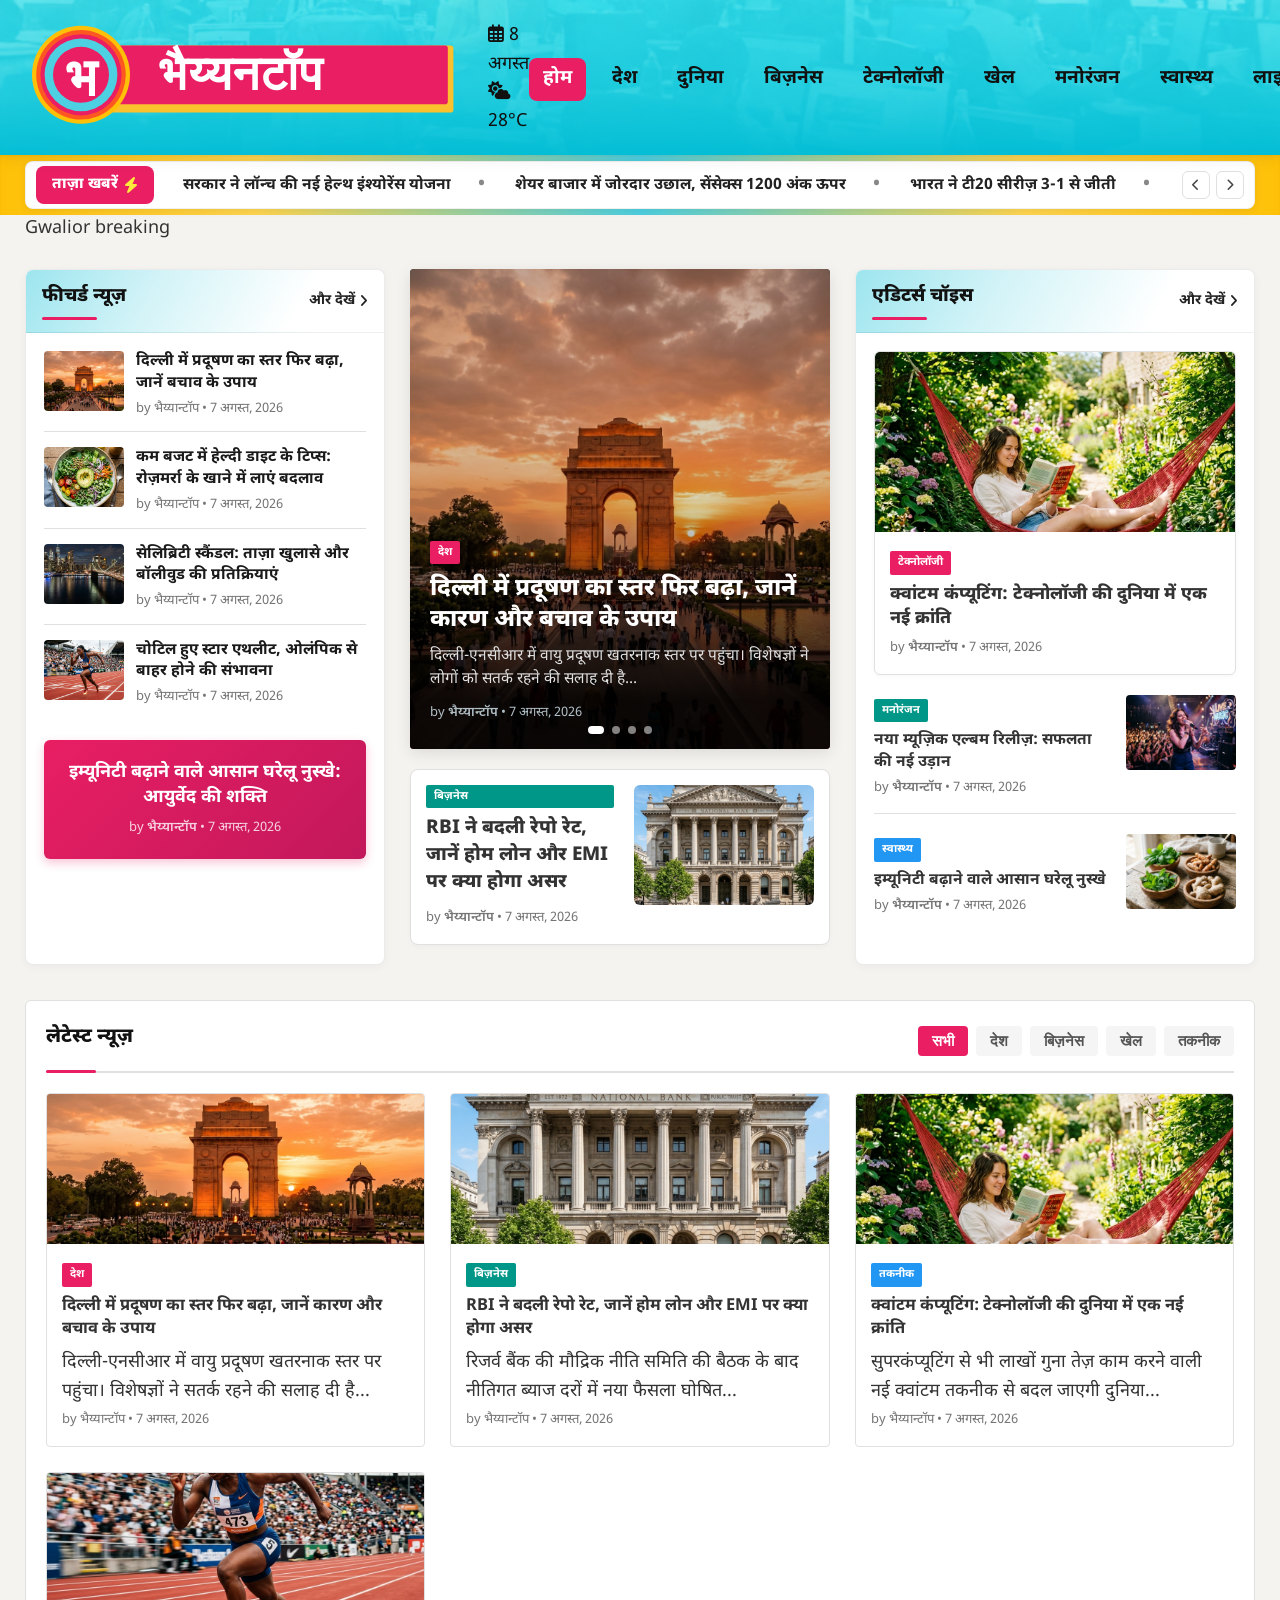
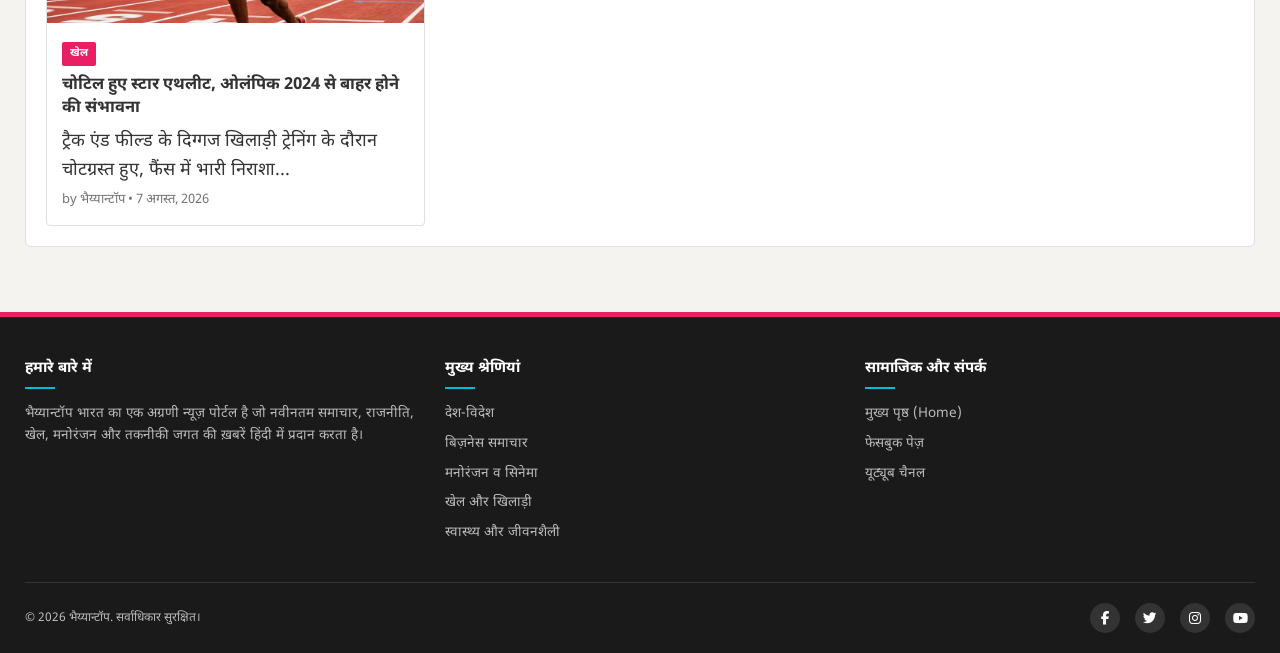
==== index.html @ aa859698 "feat: add index.html for default local serving" ====
<!DOCTYPE html>
<html lang="hi">
<head>
    <meta charset="UTF-8">
    <meta name="viewport" content="width=device-width, initial-scale=1.0">
    <title>भैय्यान्टॉप (Bhaiyyantop) - लाइव वेबसाइट पूर्वावलोकन (Preview)</title>
    <link rel="profile" href="https://gmpg.org/xfn/11">
    <!-- Google Fonts & FontAwesome Icons -->
    <link rel="stylesheet" href="https://fonts.googleapis.com/css2?family=Noto+Sans+Devanagari:wght@400;500;600;700;800;900&display=swap">
    <link rel="stylesheet" href="https://cdnjs.cloudflare.com/ajax/libs/font-awesome/6.4.0/css/all.min.css">
    <!-- Theme CSS -->
    <link rel="stylesheet" href="bhaiyyantop/style.css">
</head>
<body class="home blog">

<header id="masthead" class="site-header">
    <div class="container header-inner">
        <!-- Site Branding Logo -->
        <div class="logo-container">
            <a href="preview.html" rel="home" class="logo-link">
                <img src="bhaiyyantop/assets/images/logo.svg" alt="भैय्यान्टॉप" class="custom-logo">
            </a>
        </div>

        <!-- Categories Navigation Menu (In same line as logo) -->
        <nav id="site-navigation" class="header-nav main-navigation" aria-label="Primary Menu">
            <button class="menu-toggle" aria-controls="primary-menu" aria-expanded="false" aria-label="Toggle Navigation">
                <span class="hamburger-bar"></span>
                <span class="hamburger-bar"></span>
                <span class="hamburger-bar"></span>
            </button>

            <div class="header-weather-date">
                <span class="header-date"><i class="fa-regular fa-calendar-alt"></i> 8 अगस्त</span>
                <span class="header-temp"><i class="fa-solid fa-cloud-sun"></i> 28°C</span>
            </div>

            <div class="nav-menu-wrapper" id="primary-menu">
                <ul class="header-menu">
                    <li class="current-menu-item"><a href="preview.html">होम</a></li>
                    <li><a href="#desh">देश</a></li>
                    <li><a href="#duniya">दुनिया</a></li>
                    <li><a href="#business">बिज़नेस</a></li>
                    <li><a href="#technology">टेक्नोलॉजी</a></li>
                    <li><a href="#khel">खेल</a></li>
                    <li><a href="#manoranjan">मनोरंजन</a></li>
                    <li><a href="#swasthya">स्वास्थ्य</a></li>
                    <li><a href="#lifestyle">लाइफस्टाइल</a></li>
                    <li><a href="#blog">ब्लॉग</a></li>
                    <li><a href="#video">वीडियो</a></li>
                </ul>
            </div>
        </nav>

        <!-- Right Side Actions: Social Buttons -->
        <div class="header-actions">
        </div>
    </div>
</header>

<!-- Premium Floating Sticky Navigation Bar -->
<div id="bhaiyyantop-sticky-nav" class="bhaiyyantop-sticky-navbar">
    <div class="container sticky-navbar-inner">
        <!-- Small Logo -->
        <div class="sticky-logo-wrap">
            <a href="preview.html" rel="home" class="sticky-logo-link">
                <img src="bhaiyyantop/assets/images/logo.svg" alt="भैय्यान्टॉप" class="sticky-logo-img">
            </a>
        </div>
        <!-- Main Navigation Menu -->
        <nav class="sticky-nav main-navigation" aria-label="Sticky Navigation Menu">
            <button class="menu-toggle sticky-menu-toggle" aria-controls="sticky-primary-menu" aria-expanded="false" aria-label="Toggle Sticky Navigation">
                <span class="hamburger-bar"></span>
                <span class="hamburger-bar"></span>
                <span class="hamburger-bar"></span>
            </button>
            
            <div class="header-weather-date">
                <span class="header-date"><i class="fa-regular fa-calendar-alt"></i> 8 अगस्त</span>
                <span class="header-temp"><i class="fa-solid fa-cloud-sun"></i> 28°C</span>
            </div>

            <div class="nav-menu-wrapper" id="sticky-primary-menu">
                <ul class="header-menu sticky-header-menu">
                    <li class="current-menu-item"><a href="preview.html">होम</a></li>
                    <li><a href="#desh">देश</a></li>
                    <li><a href="#duniya">दुनिया</a></li>
                    <li><a href="#business">बिज़नेस</a></li>
                    <li><a href="#technology">टेक्नोलॉजी</a></li>
                    <li><a href="#khel">खेल</a></li>
                    <li><a href="#manoranjan">मनोरंजन</a></li>
                    <li><a href="#swasthya">स्वास्थ्य</a></li>
                    <li><a href="#lifestyle">लाइफस्टाइल</a></li>
                    <li><a href="#blog">ब्लॉग</a></li>
                    <li><a href="#video">वीडियो</a></li>
                </ul>
            </div>
        </nav>

        <!-- Right Side Actions: Social Icons -->
        <div class="sticky-actions">
        </div>
    </div>
</div>

<!-- Breaking News Ticker in Yellow Bar with White Color Box -->
<section class="breaking-ticker">
    <div class="container ticker-container-wrap">
        <div class="ticker-white-box">
            <div class="ticker-label">
                <span>ताज़ा खबरें</span>
                <i class="fa fa-bolt"></i>
            </div>
            <div class="ticker-slider">
                <ul class="ticker-list">
                    <li class="ticker-item"><a href="#news1">सरकार ने लॉन्च की नई हेल्थ इंश्योरेंस योजना</a></li>
                    <li class="ticker-item"><a href="#news2">शेयर बाजार में जोरदार उछाल, सेंसेक्स 1200 अंक ऊपर</a></li>
                    <li class="ticker-item"><a href="#news3">भारत ने टी20 सीरीज़ 3-1 से जीती</a></li>
                    <li class="ticker-item"><a href="#news4">मौसम विभाग ने जारी की भारी बारिश की चेतावनी</a></li>
                </ul>
            </div>
            <div class="ticker-controls">
                <button class="ticker-control-btn ticker-prev" aria-label="Previous news"><i class="fa fa-chevron-left"></i></button>
                <button class="ticker-control-btn ticker-next" aria-label="Next news"><i class="fa fa-chevron-right"></i></button>
            </div>
        </div>
    </div>
</section>

<!-- Mobile Subheader with Menu Toggle and Gwalior Breaking -->
<div class="mobile-subheader">
    <div class="container mobile-subheader-inner">
        <button class="menu-toggle subheader-menu-toggle" aria-controls="primary-menu" aria-expanded="false" aria-label="Toggle Navigation">
            <span class="hamburger-bar"></span>
            <span class="hamburger-bar"></span>
            <span class="hamburger-bar"></span>
        </button>
        <span class="gwalior-breaking-text">Gwalior breaking</span>
    </div>
</div>

<!-- Main Content Area -->
<div class="main-wrapper">
    <div class="container theme-grid">
        
        <!-- COLUMN 1: LEFT SIDEBAR (फीचर्ड न्यूज़) -->
        <aside class="col-left">
            <div class="section-title-wrap">
                <h2 class="section-title">फीचर्ड न्यूज़</h2>
                <a href="#desh" class="section-more-link">और देखें <i class="fa fa-angle-right"></i></a>
            </div>

            <div class="featured-news-list">
                <article class="mini-news-card whole-card-link">
                    <div class="mini-news-thumb">
                        <img src="bhaiyyantop/assets/images/hero_india_gate.png" alt="दिल्ली में प्रदूषण" loading="lazy">
                    </div>
                    <div class="mini-news-content">
                        <h3 class="mini-news-title">
                            <a href="#news-101" class="stretched-link">दिल्ली में प्रदूषण का स्तर फिर बढ़ा, जानें बचाव के उपाय</a>
                        </h3>
                        <div class="post-meta">by <a href="#author" class="author-link">भैय्यान्टॉप</a> &bull; 7 अगस्त, 2026</div>
                    </div>
                </article>

                <article class="mini-news-card whole-card-link">
                    <div class="mini-news-thumb">
                        <img src="bhaiyyantop/assets/images/healthy_diet.png" alt="हेल्दी डाइट" loading="lazy">
                    </div>
                    <div class="mini-news-content">
                        <h3 class="mini-news-title">
                            <a href="#news-102" class="stretched-link">कम बजट में हेल्दी डाइट के टिप्स: रोज़मर्रा के खाने में लाएं बदलाव</a>
                        </h3>
                        <div class="post-meta">by <a href="#author" class="author-link">भैय्यान्टॉप</a> &bull; 7 अगस्त, 2026</div>
                    </div>
                </article>

                <article class="mini-news-card whole-card-link">
                    <div class="mini-news-thumb">
                        <img src="bhaiyyantop/assets/images/city_skyline.png" alt="सेलिब्रिटी स्कैंडल" loading="lazy">
                    </div>
                    <div class="mini-news-content">
                        <h3 class="mini-news-title">
                            <a href="#news-103" class="stretched-link">सेलिब्रिटी स्कैंडल: ताज़ा खुलासे और बॉलीवुड की प्रतिक्रियाएं</a>
                        </h3>
                        <div class="post-meta">by <a href="#author" class="author-link">भैय्यान्टॉप</a> &bull; 7 अगस्त, 2026</div>
                    </div>
                </article>

                <article class="mini-news-card whole-card-link">
                    <div class="mini-news-thumb">
                        <img src="bhaiyyantop/assets/images/athlete_running.png" alt="ओलंपिक 2024" loading="lazy">
                    </div>
                    <div class="mini-news-content">
                        <h3 class="mini-news-title">
                            <a href="#news-104" class="stretched-link">चोटिल हुए स्टार एथलीट, ओलंपिक से बाहर होने की संभावना</a>
                        </h3>
                        <div class="post-meta">by <a href="#author" class="author-link">भैय्यान्टॉप</a> &bull; 7 अगस्त, 2026</div>
                    </div>
                </article>
            </div>

            <div class="color-card-promo whole-card-link">
                <h3><a href="#promo" class="stretched-link">इम्यूनिटी बढ़ाने वाले आसान घरेलू नुस्खे: आयुर्वेद की शक्ति</a></h3>
                <div class="post-meta">by <span>भैय्यान्टॉप</span> &bull; 7 अगस्त, 2026</div>
            </div>
        </aside>

        <!-- COLUMN 2: MIDDLE MAIN CONTENT (Hero & Featured) -->
        <main class="col-middle">
            <div class="hero-slider-wrap" id="heroSlider">
                <div class="hero-slide active whole-card-link">
                    <img src="bhaiyyantop/assets/images/hero_india_gate.png" alt="दिल्ली में वायु प्रदूषण">
                    <div class="hero-overlay">
                        <a href="#desh" class="cat-badge pink">देश</a>
                        <h2 class="hero-title">
                            <a href="#hero-main" class="stretched-link">दिल्ली में प्रदूषण का स्तर फिर बढ़ा, जानें कारण और बचाव के उपाय</a>
                        </h2>
                        <p class="hero-excerpt">दिल्ली-एनसीआर में वायु प्रदूषण खतरनाक स्तर पर पहुंचा। विशेषज्ञों ने लोगों को सतर्क रहने की सलाह दी है...</p>
                        <div class="post-meta">by <span>भैय्यान्टॉप</span> &bull; 7 अगस्त, 2026</div>
                    </div>
                </div>

                <div class="slider-pagination">
                    <span class="slider-dot active"></span>
                    <span class="slider-dot"></span>
                    <span class="slider-dot"></span>
                    <span class="slider-dot"></span>
                </div>
            </div>

            <div class="mid-featured-story whole-card-link">
                <div class="mid-card-inner">
                    <div class="mid-card-content">
                        <a href="#business" class="cat-badge teal">बिज़नेस</a>
                        <h3 class="mid-card-title">
                            <a href="#rbi-story" class="stretched-link">RBI ने बदली रेपो रेट, जानें होम लोन और EMI पर क्या होगा असर</a>
                        </h3>
                        <div class="post-meta">by <span>भैय्यान्टॉप</span> &bull; 7 अगस्त, 2026</div>
                    </div>
                    <div class="mid-card-image">
                        <img src="bhaiyyantop/assets/images/rbi_building.png" alt="RBI रेपो रेट">
                    </div>
                </div>
            </div>
        </main>

        <!-- COLUMN 3: RIGHT SIDEBAR (एडिटर्स चॉइस) -->
        <aside class="col-right">
            <div class="section-title-wrap">
                <h2 class="section-title">एडिटर्स चॉइस</h2>
                <a href="#blog" class="section-more-link">और देखें <i class="fa fa-angle-right"></i></a>
            </div>

            <div class="editors-choice-list">
                <article class="editors-hero-card whole-card-link">
                    <div class="editors-hero-image">
                        <img src="bhaiyyantop/assets/images/editor_girl_reading.png" alt="क्वांटम कंप्यूटिंग">
                    </div>
                    <div class="editors-hero-content">
                        <a href="#technology" class="cat-badge pink">टेक्नोलॉजी</a>
                        <h3 class="editors-hero-title">
                            <a href="#quantum-story" class="stretched-link">क्वांटम कंप्यूटिंग: टेक्नोलॉजी की दुनिया में एक नई क्रांति</a>
                        </h3>
                        <div class="post-meta">by <span>भैय्यान्टॉप</span> &bull; 7 अगस्त, 2026</div>
                    </div>
                </article>

                <article class="editors-wide-card whole-card-link">
                    <div class="editors-wide-content">
                        <a href="#manoranjan" class="cat-badge teal">मनोरंजन</a>
                        <h3 class="editors-wide-title">
                            <a href="#music-story" class="stretched-link">नया म्यूज़िक एल्बम रिलीज़: सफलता की नई उड़ान</a>
                        </h3>
                        <div class="post-meta">by <span>भैय्यान्टॉप</span> &bull; 7 अगस्त, 2026</div>
                    </div>
                    <div class="editors-wide-thumb">
                        <img src="bhaiyyantop/assets/images/music_concert.png" alt="म्यूज़िक एल्बम">
                    </div>
                </article>

                <article class="editors-wide-card whole-card-link">
                    <div class="editors-wide-content">
                        <a href="#swasthya" class="cat-badge blue">स्वास्थ्य</a>
                        <h3 class="editors-wide-title">
                            <a href="#herbs-story" class="stretched-link">इम्यूनिटी बढ़ाने वाले आसान घरेलू नुस्खे</a>
                        </h3>
                        <div class="post-meta">by <span>भैय्यान्टॉप</span> &bull; 7 अगस्त, 2026</div>
                    </div>
                    <div class="editors-wide-thumb">
                        <img src="bhaiyyantop/assets/images/herbs_immunity.png" alt="घरेलू नुस्खे">
                    </div>
                </article>
            </div>
        </aside>

        <!-- BOTTOM SECTION: LATEST NEWS (लेटेस्ट न्यूज़) -->
        <section class="bottom-news-section">
            <div class="bottom-section-header">
                <h2 class="section-title">लेटेस्ट न्यूज़</h2>
                <ul class="category-tabs">
                    <li><button class="cat-tab-btn active" data-category="all">सभी</button></li>
                    <li><button class="cat-tab-btn" data-category="desh">देश</button></li>
                    <li><button class="cat-tab-btn" data-category="business">बिज़नेस</button></li>
                    <li><button class="cat-tab-btn" data-category="khel">खेल</button></li>
                    <li><button class="cat-tab-btn" data-category="technology">तकनीक</button></li>
                </ul>
            </div>

            <div class="latest-news-grid" id="latestNewsGrid">
                <article class="grid-news-card whole-card-link" data-cats="desh">
                    <div class="grid-news-thumb">
                        <img src="bhaiyyantop/assets/images/hero_india_gate.png" alt="दिल्ली में प्रदूषण" loading="lazy">
                    </div>
                    <div class="grid-news-content">
                        <div class="post-card-top-meta">
                            <a href="#desh" class="cat-badge pink">देश</a>
                        </div>
                        <h3 class="grid-news-title">
                            <a href="#grid-1" class="stretched-link">दिल्ली में प्रदूषण का स्तर फिर बढ़ा, जानें कारण और बचाव के उपाय</a>
                        </h3>
                        <div class="grid-news-excerpt">दिल्ली-एनसीआर में वायु प्रदूषण खतरनाक स्तर पर पहुंचा। विशेषज्ञों ने सतर्क रहने की सलाह दी है...</div>
                        <div class="post-meta">by <a href="#author" class="author-link">भैय्यान्टॉप</a> &bull; 7 अगस्त, 2026</div>
                    </div>
                </article>

                <article class="grid-news-card whole-card-link" data-cats="business">
                    <div class="grid-news-thumb">
                        <img src="bhaiyyantop/assets/images/rbi_building.png" alt="RBI रेपो रेट" loading="lazy">
                    </div>
                    <div class="grid-news-content">
                        <div class="post-card-top-meta">
                            <a href="#business" class="cat-badge teal">बिज़नेस</a>
                        </div>
                        <h3 class="grid-news-title">
                            <a href="#grid-2" class="stretched-link">RBI ने बदली रेपो रेट, जानें होम लोन और EMI पर क्या होगा असर</a>
                        </h3>
                        <div class="grid-news-excerpt">रिजर्व बैंक की मौद्रिक नीति समिति की बैठक के बाद नीतिगत ब्याज दरों में नया फैसला घोषित...</div>
                        <div class="post-meta">by <a href="#author" class="author-link">भैय्यान्टॉप</a> &bull; 7 अगस्त, 2026</div>
                    </div>
                </article>

                <article class="grid-news-card whole-card-link" data-cats="technology">
                    <div class="grid-news-thumb">
                        <img src="bhaiyyantop/assets/images/editor_girl_reading.png" alt="क्वांटम कंप्यूटिंग" loading="lazy">
                    </div>
                    <div class="grid-news-content">
                        <div class="post-card-top-meta">
                            <a href="#technology" class="cat-badge blue">तकनीक</a>
                        </div>
                        <h3 class="grid-news-title">
                            <a href="#grid-3" class="stretched-link">क्वांटम कंप्यूटिंग: टेक्नोलॉजी की दुनिया में एक नई क्रांति</a>
                        </h3>
                        <div class="grid-news-excerpt">सुपरकंप्यूटिंग से भी लाखों गुना तेज़ काम करने वाली नई क्वांटम तकनीक से बदल जाएगी दुनिया...</div>
                        <div class="post-meta">by <a href="#author" class="author-link">भैय्यान्टॉप</a> &bull; 7 अगस्त, 2026</div>
                    </div>
                </article>

                <article class="grid-news-card whole-card-link" data-cats="khel">
                    <div class="grid-news-thumb">
                        <img src="bhaiyyantop/assets/images/athlete_running.png" alt="एथलीट" loading="lazy">
                    </div>
                    <div class="grid-news-content">
                        <div class="post-card-top-meta">
                            <a href="#khel" class="cat-badge pink">खेल</a>
                        </div>
                        <h3 class="grid-news-title">
                            <a href="#grid-4" class="stretched-link">चोटिल हुए स्टार एथलीट, ओलंपिक 2024 से बाहर होने की संभावना</a>
                        </h3>
                        <div class="grid-news-excerpt">ट्रैक एंड फील्ड के दिग्गज खिलाड़ी ट्रेनिंग के दौरान चोटग्रस्त हुए, फैंस में भारी निराशा...</div>
                        <div class="post-meta">by <a href="#author" class="author-link">भैय्यान्टॉप</a> &bull; 7 अगस्त, 2026</div>
                    </div>
                </article>
            </div>
        </section>

    </div>
</div>

<!-- Footer Section -->
<footer id="colophon" class="site-footer">
    <div class="container">
        <div class="footer-widgets">
            <div class="footer-widget">
                <h4>हमारे बारे में</h4>
                <p>भैय्यान्टॉप भारत का एक अग्रणी न्यूज़ पोर्टल है जो नवीनतम समाचार, राजनीति, खेल, मनोरंजन और तकनीकी जगत की ख़बरें हिंदी में प्रदान करता है।</p>
            </div>
            <div class="footer-widget">
                <h4>मुख्य श्रेणियां</h4>
                <ul>
                    <li><a href="#desh">देश-विदेश</a></li>
                    <li><a href="#business">बिज़नेस समाचार</a></li>
                    <li><a href="#manoranjan">मनोरंजन व सिनेमा</a></li>
                    <li><a href="#khel">खेल और खिलाड़ी</a></li>
                    <li><a href="#swasthya">स्वास्थ्य और जीवनशैली</a></li>
                </ul>
            </div>
            <div class="footer-widget">
                <h4>सामाजिक और संपर्क</h4>
                <ul>
                    <li><a href="preview.html">मुख्य पृष्ठ (Home)</a></li>
                    <li><a href="#facebook">फेसबुक पेज़</a></li>
                    <li><a href="#youtube">यूट्यूब चैनल</a></li>
                </ul>
            </div>
        </div>
        
        <div class="footer-bottom">
            <p>© 2026 भैय्यान्टॉप. सर्वाधिकार सुरक्षित।</p>
            <div class="footer-socials">
                <a href="#" aria-label="Facebook"><i class="fab fa-facebook-f"></i></a>
                <a href="#" aria-label="Twitter"><i class="fab fa-twitter"></i></a>
                <a href="#" aria-label="Instagram"><i class="fab fa-instagram"></i></a>
                <a href="#" aria-label="YouTube"><i class="fab fa-youtube"></i></a>
            </div>
        </div>
    </div>
</footer>

<!-- Interactive Preview Script -->
<script>
document.addEventListener('DOMContentLoaded', function() {
    'use strict';

    // Ticker Auto Scroll
    const tickerList = document.querySelector('.ticker-list');
    const tickerItems = document.querySelectorAll('.ticker-item');
    if (tickerList && tickerItems.length > 0) {
        let idx = 0;
        setInterval(function() {
            idx = (idx + 1) % tickerItems.length;
            let w = 0;
            for (let i = 0; i < idx; i++) w += tickerItems[i].offsetWidth;
            tickerList.style.transform = `translateX(-${w}px)`;
        }, 4000);
    }

    // Category Tabs Filter
    const tabButtons = document.querySelectorAll('.cat-tab-btn');
    const gridCards = document.querySelectorAll('.grid-news-card');
    tabButtons.forEach(btn => {
        btn.addEventListener('click', function() {
            tabButtons.forEach(b => b.classList.remove('active'));
            this.classList.add('active');
            const cat = this.getAttribute('data-category');
            gridCards.forEach(card => {
                const cardCats = card.getAttribute('data-cats') ? card.getAttribute('data-cats').split(',') : [];
                if (cat === 'all' || cardCats.includes(cat)) {
                    card.style.display = 'flex';
                } else {
                    card.style.display = 'none';
                }
            });
        });
    });

    // Dark Mode Toggle
    const darkModeToggle = document.getElementById('darkModeToggle');
    if (darkModeToggle) {
        darkModeToggle.addEventListener('click', function() {
            const isDark = document.body.classList.toggle('dark-mode');
            const icon = this.querySelector('i');
            if (icon) icon.className = isDark ? 'fa fa-sun' : 'fa fa-moon';
        });
    }

    // Mobile Menu Toggle
    const menuToggles = document.querySelectorAll('.menu-toggle:not(.sticky-menu-toggle)');
    const primaryMenu = document.getElementById('primary-menu');
    if (menuToggles.length > 0 && primaryMenu) {
        menuToggles.forEach(toggle => {
            toggle.addEventListener('click', function(e) {
                e.preventDefault();
                primaryMenu.classList.toggle('active');
            });
        });
    }

    // Search Trigger Modal
    const searchBtn = document.getElementById('searchTriggerBtn');
    const searchModal = document.getElementById('searchOverlayModal');
    const closeSearchBtn = document.getElementById('closeSearchBtn');
    if (searchBtn && searchModal) {
        searchBtn.addEventListener('click', function() { searchModal.style.display = 'flex'; });
    }
    if (closeSearchBtn && searchModal) {
        closeSearchBtn.addEventListener('click', function() { searchModal.style.display = 'none'; });
    }
});
</script>
<script src="bhaiyyantop/assets/js/theme.js"></script>
</body>
</html>
---- bhaiyyantop/style.css ----
/*
Theme Name: Bhaiyyantop
Theme URI: https://github.com/suraj/bhaiyyantop
Author: Antigravity
Author URI: https://antigravity.ai
Description: A production-ready custom WordPress news theme matching the Bhaiyyantop design.
Version: 1.0.0
Requires PHP: 7.4
Requires at least: 5.6
Tested up to: 6.7
License: GNU General Public License v2 or later
License URI: http://www.gnu.org/licenses/gpl-2.0.html
Text Domain: bhaiyyantop
Tags: news, magazine, responsive-layout, grid, custom-colors, translation-ready

This theme is designed from a custom visual layout with high fidelity Devanagari web typography.
*/

/* Reset & Base Styles */
*,
*::before,
*::after {
    box-sizing: border-box;
    margin: 0;
    padding: 0;
}

:root {
    --primary-color: #e91e63;
    --secondary-color: #00bcd4;
    --accent-color: #ffeb3b;
    --accent-yellow: #ffeb3b;
    --header-bg: #00bcd4;
    --card-bg: #ffffff;
    --dark-color: #1a1a1a;
    --text-color: #333333;
    --text-muted: #757575;
    --light-bg: #f4f3ef;
    --border-color: #e0e0e0;

    /* Shadows */
    --shadow-sm: 0 2px 8px rgba(0, 0, 0, 0.06);
    --shadow-md: 0 4px 15px rgba(0, 0, 0, 0.08);
    --shadow-lg: 0 12px 28px rgba(0, 0, 0, 0.12);

    /* Border Radii */
    --radius-sm: 4px;
    --radius-md: 8px;
    --radius-lg: 12px;
    --container-radius: 8px;
    --container-width: 1800px;

    /* Transitions */
    --transition: all 0.25s ease;

    /* Fonts */
    --font-body: 'Noto Sans Devanagari', sans-serif;
    --font-heading: 'Noto Sans Devanagari', sans-serif;
    --font-primary: 'Noto Sans Devanagari', sans-serif;

    /* Navigation & Theme Customizer Aliases */
    --nav-text: #111111;
    --nav-hover: #ffffff;
    --nav-hover-bg: #e91e63;
    --nav-font-size: 19px;
    --button-bg: #e91e63;
    --button-hover: #c2185b;
    --footer-bg: #121216;
    --footer-text: #a0a0a0;
}

body {
    font-family: var(--font-primary);
    background-color: var(--light-bg);
    color: var(--text-color);
    font-size: 18px;
    line-height: 1.6;
    -webkit-font-smoothing: antialiased;
}

a {
    color: inherit;
    text-decoration: none;
    transition: color 0.2s ease;
}

a:hover {
    color: var(--primary-color);
}

img {
    max-width: 100%;
    height: auto;
    display: block;
}

/* Layout Utilities */
.container {
    max-width: var(--container-width);
    margin: 0 auto;
    padding: 0 25px;
    border-radius: var(--container-radius);
}

/* Header Styles */
.site-header {
    position: relative;
    background-color: #00bcd4;
    background-image: url('assets/images/header_banner.png');
    background-size: cover;
    background-position: center;
    background-repeat: no-repeat;
    color: #111111;
    min-height: 155px;
    display: flex;
    align-items: flex-end;
    /* Align logo, nav, search/social near bottom of header cover */
    padding-bottom: 18px;
    /* Positioned a little above the bottom-end of the container! */
    box-shadow: 0 4px 15px rgba(0, 0, 0, 0.08);
    z-index: 100;
    overflow: hidden;
}


/* Cyan gradient overlay: photo visible at top, solid cyan by the nav row */
.site-header::before {
    content: '';
    position: absolute;
    inset: 0;
    background: linear-gradient(to bottom,
            rgba(0, 188, 212, 0) 0%,
            rgba(0, 188, 212, 0.2) 30%,
            rgba(0, 188, 212, 0.4) 60%,
            rgba(0, 188, 212, 0.65) 80%,
            rgba(0, 188, 212, 0.92) 100%);
    z-index: 1;
    pointer-events: none;
    /* so it never blocks clicks on the logo/nav/search above it */
}

.site-header>* {
    position: relative;
    z-index: 2;
}

.header-inner {
    position: relative;
    z-index: 2;
    display: flex;
    align-items: center;
    /* Same horizontal line! */
    justify-content: space-between;
    width: 100%;
    gap: 15px;
}

/* Logo */
.logo-container {
    display: flex;
    align-items: center;
    flex-shrink: 0;
}

.logo-link {
    display: flex;
    align-items: center;
    text-decoration: none;
    transition: transform 0.3s ease;
}

.logo-link:hover {
    transform: scale(1.03);
}

.custom-logo {
    height: 112px;
    width: auto;
    display: block;
}

/* Header Navigation Categories (Arranged in the same line next to logo) */
.header-nav {
    display: flex;
    align-items: center;
    justify-content: center;
    flex-grow: 1;
}

.nav-menu-wrapper {
    display: flex;
    align-items: center;
}

.nav-menu-wrapper .header-menu {
    display: flex;
    list-style: none;
    align-items: center;
    gap: 12px;
    margin: 0;
    padding: 0;
}

.nav-menu-wrapper .header-menu li {
    display: flex;
    align-items: center;
}

.nav-menu-wrapper .header-menu li a {
    color: var(--nav-text);
    font-weight: 700;
    padding: 6px 14px;
    font-size: var(--nav-font-size);
    border-radius: var(--container-radius);
    transition: all 0.2s ease;
    text-decoration: none;
    font-family: var(--font-primary);
    white-space: nowrap;
}

.nav-menu-wrapper .header-menu li a:hover,
.nav-menu-wrapper .header-menu li.current-menu-item a {
    background-color: var(--nav-hover-bg);
    color: var(--nav-hover);
}

/* Header Actions & Inline Expanding Search Bar */
.header-actions {
    display: flex;
    align-items: center;
    gap: 10px;
    flex-shrink: 0;
}

/* ==========================================
   PREMIUM FLOATING STICKY NAVIGATION BAR
   ========================================== */
.bhaiyyantop-sticky-navbar {
    position: fixed;
    top: 0;
    left: 0;
    width: 100%;
    z-index: 10000;
    background-color: var(--header-bg, #00bcd4);
    background-image: linear-gradient(to bottom, rgba(0, 188, 212, 0.45) 0%, rgba(0, 188, 212, 0.8) 60%, rgba(0, 188, 212, 0.96) 100%), url('assets/images/header_banner.png');
    background-size: cover;
    background-position: center;
    background-repeat: no-repeat;
    backdrop-filter: blur(14px);
    -webkit-backdrop-filter: blur(14px);
    box-shadow: 0 12px 30px rgba(0, 0, 0, 0.16);
    border-bottom: 1px solid rgba(255, 255, 255, 0.2);
    transform: translateY(-100%);
    opacity: 0;
    visibility: hidden;
    transition: transform 0.35s cubic-bezier(0.16, 1, 0.3, 1), opacity 0.35s ease, visibility 0.35s;
    padding: 6px 0;
}

.bhaiyyantop-sticky-navbar.sticky-active {
    transform: translateY(0);
    opacity: 1;
    visibility: visible;
}

.sticky-navbar-inner {
    display: flex;
    align-items: center;
    justify-content: space-between;
    width: 100%;
    gap: 15px;
}

.sticky-logo-wrap {
    display: flex;
    align-items: center;
    flex-shrink: 0;
}

.sticky-logo-img {
    height: 44px;
    width: auto;
    display: block;
    transition: transform 0.2s ease;
}

.sticky-logo-img:hover {
    transform: scale(1.04);
}

.sticky-nav {
    display: flex;
    align-items: center;
    justify-content: center;
    flex-grow: 1;
}

.sticky-header-menu {
    gap: 10px;
}

.sticky-actions {
    display: flex;
    align-items: center;
    gap: 10px;
    flex-shrink: 0;
}

@media (max-width: 992px) {
    .sticky-logo-img {
        height: 38px;
    }
    .sticky-header-menu li a {
        font-size: 16px;
        padding: 5px 10px;
    }
}

.header-social-buttons {
    display: flex;
    align-items: center;
    gap: 10px;
}

.social-btn {
    width: 38px;
    height: 38px;
    border-radius: 50%;
    display: flex;
    align-items: center;
    justify-content: center;
    color: #ffffff;
    font-size: 16px;
    text-decoration: none;
    transition: transform 0.25s ease, box-shadow 0.25s ease;
    box-shadow: 0 3px 8px rgba(0, 0, 0, 0.15);
}

.social-btn.instagram {
    background: linear-gradient(45deg, #f09433 0%, #e6683c 25%, #dc2743 50%, #cc2366 75%, #bc1888 100%);
}

.social-btn.youtube {
    background-color: #ff0000;
}

.social-btn.facebook {
    background-color: #1877f2;
}

.social-btn:hover {
    transform: translateY(-3px) scale(1.08);
    box-shadow: 0 5px 12px rgba(0, 0, 0, 0.25);
    color: #ffffff;
}

/* Hamburger toggle styling & smooth X transition */
.menu-toggle {
    display: none;
    flex-direction: column;
    justify-content: space-between;
    width: 28px;
    height: 20px;
    background: transparent;
    border: none;
    cursor: pointer;
    padding: 0;
    z-index: 10001;
    position: relative;
}

.menu-toggle .hamburger-bar {
    width: 100%;
    height: 3px;
    background-color: #ffffff;
    border-radius: 2px;
    transition: transform 0.3s cubic-bezier(0.16, 1, 0.3, 1), opacity 0.25s ease;
    transform-origin: center;
}

/* Animated 'X' Close icon state when hamburger is active */
.menu-toggle.is-active .hamburger-bar:nth-child(1) {
    transform: translateY(8.5px) rotate(45deg);
    background-color: #ffffff;
}

.menu-toggle.is-active .hamburger-bar:nth-child(2) {
    opacity: 0;
    transform: scaleX(0);
}

.menu-toggle.is-active .hamburger-bar:nth-child(3) {
    transform: translateY(-8.5px) rotate(-45deg);
    background-color: #ffffff;
}

.menu-toggle:focus-visible {
    outline: 2px solid var(--primary-color);
    outline-offset: 4px;
    border-radius: 4px;
}

/* Breaking News Ticker (Yellow & Cyan Gradient Bar with White Color Box) */
.breaking-ticker {
    background: linear-gradient(to right, #ffc107 0%, #ffd54f 20%, #4dd0e1 50%, #ffd54f 80%, #ffc107 100%);
    padding: 6px 0;
    box-shadow: inset 0 1px 3px rgba(0, 0, 0, 0.05);
}

.ticker-container-wrap {
    width: 100%;
}

.ticker-white-box {
    background: #ffffff;
    border-radius: 8px;
    padding: 4px 10px;
    display: flex;
    align-items: center;
    gap: 14px;
    box-shadow: 0 2px 8px rgba(0, 0, 0, 0.08);
    border: 1px solid rgba(0, 0, 0, 0.06);
}

.ticker-label {
    background-color: var(--primary-color);
    color: #ffffff;
    font-weight: 800;
    padding: 7px 16px;
    border-radius: var(--container-radius);
    font-size: 15px;
    display: flex;
    align-items: center;
    gap: 6px;
    white-space: nowrap;
    flex-shrink: 0;
}

.ticker-label i {
    animation: flash 1s infinite alternate;
    font-size: 16px;
    color: var(--accent-yellow);
}

@keyframes flash {
    0% {
        opacity: 0.4;
    }

    100% {
        opacity: 1;
    }
}

.ticker-slider {
    flex-grow: 1;
    overflow: hidden;
    position: relative;
    height: 36px;
    display: flex;
    align-items: center;
}

.ticker-list {
    display: flex;
    align-items: center;
    list-style: none;
    height: 100%;
    margin: 0;
    padding: 0;
    transition: transform 0.5s ease-in-out;
}

.ticker-item {
    padding: 0 15px;
    font-size: 15.5px;
    font-weight: 700;
    color: #222222;
    white-space: nowrap;
    display: flex;
    align-items: center;
    gap: 12px;
}

.ticker-item a {
    color: #222222;
    text-decoration: none;
    transition: color 0.2s ease;
}

.ticker-item a:hover {
    color: var(--primary-color);
}

.ticker-item::after {
    content: "•";
    color: #888888;
    font-size: 18px;
    margin-left: 15px;
}

.ticker-controls {
    display: flex;
    gap: 6px;
    flex-shrink: 0;
}

.ticker-control-btn {
    background: #ffffff;
    border: 1px solid #e0e0e0;
    width: 28px;
    height: 28px;
    border-radius: 6px;
    display: flex;
    align-items: center;
    justify-content: center;
    color: #444444;
    cursor: pointer;
    font-size: 12px;
    transition: all 0.2s ease;
}

.ticker-control-btn:hover {
    background-color: var(--primary-color);
    color: #ffffff;
    border-color: var(--primary-color);
    transform: scale(1.1);
    box-shadow: 0 4px 10px rgba(233, 30, 99, 0.3);
}

.ticker-control-btn:active {
    transform: scale(0.95);
    box-shadow: 0 2px 5px rgba(233, 30, 99, 0.2);
}

/* Animations */
@keyframes flash {
    0% {
        opacity: 0.3;
    }

    100% {
        opacity: 1;
    }
}

/* Main Grid Layout */
.main-wrapper {
    padding: 25px 0;
}

.theme-grid {
    display: grid;
    grid-template-columns: 360px 1fr 400px;
    gap: 25px;
}

/* Sidebar Columns (.col-left & .col-right) Card Containers */
.col-left,
.col-right {
    background: #ffffff;
    border-radius: 8px;
    border: 1px solid rgba(0, 0, 0, 0.08);
    box-shadow: 0 2px 10px rgba(0, 0, 0, 0.04);
    padding: 18px;
    overflow: hidden;
    position: relative;
}

/* Section Title Wrap with Soft Cyan Top-Left Gradient Fade Effect & Pink Underline Accent */
.section-title-wrap {
    position: relative;
    display: flex;
    justify-content: space-between;
    align-items: center;
    padding: 12px 16px;
    margin: -18px -18px 18px -18px; /* Fit seamlessly at top of column container */
    background: linear-gradient(120deg, rgba(77, 208, 225, 0.55) 0%, rgba(77, 208, 225, 0.25) 35%, rgba(255, 255, 255, 0) 75%), #ffffff;
    border-bottom: 1px solid rgba(0, 0, 0, 0.06);
}

.section-title {
    font-size: 19px;
    font-weight: 800;
    color: #111111;
    position: relative;
    font-family: 'Noto Sans Devanagari', sans-serif;
    margin: 0;
    padding-bottom: 8px;
}

.section-title::after {
    content: '';
    position: absolute;
    bottom: 0;
    left: 0;
    width: 55px;
    height: 3.5px;
    background-color: var(--primary-color);
    border-radius: 2px;
}

.section-more-link {
    font-size: 14px;
    font-weight: 700;
    color: #222222;
    text-decoration: none;
    display: flex;
    align-items: center;
    gap: 4px;
    transition: color 0.2s ease;
}

.section-more-link:hover {
    color: var(--primary-color);
}

/* Category Badge Tags */
.cat-badge {
    color: #ffffff;
    font-size: 11px;
    font-weight: 700;
    padding: 3px 8px;
    border-radius: 2px;
    display: inline-block;
    margin-bottom: 8px;
    text-transform: uppercase;
}

.cat-badge.pink {
    background-color: var(--primary-color);
}

.cat-badge.blue {
    background-color: #2196f3;
}

.cat-badge.teal {
    background-color: #009688;
}

.cat-badge.orange {
    background-color: #ff9800;
}

.cat-badge.purple {
    background-color: #9c27b0;
}

/* Left Sidebar News List (Featured News) */
.featured-news-list {
    display: flex;
    flex-direction: column;
    gap: 15px;
    margin-bottom: 20px;
}

.mini-news-card {
    display: flex;
    gap: 12px;
    padding-bottom: 12px;
    border-bottom: 1px solid var(--border-color);
}

.mini-news-card:last-child {
    border-bottom: none;
}

.mini-news-thumb {
    width: 80px;
    height: 60px;
    flex-shrink: 0;
    border-radius: 4px;
    overflow: hidden;
}

.mini-news-thumb img {
    width: 100%;
    height: 100%;
    object-fit: cover;
    transition: transform 0.3s;
}

.mini-news-card:hover .mini-news-thumb img {
    transform: scale(1.05);
}

.mini-news-content {
    display: flex;
    flex-direction: column;
    justify-content: space-between;
}

.mini-news-title {
    font-size: 15.5px;
    font-weight: 700;
    line-height: 1.4;
    color: var(--dark-color);
}

.post-meta {
    font-size: 13px;
    color: var(--text-muted);
    margin-top: 4px;
}

.post-meta span {
    font-weight: 600;
}

/* Colored Card Alert Block */
.color-card-promo {
    background-color: var(--primary-color);
    color: #ffffff;
    padding: 20px;
    border-radius: 6px;
    margin-bottom: 20px;
    text-align: center;
    background-image: linear-gradient(135deg, rgba(233, 30, 99, 1) 0%, rgba(194, 24, 91, 1) 100%);
    box-shadow: 0 4px 10px rgba(233, 30, 99, 0.25);
    transition: transform 0.2s;
}

.color-card-promo:hover {
    transform: translateY(-2px);
}

.color-card-promo h3 {
    font-size: 18px;
    font-weight: 700;
    line-height: 1.4;
    margin-bottom: 8px;
}

.color-card-promo .post-meta {
    color: rgba(255, 255, 255, 0.8);
}

/* Advertisement Box */
.advertisement-box {
    display: none !important;
}

.advertisement-box .ad-title {
    font-size: 12px;
    margin-bottom: 5px;
    letter-spacing: 0.5px;
}

.advertisement-box .ad-size {
    font-size: 15px;
    font-weight: 800;
}

/* Center Content Column (Hero Slider & Bottom Content) */
.hero-slider-wrap {
    position: relative;
    border-radius: 4px;
    overflow: hidden;
    margin-bottom: 20px;
    box-shadow: 0 4px 15px rgba(0, 0, 0, 0.1);
    background-color: #000;
}

.hero-slide {
    position: relative;
    height: 480px;
}

.hero-slide img {
    width: 100%;
    height: 100%;
    object-fit: cover;
    opacity: 0.85;
}

.hero-overlay {
    position: absolute;
    bottom: 0;
    left: 0;
    right: 0;
    background: linear-gradient(transparent, rgba(0, 0, 0, 0.9) 80%);
    padding: 30px 20px 25px 20px;
    color: #ffffff;
}

.hero-overlay .cat-badge {
    margin-bottom: 10px;
}

.hero-title {
    font-size: 24px;
    font-weight: 800;
    line-height: 1.3;
    margin-bottom: 8px;
}

.hero-excerpt {
    font-size: 15.5px;
    color: #e0e0e0;
    margin-bottom: 12px;
    line-height: 1.5;
}

.hero-overlay .post-meta {
    color: #b0bec5;
}

.slider-pagination {
    position: absolute;
    bottom: 15px;
    left: 50%;
    transform: translateX(-50%);
    display: flex;
    gap: 8px;
}

.slider-dot {
    width: 8px;
    height: 8px;
    border-radius: 50%;
    background-color: rgba(255, 255, 255, 0.5);
    cursor: pointer;
    transition: background-color 0.2s;
}

.slider-dot.active {
    background-color: #ffffff;
    width: 16px;
    border-radius: 4px;
}

/* Mid Featured Story (Category Wide Block) */
.mid-featured-story {
    background: #ffffff;
    border-radius: 8px;
    padding: 15px;
    border: 1px solid var(--border-color);
    box-shadow: 0 2px 5px rgba(0, 0, 0, 0.03);
    margin-bottom: 20px;
}

.mid-card-inner {
    display: flex;
    gap: 20px;
}

.mid-card-content {
    flex: 1;
    display: flex;
    flex-direction: column;
    justify-content: center;
}

.mid-card-title {
    font-size: 19px;
    font-weight: 800;
    line-height: 1.4;
    margin-bottom: 8px;
}

.mid-card-image {
    width: 180px;
    height: 120px;
    border-radius: 6px;
    overflow: hidden;
    flex-shrink: 0;
}

.mid-card-image img {
    width: 100%;
    height: 100%;
    object-fit: cover;
}

/* Right Column (Editors Choice) */
.editors-choice-list {
    display: flex;
    flex-direction: column;
    gap: 20px;
}

.editors-hero-card {
    background-color: #ffffff;
    border-radius: 6px;
    overflow: hidden;
    border: 1px solid var(--border-color);
    padding-bottom: 15px;
    box-shadow: 0 2px 5px rgba(0, 0, 0, 0.03);
}

.editors-hero-image {
    height: 180px;
    overflow: hidden;
    position: relative;
}

.editors-hero-image img {
    width: 100%;
    height: 100%;
    object-fit: cover;
}

.editors-hero-content {
    padding: 15px 15px 0 15px;
}

.editors-hero-title {
    font-size: 17.5px;
    font-weight: 800;
    line-height: 1.4;
    margin-bottom: 6px;
}

/* Editors Choice Wide Card */
.editors-wide-card {
    display: flex;
    gap: 15px;
    padding-bottom: 15px;
    border-bottom: 1px solid var(--border-color);
}

.editors-wide-card:last-child {
    border-bottom: none;
    padding-bottom: 0;
}

.editors-wide-content {
    flex-grow: 1;
}

.editors-wide-title {
    font-size: 15.5px;
    font-weight: 700;
    line-height: 1.4;
}

.editors-wide-thumb {
    width: 110px;
    height: 75px;
    border-radius: 4px;
    overflow: hidden;
    flex-shrink: 0;
}

.editors-wide-thumb img {
    width: 100%;
    height: 100%;
    object-fit: cover;
}

/* Bottom Category Tabs & Latest News Grid */
.bottom-news-section {
    grid-column: 1 / span 3;
    background: #ffffff;
    border-radius: 6px;
    padding: 20px;
    border: 1px solid var(--border-color);
    margin-top: 10px;
}

.bottom-section-header {
    display: flex;
    justify-content: space-between;
    align-items: center;
    border-bottom: 2px solid var(--border-color);
    padding-bottom: 10px;
    margin-bottom: 20px;
    flex-wrap: wrap;
    gap: 15px;
}

.bottom-section-header .section-title {
    font-size: 20px;
    font-weight: 800;
    position: relative;
}

.bottom-section-header .section-title::after {
    content: "";
    position: absolute;
    bottom: -12px;
    left: 0;
    width: 50px;
    height: 3px;
    background-color: var(--primary-color);
}

.category-tabs {
    display: flex;
    list-style: none;
    gap: 8px;
    flex-wrap: wrap;
}

.cat-tab-btn {
    background-color: #f5f5f5;
    color: #555555;
    padding: 6px 14px;
    border-radius: 4px;
    font-size: 15px;
    font-weight: 700;
    border: none;
    cursor: pointer;
    transition: all 0.2s;
}

.cat-tab-btn:hover {
    background-color: #e0e0e0;
}

.cat-tab-btn.active {
    background-color: var(--primary-color);
    color: #ffffff;
}

.latest-news-grid {
    display: grid;
    grid-template-columns: repeat(auto-fill, minmax(300px, 1fr));
    gap: 25px;
}

.grid-news-card {
    display: flex;
    flex-direction: column;
    border: 1px solid var(--border-color);
    border-radius: 4px;
    overflow: hidden;
    background-color: #ffffff;
    transition: transform 0.2s, box-shadow 0.2s;
}

.grid-news-card:hover {
    transform: translateY(-2px);
    box-shadow: 0 4px 10px rgba(0, 0, 0, 0.05);
}

.grid-news-thumb {
    height: 150px;
    overflow: hidden;
}

.grid-news-thumb img {
    width: 100%;
    height: 100%;
    object-fit: cover;
}

.grid-news-content {
    padding: 15px;
    display: flex;
    flex-direction: column;
    flex-grow: 1;
}

.grid-news-title {
    font-size: 16.5px;
    font-weight: 700;
    line-height: 1.4;
    margin-bottom: 8px;
    flex-grow: 1;
}

/* Footer Section */
.site-footer {
    background-color: #1a1a1a;
    color: #bbbbbb;
    padding: 40px 0 20px 0;
    margin-top: 40px;
    font-size: 13.5px;
    border-top: 5px solid var(--primary-color);
}

.footer-widgets {
    display: grid;
    grid-template-columns: repeat(auto-fit, minmax(220px, 1fr));
    gap: 30px;
    margin-bottom: 30px;
}

.footer-widget h4 {
    color: #ffffff;
    font-size: 15px;
    font-weight: 700;
    margin-bottom: 15px;
    position: relative;
    padding-bottom: 8px;
}

.footer-widget h4::after {
    content: "";
    position: absolute;
    bottom: 0;
    left: 0;
    width: 30px;
    height: 2px;
    background-color: var(--secondary-color);
}

.footer-widget ul {
    list-style: none;
}

.footer-widget ul li {
    margin-bottom: 8px;
}

.footer-widget ul li a:hover {
    color: #ffffff;
}

.footer-bottom {
    border-top: 1px solid #333333;
    padding-top: 20px;
    display: flex;
    justify-content: space-between;
    align-items: center;
    flex-wrap: wrap;
    gap: 15px;
}

.footer-bottom p {
    font-size: 12px;
}

.footer-socials {
    display: flex;
    gap: 15px;
}

.footer-socials a {
    width: 30px;
    height: 30px;
    background-color: #333333;
    border-radius: 50%;
    display: flex;
    align-items: center;
    justify-content: center;
    color: #ffffff;
    transition: background-color 0.2s;
}

.footer-socials a:hover {
    background-color: var(--primary-color);
}

/* Single Post View & Standard Layouts */
.main-content-area {
    background: #ffffff;
    border-radius: 6px;
    padding: 25px;
    border: 1px solid var(--border-color);
}

.post-header {
    margin-bottom: 20px;
}

.post-header h1 {
    font-size: 26px;
    font-weight: 800;
    line-height: 1.3;
    margin: 10px 0;
}

.post-thumbnail-single {
    margin-bottom: 25px;
    border-radius: 6px;
    overflow: hidden;
}

.post-content {
    font-size: 16px;
    line-height: 1.8;
}

.post-content p {
    margin-bottom: 20px;
}

.standard-sidebar {
    display: flex;
    flex-direction: column;
    gap: 25px;
}

.widget {
    background: #ffffff;
    border-radius: 6px;
    padding: 20px;
    border: 1px solid var(--border-color);
}

.widget-title {
    font-size: 15px;
    font-weight: 700;
    margin-bottom: 15px;
    border-bottom: 2px solid var(--border-color);
    padding-bottom: 8px;
}

/* Responsive Styling */
@media (max-width: 1024px) {
    .header-widgets-container {
        display: none;
    }

    .theme-grid {
        grid-template-columns: 1fr;
    }

    .bottom-news-section {
        grid-column: 1;
    }

    .logo-container {
        justify-content: center;
        width: 100%;
        margin-left: 0;
        margin-top: 0;
        margin-bottom: 12px;
    }

    .custom-logo {
        height: 75px;
    }

    .menu-toggle {
        display: flex;
    }

    .nav-menu-wrapper {
        position: absolute;
        top: 100%;
        left: 0;
        right: 0;
        background-color: #1a1a1a;
        display: none;
        flex-direction: column;
        width: 100%;
        padding: 15px 25px;
        box-shadow: 0 10px 15px rgba(0, 0, 0, 0.3);
        border-top: 1px solid #2d2d2d;
        height: auto;
    }

    .nav-menu-wrapper.active {
        display: flex;
        animation: navSlideDown 0.3s ease forwards;
    }

    .nav-menu-wrapper .header-menu {
        flex-direction: column;
        align-items: stretch;
        width: 100%;
        gap: 8px;
        height: auto;
    }

    .nav-menu-wrapper .header-menu li {
        width: 100%;
    }

    .nav-menu-wrapper .header-menu li a {
        display: block;
        padding: 10px 15px;
        width: 100%;
        font-size: 17px;
    }

    .menu-toggle.active .hamburger-bar:nth-child(1) {
        transform: translateY(7.5px) rotate(45deg);
    }

    .menu-toggle.active .hamburger-bar:nth-child(2) {
        opacity: 0;
    }

    .menu-toggle.active .hamburger-bar:nth-child(3) {
        transform: translateY(-7.5px) rotate(-45deg);
    }
}

@keyframes navSlideDown {
    from {
        opacity: 0;
        transform: translateY(-10px);
    }

    to {
        opacity: 1;
        transform: translateY(0);
    }
}

@media (max-width: 768px) {
    .header-inner {
        flex-direction: column;
        text-align: center;
    }

    .header-menu {
        justify-content: center;
    }

    .sticky-nav .nav-menu-wrapper {
        display: none;
        position: absolute;
        top: 100%;
        left: 0;
        right: 0;
        background: var(--secondary-color);
        padding: 15px;
        box-shadow: var(--shadow-lg);
    }

    .sticky-nav .nav-menu-wrapper.active {
        display: block;
    }

    .sticky-nav .menu-toggle {
        display: flex;
    }

    .ticker-inner {
        flex-wrap: nowrap;
    }

    .hero-slide {
        height: 320px;
    }

    .hero-title {
        font-size: 18px;
    }

    .mid-card-inner {
        flex-direction: column;
    }

    .mid-card-image {
        width: 100%;
        height: 200px;
    }

    .bottom-section-header {
        flex-direction: column;
        align-items: flex-start;
    }

    .footer-bottom {
        flex-direction: column;
        text-align: center;
    }
}

/* ==========================================================================
   CATEGORY SPECIFIC THEME STRUCTURES
   ========================================================================== */

/* Category Header Banner */
.category-banner {
    background: linear-gradient(135deg, #0097a7 0%, var(--secondary-color) 60%, var(--primary-color) 100%);
    color: #ffffff;
    padding: 35px 0 30px;
    margin-bottom: 30px;
    border-bottom: 4px solid var(--accent-yellow);
    box-shadow: 0 4px 15px rgba(0, 0, 0, 0.1);
}

.category-banner-inner {
    display: flex;
    justify-content: space-between;
    align-items: center;
    flex-wrap: wrap;
    gap: 20px;
}

.category-title-area h1 {
    font-size: 32px;
    font-weight: 900;
    margin-bottom: 8px;
    display: flex;
    align-items: center;
    gap: 12px;
}

.category-icon-badge {
    background: var(--primary-color);
    color: #ffffff;
    width: 46px;
    height: 46px;
    border-radius: 50%;
    display: inline-flex;
    justify-content: center;
    align-items: center;
    border: 2px solid var(--accent-yellow);
    font-size: 20px;
}

.category-desc {
    font-size: 15px;
    opacity: 0.92;
}

.category-breadcrumbs {
    font-size: 14px;
    font-weight: 600;
    display: flex;
    gap: 8px;
    align-items: center;
}

.category-breadcrumbs a {
    color: #ffeb3b;
    text-decoration: none;
}

/* 1. BUSINESS: Live Stock Ticker & Market Grid */
.market-ticker-strip {
    background: #111b24;
    color: #ffffff;
    padding: 12px 0;
    margin-bottom: 25px;
    border-radius: 8px;
    box-shadow: 0 4px 12px rgba(0, 0, 0, 0.15);
}

.market-ticker-inner {
    display: flex;
    justify-content: space-around;
    align-items: center;
    flex-wrap: wrap;
    gap: 15px;
}

.market-item {
    display: flex;
    align-items: center;
    gap: 10px;
    font-size: 14px;
    font-weight: 700;
}

.market-name {
    color: #00bcd4;
}

.market-val {
    color: #ffffff;
}

.market-change.up {
    color: #4caf50;
}

.market-change.down {
    color: #ff5252;
}

.business-table-card {
    background: #fff;
    border-radius: 4px;
    border-left: 4px solid #00bcd4;
    padding: 15px 20px;
    margin-bottom: 15px;
    box-shadow: 0 2px 8px rgba(0, 0, 0, 0.06);
    display: flex;
    justify-content: space-between;
    align-items: center;
    transition: transform 0.2s ease;
}

.business-table-card:hover {
    transform: translateX(4px);
}

/* 2. KHEL: Live Scoreboard Widget */
.khel-scoreboard {
    background: linear-gradient(135deg, #0d47a1 0%, #1976d2 100%);
    color: #ffffff;
    border-radius: 4px;
    padding: 20px 25px;
    margin-bottom: 30px;
    border: 2px solid #ffeb3b;
    box-shadow: 0 6px 18px rgba(0, 0, 0, 0.18);
}

.scoreboard-header {
    display: flex;
    justify-content: space-between;
    align-items: center;
    border-bottom: 1px solid rgba(255, 255, 255, 0.2);
    padding-bottom: 10px;
    margin-bottom: 15px;
    font-size: 13px;
    font-weight: 700;
    text-transform: uppercase;
}

.live-tag {
    background: var(--primary-color);
    color: #fff;
    padding: 3px 10px;
    border-radius: 12px;
    animation: blinker 1.5s infinite;
}

@keyframes blinker {
    50% {
        opacity: 0.5;
    }
}

.scoreboard-body {
    display: flex;
    justify-content: space-around;
    align-items: center;
    text-align: center;
}

.team-box {
    display: flex;
    flex-direction: column;
    align-items: center;
    gap: 6px;
}

.team-flag {
    font-size: 28px;
}

.team-name {
    font-weight: 800;
    font-size: 16px;
}

.team-score {
    font-size: 22px;
    font-weight: 900;
    color: var(--accent-yellow);
}

.vs-badge {
    background: rgba(255, 255, 255, 0.2);
    padding: 8px 14px;
    border-radius: 50%;
    font-weight: 900;
}

/* 3. VIDEO: Dark Player Hero & Play Badges */
.video-hero-stage {
    background: #ffffff;
    border-radius: var(--container-radius);
    overflow: hidden;
    margin-bottom: 35px;
    box-shadow: 0 4px 15px rgba(0, 0, 0, 0.06);
    border: 1px solid #e2e8f0;
}

.video-player-mock {
    position: relative;
    width: 100%;
    height: 380px;
    background-size: cover;
    background-position: center;
    display: flex;
    justify-content: center;
    align-items: center;
}

.big-play-btn {
    width: 80px;
    height: 80px;
    background: var(--primary-color);
    color: #ffffff;
    border-radius: 50%;
    display: flex;
    justify-content: center;
    align-items: center;
    font-size: 32px;
    box-shadow: 0 0 25px rgba(233, 30, 99, 0.5);
    cursor: pointer;
    transition: transform 0.3s ease, background-color 0.3s ease;
    border: 3px solid var(--accent-yellow);
}

.big-play-btn:hover {
    transform: scale(1.15);
    background: var(--button-hover);
}

.video-meta-bar {
    background: #ffffff;
    color: #0f172a;
    padding: 18px 25px;
    border-top: 1px solid #e2e8f0;
}

.video-meta-bar h2 {
    font-size: 20px;
    font-weight: 800;
    margin-bottom: 6px;

}

.video-duration-badge {
    position: absolute;
    bottom: 12px;
    right: 12px;
    background: rgba(0, 0, 0, 0.85);
    color: var(--accent-yellow);
    padding: 3px 8px;
    border-radius: 4px;
    font-size: 12px;
    font-weight: 700;
}

.play-icon-overlay {
    position: absolute;
    top: 50%;
    left: 50%;
    transform: translate(-50%, -50%);
    width: 44px;
    height: 44px;
    background: rgba(233, 30, 99, 0.9);
    border-radius: 50%;
    color: #fff;
    display: flex;
    justify-content: center;
    align-items: center;
    font-size: 18px;
    transition: all 0.25s ease;
}

.grid-news-card:hover .play-icon-overlay {
    transform: translate(-50%, -50%) scale(1.2);
    background: var(--primary-color);
}

/* 4. MANORANJAN: Movie Poster Grid & Ratings */
.poster-card {
    position: relative;
    border-radius: var(--container-radius);
    overflow: hidden;
    box-shadow: 0 4px 15px rgba(0, 0, 0, 0.12);
    background: #fff;
    transition: transform 0.3s ease;
}

.poster-card:hover {
    transform: translateY(-5px);
}

.star-rating-badge {
    background: var(--accent-yellow);
    color: #111;
    font-weight: 900;
    padding: 4px 10px;
    border-radius: 20px;
    display: inline-flex;
    align-items: center;
    gap: 4px;
    font-size: 13px;
    margin-bottom: 8px;
}

/* 5. SWASTHYA: Health Tip Banner & Doctor Quote */
.health-tip-banner {
    background: #e0f7fa;
    border-left: 6px solid var(--secondary-color);
    padding: 22px 28px;
    border-radius: var(--container-radius);
    margin-bottom: 30px;
    display: flex;
    align-items: center;
    gap: 20px;
}

.health-tip-icon {
    font-size: 42px;
    color: var(--primary-color);
}

.health-tip-content h3 {
    color: #00838f;
    font-weight: 800;
    margin-bottom: 6px;
    font-size: 18px;
}

/* 6. TECHNOLOGY: Tech Spec Badges & Comparison */
.tech-tag-pill {
    background: #00bcd4;
    color: #fff;
    font-family: monospace;
    padding: 3px 8px;
    border-radius: 4px;
    font-size: 12px;
    font-weight: 700;
    margin-right: 6px;
}

.tech-hero-box {
    background: #1e293b;
    color: #fff;
    border-radius: 4px;
    padding: 25px;
    margin-bottom: 30px;
    display: grid;
    grid-template-columns: 1fr 1fr;
    gap: 20px;
    align-items: center;
}

/* 7. LIFESTYLE: Asymmetric Magazine Grid */
.lifestyle-magazine-grid {
    display: grid;
    grid-template-columns: 2fr 1fr;
    gap: 20px;
    margin-bottom: 35px;
}

.magazine-hero-card {
    position: relative;
    height: 420px;
    border-radius: 4px;
    overflow: hidden;
}

.magazine-hero-card img {
    width: 100%;
    height: 100%;
    object-fit: cover;
}

.magazine-hero-overlay {
    position: absolute;
    bottom: 0;
    left: 0;
    right: 0;
    background: linear-gradient(to top, rgba(0, 0, 0, 0.9), transparent);
    padding: 25px;
    color: #fff;
}

/* 8. BLOG: Editorial Reading Format */
.editorial-post-card {
    background: #ffffff;
    border-radius: var(--container-radius);
    padding: 30px;
    margin-bottom: 25px;
    box-shadow: 0 4px 15px rgba(0, 0, 0, 0.06);
    border-top: 4px solid var(--primary-color);
}

.author-meta-box {
    display: flex;
    align-items: center;
    gap: 12px;
    margin-bottom: 15px;
}

.author-avatar {
    width: 48px;
    height: 48px;
    border-radius: 50%;
    background: var(--secondary-color);
    color: #fff;
    display: flex;
    justify-content: center;
    align-items: center;
    font-weight: 800;
    font-size: 20px;
    border: 2px solid var(--accent-yellow);
}

.read-time-pill {
    background: #f1f5f9;
    color: #64748b;
    padding: 4px 10px;
    border-radius: 12px;
    font-size: 13px;
    font-weight: 700;
}

/* 9. DUNIYA: World Continent Filter Bar */
.continent-filter-bar {
    display: flex;
    gap: 10px;
    margin-bottom: 25px;
    flex-wrap: wrap;
}

.continent-btn {
    background: #ffffff;
    border: 2px solid var(--secondary-color);
    color: var(--secondary-color);
    padding: 8px 18px;
    border-radius: 20px;
    font-weight: 700;
    cursor: pointer;
    transition: all 0.25s ease;
}

.continent-btn.active,
.continent-btn:hover {
    background: var(--secondary-color);
    color: #ffffff;
}

/* 10. DESH: Timeline Focus */
.desh-timeline-badge {
    background: var(--accent-yellow);
    color: #111;
    font-weight: 800;
    padding: 4px 12px;
    border-radius: 4px;
    display: inline-block;
    margin-bottom: 10px;
}

/* ==========================================================================
   STRETCHED LINK PATTERN (Whole-Card Click Target)
   ========================================================================== */
.grid-news-card,
.mini-news-card,
.editors-hero-card,
.editors-wide-card,
.mid-featured-story,
.hero-slide,
.color-card-promo,
.poster-card,
.editorial-post-card {
    position: relative;
    transition: transform 0.25s ease, box-shadow 0.25s ease;
}

.stretched-link::after {
    position: absolute;
    top: 0;
    right: 0;
    bottom: 0;
    left: 0;
    z-index: 1;
    content: "";
}

/* Nested Interactive Elements (Higher z-index so category & author links remain independently clickable) */
.grid-news-card a:not(.stretched-link),
.mini-news-card a:not(.stretched-link),
.editors-hero-card a:not(.stretched-link),
.editors-wide-card a:not(.stretched-link),
.mid-featured-story a:not(.stretched-link),
.hero-slide a:not(.stretched-link),
.color-card-promo a:not(.stretched-link),
.poster-card a:not(.stretched-link),
.editorial-post-card a:not(.stretched-link),
.cat-badge,
.author-link,
.section-more-link,
.read-more-btn,
.subscribe-btn,
.cat-tab-btn,
button,
input {
    position: relative;
    z-index: 2;
}

/* Card Hover Elevation State Triggered when hovering over card */
.grid-news-card:hover,
.mini-news-card:hover,
.editors-hero-card:hover,
.editors-wide-card:hover,
.mid-featured-story:hover,
.poster-card:hover,
.editorial-post-card:hover,
.color-card-promo:hover {
    transform: translateY(-4px);
    box-shadow: 0 8px 20px rgba(0, 0, 0, 0.12);
}

/* Keyboard & Accessibility Focus State */
.stretched-link:focus-visible {
    outline: none;
}

.grid-news-card:focus-within,
.mini-news-card:focus-within,
.editors-hero-card:focus-within,
.editors-wide-card:focus-within,
.mid-featured-story:focus-within,
.poster-card:focus-within,
.editorial-post-card:focus-within {
    outline: 2px solid var(--primary-color);
    outline-offset: 2px;
}

/* Search Overlay Modal */
.search-overlay-modal {
    position: fixed;
    inset: 0;
    background: rgba(0, 0, 0, 0.75);
    backdrop-filter: blur(6px);
    z-index: 99999;
    display: flex;
    align-items: center;
    justify-content: center;
    padding: 20px;
}

.search-overlay-content {
    background: #ffffff;
    padding: 35px 30px;
    border-radius: 12px;
    max-width: 520px;
    width: 100%;
    position: relative;
    box-shadow: 0 20px 40px rgba(0, 0, 0, 0.3);
}

.search-overlay-content h3 {
    margin-bottom: 18px;
    color: var(--primary-color);
    font-size: 22px;
    font-weight: 700;
}

.close-search-btn {
    position: absolute;
    top: 14px;
    right: 18px;
    background: transparent;
    border: none;
    font-size: 28px;
    cursor: pointer;
    color: #666;
    line-height: 1;
}

.search-form-inner {
    display: flex;
    gap: 8px;
}

.search-form-inner .search-field {
    flex-grow: 1;
    padding: 12px 16px;
    border: 2px solid var(--secondary-color);
    border-radius: 6px;
    font-size: 15px;
    outline: none;
}

.search-form-inner .search-submit {
    background: var(--primary-color);
    color: #ffffff;
    border: none;
    padding: 12px 20px;
    border-radius: 6px;
    cursor: pointer;
    font-weight: 700;
}
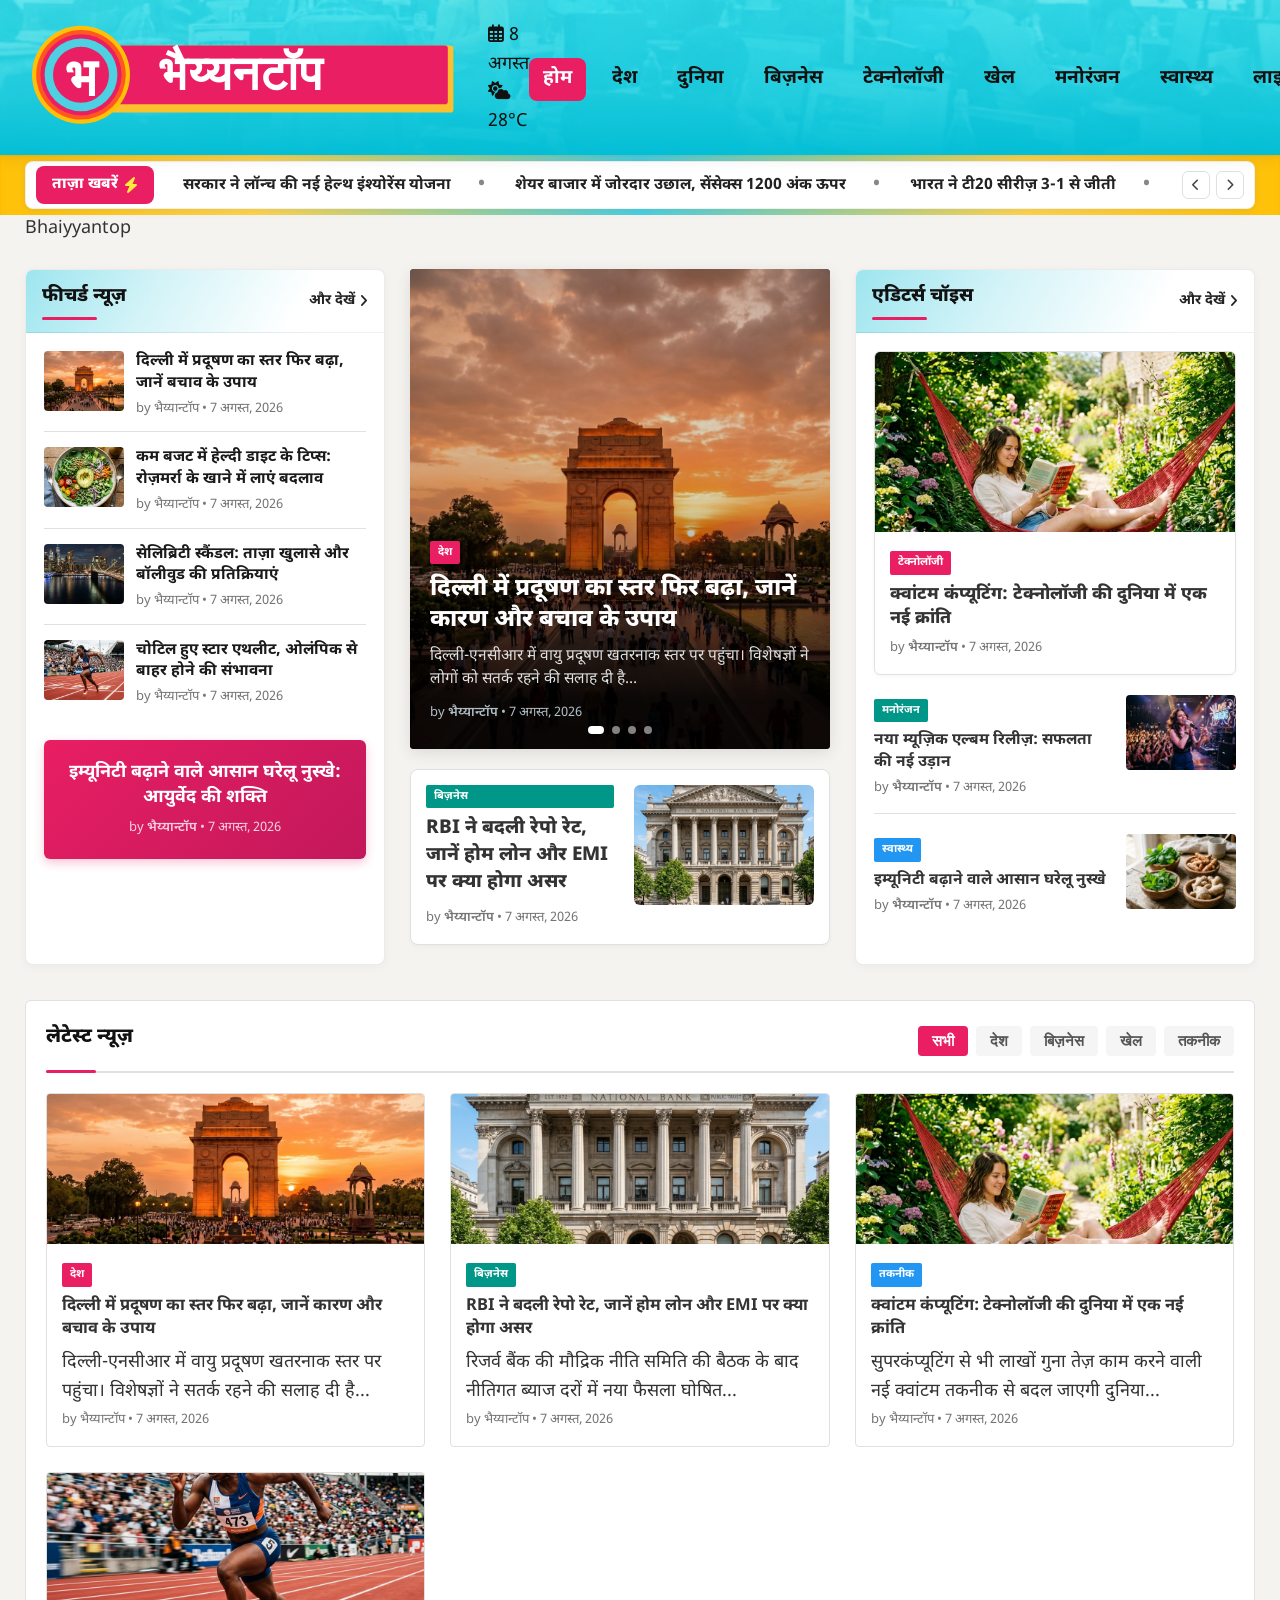
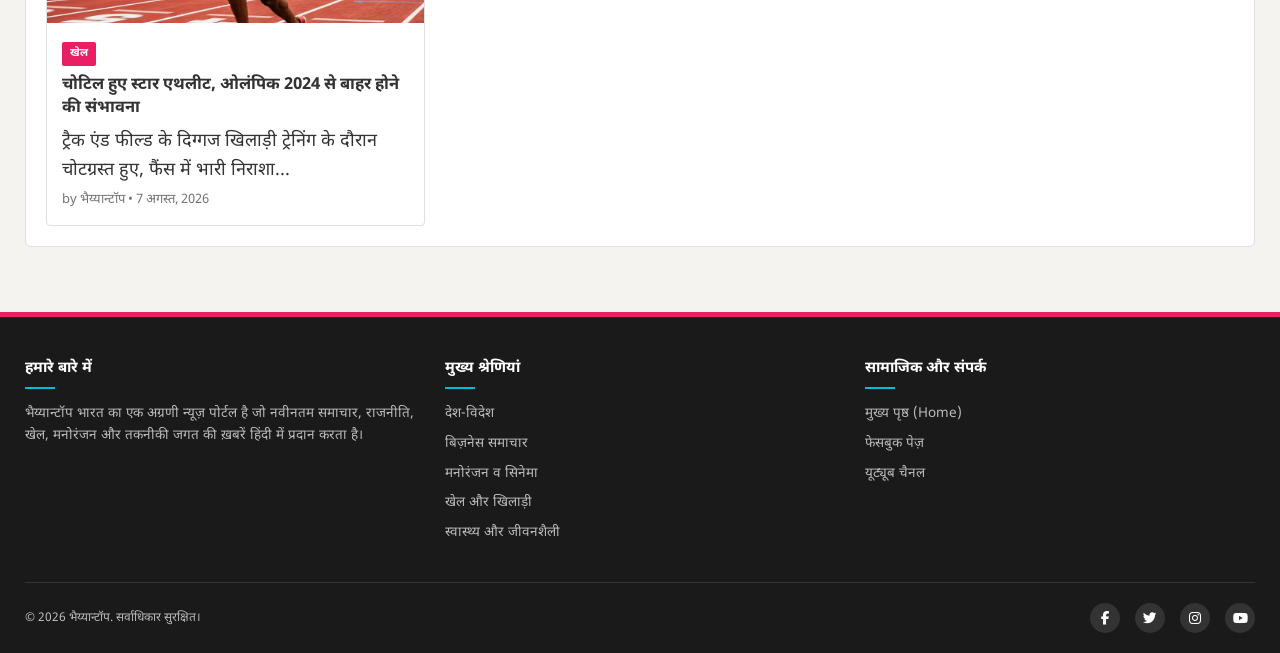
==== commit f9f77944: "name change instead of gwalior breaking" ====
--- a/index.html
+++ b/index.html
@@ -135,7 +135,7 @@
             <span class="hamburger-bar"></span>
             <span class="hamburger-bar"></span>
         </button>
-        <span class="gwalior-breaking-text">Gwalior breaking</span>
+        <span class="gwalior-breaking-text">Bhaiyyantop</span>
     </div>
 </div>
 
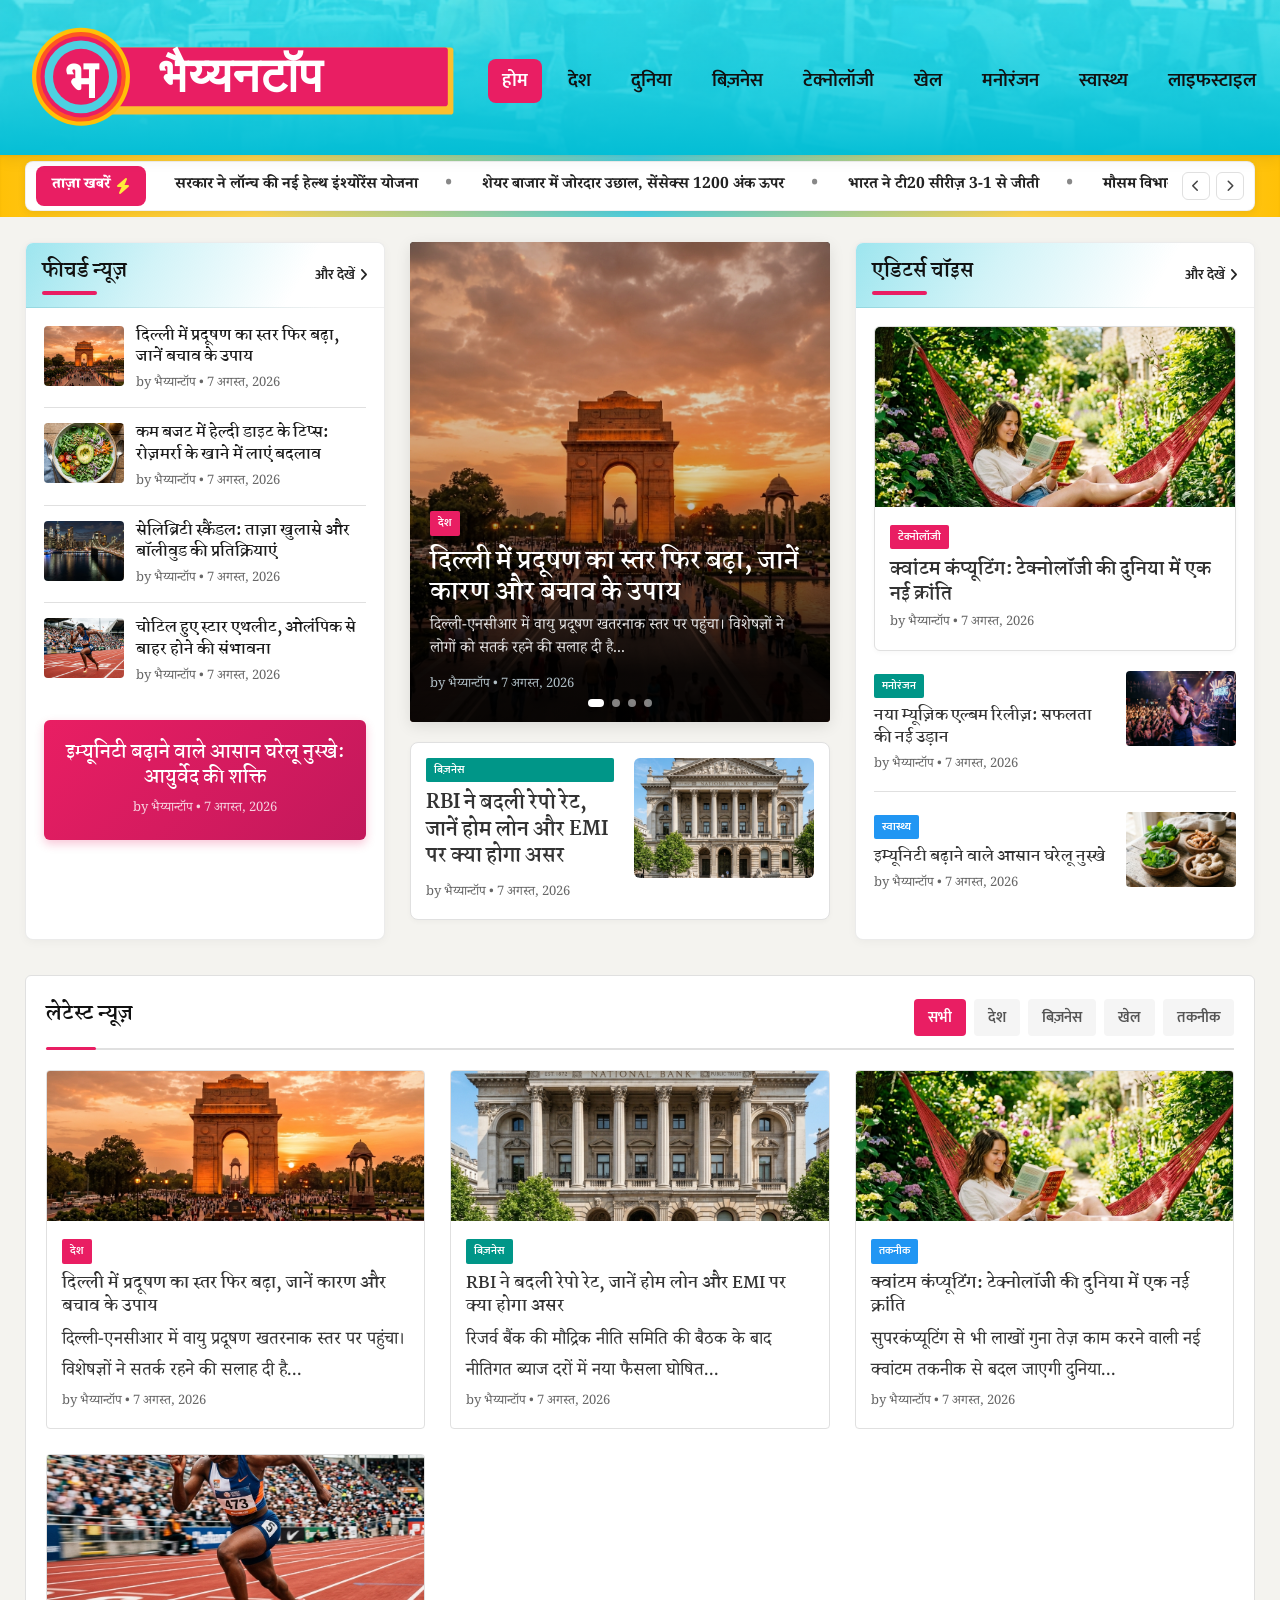
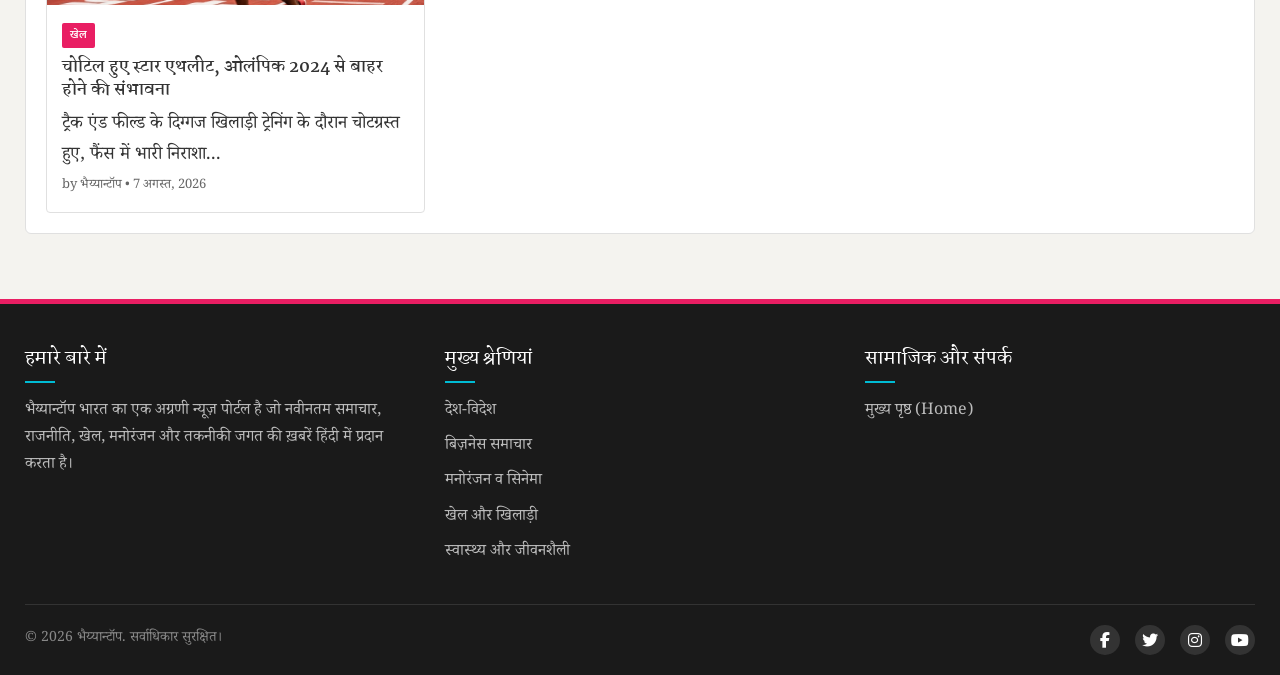
==== commit af7d5ea0: "fonts acnahes and footer" ====
--- a/index.html
+++ b/index.html
@@ -399,8 +399,6 @@
                 <h4>सामाजिक और संपर्क</h4>
                 <ul>
                     <li><a href="preview.html">मुख्य पृष्ठ (Home)</a></li>
-                    <li><a href="#facebook">फेसबुक पेज़</a></li>
-                    <li><a href="#youtube">यूट्यूब चैनल</a></li>
                 </ul>
             </div>
         </div>
--- a/bhaiyyantop/style.css
+++ b/bhaiyyantop/style.css
@@ -16,6 +16,8 @@
 This theme is designed from a custom visual layout with high fidelity Devanagari web typography.
 */
 
+@import url('https://fonts.googleapis.com/css2?family=Martel:wght@400;600;700;800&family=Noto+Serif+Devanagari:wght@400;500;600;700&family=Mukta:wght@500;600&display=swap');
+
 /* Reset & Base Styles */
 *,
 *::before,
@@ -27,46 +29,22 @@
 
 :root {
     --primary-color: #e91e63;
+    /* Pink/Red */
     --secondary-color: #00bcd4;
-    --accent-color: #ffeb3b;
+    /* Teal */
     --accent-yellow: #ffeb3b;
-    --header-bg: #00bcd4;
-    --card-bg: #ffffff;
+    /* Yellow ticker */
+    --ticker-bg: #fffde7;
     --dark-color: #1a1a1a;
     --text-color: #333333;
     --text-muted: #757575;
     --light-bg: #f4f3ef;
     --border-color: #e0e0e0;
-
-    /* Shadows */
-    --shadow-sm: 0 2px 8px rgba(0, 0, 0, 0.06);
-    --shadow-md: 0 4px 15px rgba(0, 0, 0, 0.08);
-    --shadow-lg: 0 12px 28px rgba(0, 0, 0, 0.12);
-
-    /* Border Radii */
-    --radius-sm: 4px;
-    --radius-md: 8px;
-    --radius-lg: 12px;
+    --font-primary: 'Noto Serif Devanagari', 'Martel', Georgia, serif;
+    --font-heading: 'Martel', 'Noto Serif Devanagari', Georgia, serif;
+    --font-ui: 'Mukta', sans-serif;
+    --container-width: 1800px;
     --container-radius: 8px;
-    --container-width: 1800px;
-
-    /* Transitions */
-    --transition: all 0.25s ease;
-
-    /* Fonts */
-    --font-body: 'Noto Sans Devanagari', sans-serif;
-    --font-heading: 'Noto Sans Devanagari', sans-serif;
-    --font-primary: 'Noto Sans Devanagari', sans-serif;
-
-    /* Navigation & Theme Customizer Aliases */
-    --nav-text: #111111;
-    --nav-hover: #ffffff;
-    --nav-hover-bg: #e91e63;
-    --nav-font-size: 19px;
-    --button-bg: #e91e63;
-    --button-hover: #c2185b;
-    --footer-bg: #121216;
-    --footer-text: #a0a0a0;
 }
 
 body {
@@ -74,8 +52,14 @@
     background-color: var(--light-bg);
     color: var(--text-color);
     font-size: 18px;
-    line-height: 1.6;
+    line-height: 1.7;
+    font-weight: 400;
     -webkit-font-smoothing: antialiased;
+}
+
+h1, h2, h3, h4, h5, h6, .headline, .title {
+    font-family: var(--font-heading);
+    font-weight: 700;
 }
 
 a {
@@ -119,7 +103,6 @@
     /* Positioned a little above the bottom-end of the container! */
     box-shadow: 0 4px 15px rgba(0, 0, 0, 0.08);
     z-index: 100;
-    overflow: hidden;
 }
 
 
@@ -207,21 +190,21 @@
 }
 
 .nav-menu-wrapper .header-menu li a {
-    color: var(--nav-text);
-    font-weight: 700;
+    color: #111111;
+    font-weight: 600;
     padding: 6px 14px;
-    font-size: var(--nav-font-size);
-    border-radius: var(--container-radius);
+    font-size: 19px;
+    border-radius: 8px;
     transition: all 0.2s ease;
     text-decoration: none;
-    font-family: var(--font-primary);
+    font-family: var(--font-ui);
     white-space: nowrap;
 }
 
 .nav-menu-wrapper .header-menu li a:hover,
 .nav-menu-wrapper .header-menu li.current-menu-item a {
-    background-color: var(--nav-hover-bg);
-    color: var(--nav-hover);
+    background-color: #e91e63;
+    color: #ffffff;
 }
 
 /* Header Actions & Inline Expanding Search Bar */
@@ -241,19 +224,19 @@
     left: 0;
     width: 100%;
     z-index: 10000;
-    background-color: var(--header-bg, #00bcd4);
-    background-image: linear-gradient(to bottom, rgba(0, 188, 212, 0.45) 0%, rgba(0, 188, 212, 0.8) 60%, rgba(0, 188, 212, 0.96) 100%), url('assets/images/header_banner.png');
+    background-color: #00bcd4;
+    background-image: linear-gradient(to bottom, rgba(0, 188, 212, 0.4) 0%, rgba(0, 188, 212, 0.75) 60%, rgba(0, 188, 212, 0.95) 100%), url('assets/images/header_banner.png');
     background-size: cover;
     background-position: center;
     background-repeat: no-repeat;
-    backdrop-filter: blur(14px);
-    -webkit-backdrop-filter: blur(14px);
-    box-shadow: 0 12px 30px rgba(0, 0, 0, 0.16);
-    border-bottom: 1px solid rgba(255, 255, 255, 0.2);
+    backdrop-filter: blur(12px);
+    -webkit-backdrop-filter: blur(12px);
+    box-shadow: 0 12px 28px rgba(0, 0, 0, 0.12);
+    border-bottom: 1px solid rgba(255, 255, 255, 0.15);
     transform: translateY(-100%);
     opacity: 0;
     visibility: hidden;
-    transition: transform 0.35s cubic-bezier(0.16, 1, 0.3, 1), opacity 0.35s ease, visibility 0.35s;
+    transition: transform 0.35s cubic-bezier(.22, 1, .36, 1), opacity 0.35s ease, visibility 0.35s;
     padding: 6px 0;
 }
 
@@ -313,6 +296,27 @@
     .sticky-header-menu li a {
         font-size: 16px;
         padding: 5px 10px;
+    }
+}
+
+@media (max-width: 768px) {
+    .sticky-nav .nav-menu-wrapper {
+        display: none;
+        position: absolute;
+        top: 100%;
+        left: 0;
+        right: 0;
+        background: #ffffff;
+        padding: 15px 25px;
+        box-shadow: 0 10px 20px rgba(0,0,0,0.15);
+        border-top: 1px solid #eeeeee;
+    }
+    .sticky-nav .nav-menu-wrapper.active {
+        display: flex;
+        flex-direction: column;
+    }
+    .sticky-nav .menu-toggle {
+        display: flex;
     }
 }
 
@@ -354,50 +358,26 @@
     color: #ffffff;
 }
 
-/* Hamburger toggle styling & smooth X transition */
+/* Hamburger toggle styling */
 .menu-toggle {
     display: none;
     flex-direction: column;
     justify-content: space-between;
-    width: 28px;
-    height: 20px;
+    width: 24px;
+    height: 18px;
     background: transparent;
     border: none;
     cursor: pointer;
     padding: 0;
     z-index: 10001;
-    position: relative;
 }
 
 .menu-toggle .hamburger-bar {
     width: 100%;
-    height: 3px;
-    background-color: #ffffff;
+    height: 2px;
+    background-color: #111111;
     border-radius: 2px;
-    transition: transform 0.3s cubic-bezier(0.16, 1, 0.3, 1), opacity 0.25s ease;
-    transform-origin: center;
-}
-
-/* Animated 'X' Close icon state when hamburger is active */
-.menu-toggle.is-active .hamburger-bar:nth-child(1) {
-    transform: translateY(8.5px) rotate(45deg);
-    background-color: #ffffff;
-}
-
-.menu-toggle.is-active .hamburger-bar:nth-child(2) {
-    opacity: 0;
-    transform: scaleX(0);
-}
-
-.menu-toggle.is-active .hamburger-bar:nth-child(3) {
-    transform: translateY(-8.5px) rotate(-45deg);
-    background-color: #ffffff;
-}
-
-.menu-toggle:focus-visible {
-    outline: 2px solid var(--primary-color);
-    outline-offset: 4px;
-    border-radius: 4px;
+    transition: all 0.3s cubic-bezier(0.645, 0.045, 0.355, 1);
 }
 
 /* Breaking News Ticker (Yellow & Cyan Gradient Bar with White Color Box) */
@@ -423,11 +403,11 @@
 }
 
 .ticker-label {
-    background-color: var(--primary-color);
+    background-color: #e91e63;
     color: #ffffff;
     font-weight: 800;
     padding: 7px 16px;
-    border-radius: var(--container-radius);
+    border-radius: 8px;
     font-size: 15px;
     display: flex;
     align-items: center;
@@ -439,7 +419,7 @@
 .ticker-label i {
     animation: flash 1s infinite alternate;
     font-size: 16px;
-    color: var(--accent-yellow);
+    color: #ffeb3b;
 }
 
 @keyframes flash {
@@ -489,7 +469,7 @@
 }
 
 .ticker-item a:hover {
-    color: var(--primary-color);
+    color: #e91e63;
 }
 
 .ticker-item::after {
@@ -519,6 +499,13 @@
     font-size: 12px;
     transition: all 0.2s ease;
 }
+
+.ticker-control-btn:hover {
+    background: #e91e63;
+    color: #ffffff;
+    border-color: #e91e63;
+}
+
 
 .ticker-control-btn:hover {
     background-color: var(--primary-color);
@@ -584,7 +571,7 @@
     font-weight: 800;
     color: #111111;
     position: relative;
-    font-family: 'Noto Sans Devanagari', sans-serif;
+    font-family: var(--font-heading);
     margin: 0;
     padding-bottom: 8px;
 }
@@ -596,13 +583,14 @@
     left: 0;
     width: 55px;
     height: 3.5px;
-    background-color: var(--primary-color);
+    background-color: #e91e63;
     border-radius: 2px;
 }
 
 .section-more-link {
     font-size: 14px;
-    font-weight: 700;
+    font-weight: 600;
+    font-family: var(--font-ui);
     color: #222222;
     text-decoration: none;
     display: flex;
@@ -612,14 +600,15 @@
 }
 
 .section-more-link:hover {
-    color: var(--primary-color);
+    color: #e91e63;
 }
 
 /* Category Badge Tags */
 .cat-badge {
     color: #ffffff;
     font-size: 11px;
-    font-weight: 700;
+    font-weight: 600;
+    font-family: var(--font-ui);
     padding: 3px 8px;
     border-radius: 2px;
     display: inline-block;
@@ -699,13 +688,15 @@
 }
 
 .post-meta {
+    font-family: var(--font-primary);
     font-size: 13px;
-    color: var(--text-muted);
+    color: #666666;
     margin-top: 4px;
+    font-weight: 400;
 }
 
 .post-meta span {
-    font-weight: 600;
+    font-weight: 400;
 }
 
 /* Colored Card Alert Block */
@@ -999,7 +990,8 @@
     padding: 6px 14px;
     border-radius: 4px;
     font-size: 15px;
-    font-weight: 700;
+    font-weight: 600;
+    font-family: var(--font-ui);
     border: none;
     cursor: pointer;
     transition: all 0.2s;
@@ -1067,7 +1059,7 @@
     color: #bbbbbb;
     padding: 40px 0 20px 0;
     margin-top: 40px;
-    font-size: 13.5px;
+    font-size: 16px;
     border-top: 5px solid var(--primary-color);
 }
 
@@ -1080,11 +1072,12 @@
 
 .footer-widget h4 {
     color: #ffffff;
-    font-size: 15px;
-    font-weight: 700;
+    font-size: 18px;
+    font-weight: 600;
     margin-bottom: 15px;
     position: relative;
     padding-bottom: 8px;
+    font-family: var(--font-heading);
 }
 
 .footer-widget h4::after {
@@ -1120,7 +1113,8 @@
 }
 
 .footer-bottom p {
-    font-size: 12px;
+    font-size: 14px;
+    color: #888888;
 }
 
 .footer-socials {
@@ -1234,38 +1228,45 @@
         top: 100%;
         left: 0;
         right: 0;
-        background-color: #1a1a1a;
+        background-color: #ffffff;
         display: none;
         flex-direction: column;
         width: 100%;
         padding: 15px 25px;
-        box-shadow: 0 10px 15px rgba(0, 0, 0, 0.3);
-        border-top: 1px solid #2d2d2d;
+        box-shadow: 0 10px 15px rgba(0, 0, 0, 0.15);
+        border-top: 1px solid #eeeeee;
         height: auto;
     }
 
     .nav-menu-wrapper.active {
         display: flex;
         animation: navSlideDown 0.3s ease forwards;
+        z-index: 99999;
     }
 
     .nav-menu-wrapper .header-menu {
         flex-direction: column;
         align-items: stretch;
+    }
+
+    .header-menu li {
         width: 100%;
-        gap: 8px;
-        height: auto;
-    }
-
-    .nav-menu-wrapper .header-menu li {
-        width: 100%;
-    }
-
-    .nav-menu-wrapper .header-menu li a {
+        margin-left: 0;
+        border-bottom: 1px solid #eeeeee;
+    }
+
+    .header-menu a {
         display: block;
-        padding: 10px 15px;
+        padding: 15px 0;
         width: 100%;
         font-size: 17px;
+        color: #111111;
+    }
+
+    .header-menu a.btn.btn-primary {
+        background: transparent !important;
+        color: #e91e63 !important;
+        padding: 15px 0 !important;
     }
 
     .menu-toggle.active .hamburger-bar:nth-child(1) {
@@ -1295,31 +1296,14 @@
 
 @media (max-width: 768px) {
     .header-inner {
-        flex-direction: column;
-        text-align: center;
+        flex-direction: row;
+        align-items: center;
+        justify-content: space-between;
+        padding-bottom: 5px;
     }
 
     .header-menu {
         justify-content: center;
-    }
-
-    .sticky-nav .nav-menu-wrapper {
-        display: none;
-        position: absolute;
-        top: 100%;
-        left: 0;
-        right: 0;
-        background: var(--secondary-color);
-        padding: 15px;
-        box-shadow: var(--shadow-lg);
-    }
-
-    .sticky-nav .nav-menu-wrapper.active {
-        display: block;
-    }
-
-    .sticky-nav .menu-toggle {
-        display: flex;
     }
 
     .ticker-inner {
@@ -1360,11 +1344,11 @@
 
 /* Category Header Banner */
 .category-banner {
-    background: linear-gradient(135deg, #0097a7 0%, var(--secondary-color) 60%, var(--primary-color) 100%);
+    background: linear-gradient(135deg, #0097a7 0%, #00bcd4 60%, #e91e63 100%);
     color: #ffffff;
     padding: 35px 0 30px;
     margin-bottom: 30px;
-    border-bottom: 4px solid var(--accent-yellow);
+    border-bottom: 4px solid #ffeb3b;
     box-shadow: 0 4px 15px rgba(0, 0, 0, 0.1);
 }
 
@@ -1386,7 +1370,7 @@
 }
 
 .category-icon-badge {
-    background: var(--primary-color);
+    background: #e91e63;
     color: #ffffff;
     width: 46px;
     height: 46px;
@@ -1394,7 +1378,7 @@
     display: inline-flex;
     justify-content: center;
     align-items: center;
-    border: 2px solid var(--accent-yellow);
+    border: 2px solid #ffeb3b;
     font-size: 20px;
 }
 
@@ -1499,7 +1483,7 @@
 }
 
 .live-tag {
-    background: var(--primary-color);
+    background: #e91e63;
     color: #fff;
     padding: 3px 10px;
     border-radius: 12px;
@@ -1538,7 +1522,7 @@
 .team-score {
     font-size: 22px;
     font-weight: 900;
-    color: var(--accent-yellow);
+    color: #ffeb3b;
 }
 
 .vs-badge {
@@ -1551,7 +1535,7 @@
 /* 3. VIDEO: Dark Player Hero & Play Badges */
 .video-hero-stage {
     background: #ffffff;
-    border-radius: var(--container-radius);
+    border-radius: 4px;
     overflow: hidden;
     margin-bottom: 35px;
     box-shadow: 0 4px 15px rgba(0, 0, 0, 0.06);
@@ -1572,7 +1556,7 @@
 .big-play-btn {
     width: 80px;
     height: 80px;
-    background: var(--primary-color);
+    background: #e91e63;
     color: #ffffff;
     border-radius: 50%;
     display: flex;
@@ -1582,12 +1566,12 @@
     box-shadow: 0 0 25px rgba(233, 30, 99, 0.5);
     cursor: pointer;
     transition: transform 0.3s ease, background-color 0.3s ease;
-    border: 3px solid var(--accent-yellow);
+    border: 3px solid #ffeb3b;
 }
 
 .big-play-btn:hover {
     transform: scale(1.15);
-    background: var(--button-hover);
+    background: #c2185b;
 }
 
 .video-meta-bar {
@@ -1609,7 +1593,7 @@
     bottom: 12px;
     right: 12px;
     background: rgba(0, 0, 0, 0.85);
-    color: var(--accent-yellow);
+    color: #ffeb3b;
     padding: 3px 8px;
     border-radius: 4px;
     font-size: 12px;
@@ -1635,13 +1619,13 @@
 
 .grid-news-card:hover .play-icon-overlay {
     transform: translate(-50%, -50%) scale(1.2);
-    background: var(--primary-color);
+    background: #e91e63;
 }
 
 /* 4. MANORANJAN: Movie Poster Grid & Ratings */
 .poster-card {
     position: relative;
-    border-radius: var(--container-radius);
+    border-radius: 4px;
     overflow: hidden;
     box-shadow: 0 4px 15px rgba(0, 0, 0, 0.12);
     background: #fff;
@@ -1653,7 +1637,7 @@
 }
 
 .star-rating-badge {
-    background: var(--accent-yellow);
+    background: #ffeb3b;
     color: #111;
     font-weight: 900;
     padding: 4px 10px;
@@ -1668,9 +1652,9 @@
 /* 5. SWASTHYA: Health Tip Banner & Doctor Quote */
 .health-tip-banner {
     background: #e0f7fa;
-    border-left: 6px solid var(--secondary-color);
+    border-left: 6px solid #00bcd4;
     padding: 22px 28px;
-    border-radius: var(--container-radius);
+    border-radius: 4px;
     margin-bottom: 30px;
     display: flex;
     align-items: center;
@@ -1679,7 +1663,7 @@
 
 .health-tip-icon {
     font-size: 42px;
-    color: var(--primary-color);
+    color: #e91e63;
 }
 
 .health-tip-content h3 {
@@ -1747,11 +1731,11 @@
 /* 8. BLOG: Editorial Reading Format */
 .editorial-post-card {
     background: #ffffff;
-    border-radius: var(--container-radius);
+    border-radius: 4px;
     padding: 30px;
     margin-bottom: 25px;
     box-shadow: 0 4px 15px rgba(0, 0, 0, 0.06);
-    border-top: 4px solid var(--primary-color);
+    border-top: 4px solid #e91e63;
 }
 
 .author-meta-box {
@@ -1765,14 +1749,14 @@
     width: 48px;
     height: 48px;
     border-radius: 50%;
-    background: var(--secondary-color);
+    background: #00bcd4;
     color: #fff;
     display: flex;
     justify-content: center;
     align-items: center;
     font-weight: 800;
     font-size: 20px;
-    border: 2px solid var(--accent-yellow);
+    border: 2px solid #ffeb3b;
 }
 
 .read-time-pill {
@@ -1794,8 +1778,8 @@
 
 .continent-btn {
     background: #ffffff;
-    border: 2px solid var(--secondary-color);
-    color: var(--secondary-color);
+    border: 2px solid #00bcd4;
+    color: #00bcd4;
     padding: 8px 18px;
     border-radius: 20px;
     font-weight: 700;
@@ -1805,13 +1789,13 @@
 
 .continent-btn.active,
 .continent-btn:hover {
-    background: var(--secondary-color);
+    background: #00bcd4;
     color: #ffffff;
 }
 
 /* 10. DESH: Timeline Focus */
 .desh-timeline-badge {
-    background: var(--accent-yellow);
+    background: #ffeb3b;
     color: #111;
     font-weight: 800;
     padding: 4px 12px;
@@ -1961,4 +1945,201 @@
     border-radius: 6px;
     cursor: pointer;
     font-weight: 700;
+}
+
+/* Weather & Date Widget */
+.header-weather-date {
+    display: none;
+    align-items: center;
+    gap: 12px;
+    font-size: 14px;
+    font-weight: 600;
+    color: #ffffff;
+    background: rgba(0, 0, 0, 0.25);
+    padding: 6px 14px;
+    border-radius: 20px;
+    backdrop-filter: blur(4px);
+    -webkit-backdrop-filter: blur(4px);
+    margin-left: 15px;
+}
+
+.header-weather-date i {
+    color: #ffeb3b;
+    margin-right: 4px;
+}
+
+/* Mobile Subheader */
+.mobile-subheader {
+    display: none;
+    background: #ffffff;
+    border-bottom: 1px solid #eeeeee;
+    padding: 10px 0;
+}
+
+.mobile-subheader-inner {
+    display: flex;
+    align-items: center;
+    justify-content: flex-start;
+    gap: 15px;
+}
+
+.gwalior-breaking-text {
+    font-size: 20px;
+    font-weight: 700;
+    color: #111111;
+}
+
+/* =====================================================================
+   GLOBAL RESPONSIVE MEDIA QUERIES
+   ===================================================================== */
+
+/* Tablet & Smaller Devices */
+@media (max-width: 992px) {
+    /* Grids & Layout */
+    .tech-hero-box {
+        grid-template-columns: 1fr;
+    }
+    
+    .lifestyle-magazine-grid {
+        grid-template-columns: 1fr;
+    }
+    
+    /* Footer */
+    .footer-widgets {
+        grid-template-columns: repeat(auto-fill, minmax(250px, 1fr));
+    }
+    
+    /* Icons & UI Elements */
+    .social-btn {
+        width: 34px !important;
+        height: 34px !important;
+        font-size: 14px;
+        line-height: 34px;
+        display: inline-flex;
+        align-items: center;
+        justify-content: center;
+    }
+    
+    .header-social-buttons {
+        gap: 6px;
+    }
+    
+    .search-toggle {
+        width: 44px;
+        height: 44px;
+        display: flex;
+        align-items: center;
+        justify-content: center;
+    }
+    
+    .menu-toggle {
+        width: 24px;
+        height: 18px;
+        display: flex;
+        flex-direction: column;
+        justify-content: space-between;
+        align-items: stretch;
+    }
+    
+    .menu-toggle .hamburger-bar {
+        background-color: #111111;
+        height: 2px;
+    }
+}
+
+/* Mobile Devices */
+@media (max-width: 768px) {
+    .site-header {
+        min-height: 80px;
+        padding: 5px 0 0 0;
+    }
+    
+    .header-inner, .sticky-navbar-inner {
+        display: flex !important;
+        flex-direction: row-reverse !important;
+        justify-content: space-between !important;
+        align-items: center;
+    }
+    
+    .logo-container, .sticky-logo-wrap {
+        justify-content: flex-end;
+        margin: 0;
+    }
+    
+    .header-nav, .sticky-nav {
+        display: flex;
+        justify-content: flex-start;
+        flex: 1;
+    }
+    
+    .custom-logo, .sticky-logo-img {
+        height: 50px;
+    }
+    
+    .header-weather-date {
+        display: inline-flex;
+        font-size: 10px;
+        padding: 4px 8px;
+        gap: 6px;
+        margin-left: 8px;
+        white-space: nowrap;
+    }
+    
+    .mobile-subheader {
+        display: block;
+    }
+    
+    .site-header .menu-toggle {
+        display: none !important;
+    }
+    
+    .site-header .nav-menu-wrapper {
+        top: 165px !important;
+    }
+    
+    .header-actions {
+        display: none !important;
+    }
+    
+
+    .footer-widgets {
+        grid-template-columns: 1fr;
+        text-align: center;
+    }
+    
+    .footer-col {
+        margin-bottom: 30px;
+    }
+    
+    /* Post grids */
+    .posts-grid {
+        grid-template-columns: 1fr !important;
+    }
+    
+    /* Typography adjustments */
+    h1, h2, h3, h4 {
+        line-height: 1.3;
+    }
+}
+
+/* Small Mobile Devices */
+@media (max-width: 576px) {
+    .container {
+        padding: 0 15px;
+    }
+    
+    .site-header {
+        padding: 10px 0 0 0;
+    }
+    
+    .social-btn {
+        width: 30px !important;
+        height: 30px !important;
+        font-size: 13px;
+        line-height: 30px;
+    }
+    
+    .search-input {
+        width: 100%;
+    }
 }
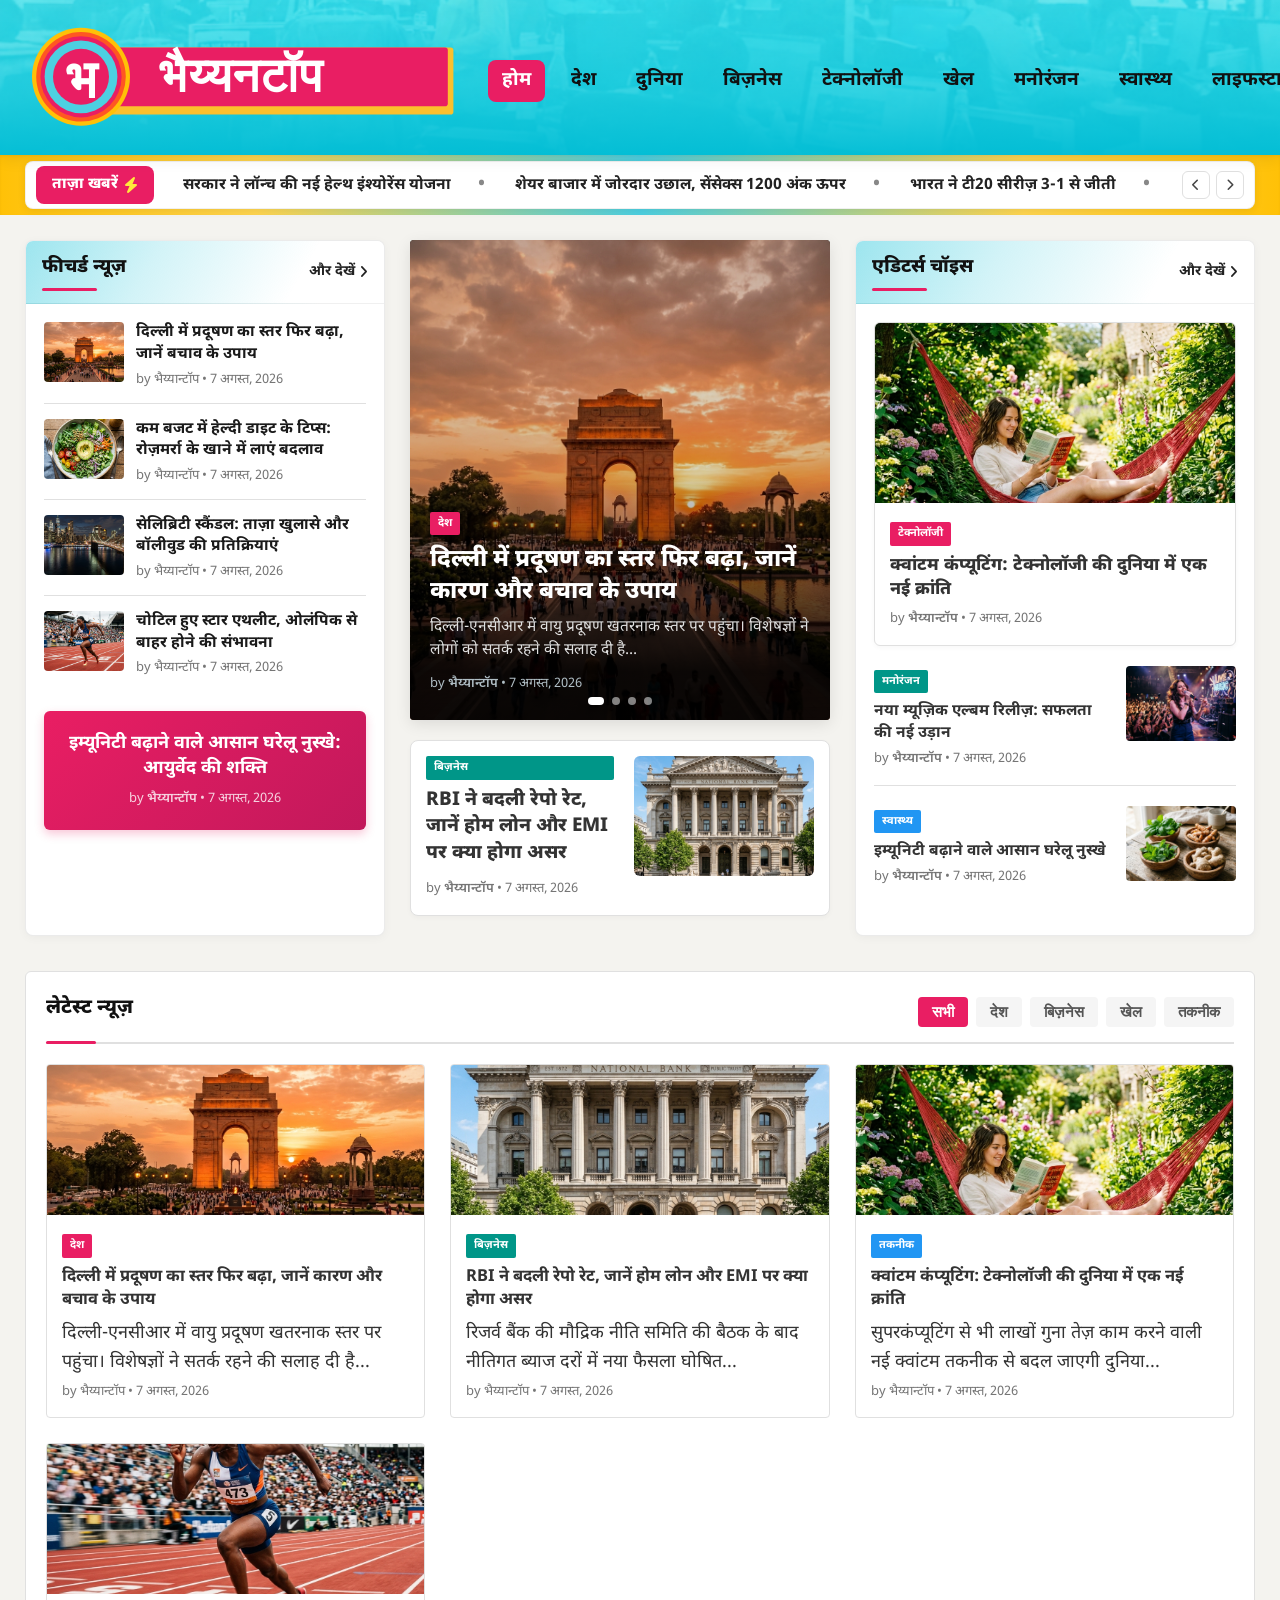
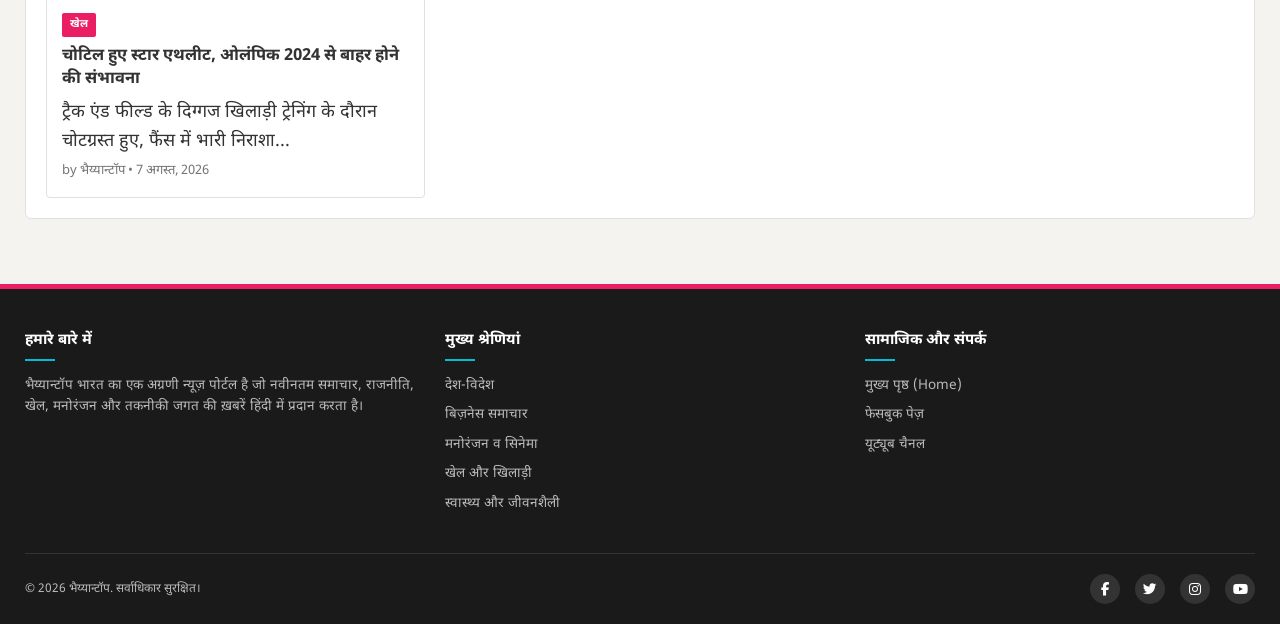
==== commit ce498e63: "feat: add Customizer live preview functionality to update theme styles and settings in real-time" ====
--- a/index.html
+++ b/index.html
@@ -30,10 +30,7 @@
                 <span class="hamburger-bar"></span>
             </button>
 
-            <div class="header-weather-date">
-                <span class="header-date"><i class="fa-regular fa-calendar-alt"></i> 8 अगस्त</span>
-                <span class="header-temp"><i class="fa-solid fa-cloud-sun"></i> 28°C</span>
-            </div>
+            
 
             <div class="nav-menu-wrapper" id="primary-menu">
                 <ul class="header-menu">
@@ -75,10 +72,7 @@
                 <span class="hamburger-bar"></span>
             </button>
             
-            <div class="header-weather-date">
-                <span class="header-date"><i class="fa-regular fa-calendar-alt"></i> 8 अगस्त</span>
-                <span class="header-temp"><i class="fa-solid fa-cloud-sun"></i> 28°C</span>
-            </div>
+            
 
             <div class="nav-menu-wrapper" id="sticky-primary-menu">
                 <ul class="header-menu sticky-header-menu">
@@ -135,7 +129,7 @@
             <span class="hamburger-bar"></span>
             <span class="hamburger-bar"></span>
         </button>
-        <span class="gwalior-breaking-text">Bhaiyyantop</span>
+        
     </div>
 </div>
 
@@ -399,6 +393,8 @@
                 <h4>सामाजिक और संपर्क</h4>
                 <ul>
                     <li><a href="preview.html">मुख्य पृष्ठ (Home)</a></li>
+                    <li><a href="#facebook">फेसबुक पेज़</a></li>
+                    <li><a href="#youtube">यूट्यूब चैनल</a></li>
                 </ul>
             </div>
         </div>
--- a/bhaiyyantop/style.css
+++ b/bhaiyyantop/style.css
@@ -16,8 +16,6 @@
 This theme is designed from a custom visual layout with high fidelity Devanagari web typography.
 */
 
-@import url('https://fonts.googleapis.com/css2?family=Martel:wght@400;600;700;800&family=Noto+Serif+Devanagari:wght@400;500;600;700&family=Mukta:wght@500;600&display=swap');
-
 /* Reset & Base Styles */
 *,
 *::before,
@@ -40,9 +38,7 @@
     --text-muted: #757575;
     --light-bg: #f4f3ef;
     --border-color: #e0e0e0;
-    --font-primary: 'Noto Serif Devanagari', 'Martel', Georgia, serif;
-    --font-heading: 'Martel', 'Noto Serif Devanagari', Georgia, serif;
-    --font-ui: 'Mukta', sans-serif;
+    --font-primary: 'Noto Sans Devanagari', sans-serif;
     --container-width: 1800px;
     --container-radius: 8px;
 }
@@ -52,14 +48,8 @@
     background-color: var(--light-bg);
     color: var(--text-color);
     font-size: 18px;
-    line-height: 1.7;
-    font-weight: 400;
+    line-height: 1.6;
     -webkit-font-smoothing: antialiased;
-}
-
-h1, h2, h3, h4, h5, h6, .headline, .title {
-    font-family: var(--font-heading);
-    font-weight: 700;
 }
 
 a {
@@ -191,13 +181,13 @@
 
 .nav-menu-wrapper .header-menu li a {
     color: #111111;
-    font-weight: 600;
+    font-weight: 700;
     padding: 6px 14px;
     font-size: 19px;
     border-radius: 8px;
     transition: all 0.2s ease;
     text-decoration: none;
-    font-family: var(--font-ui);
+    font-family: 'Noto Sans Devanagari', sans-serif;
     white-space: nowrap;
 }
 
@@ -571,7 +561,7 @@
     font-weight: 800;
     color: #111111;
     position: relative;
-    font-family: var(--font-heading);
+    font-family: 'Noto Sans Devanagari', sans-serif;
     margin: 0;
     padding-bottom: 8px;
 }
@@ -589,8 +579,7 @@
 
 .section-more-link {
     font-size: 14px;
-    font-weight: 600;
-    font-family: var(--font-ui);
+    font-weight: 700;
     color: #222222;
     text-decoration: none;
     display: flex;
@@ -607,8 +596,7 @@
 .cat-badge {
     color: #ffffff;
     font-size: 11px;
-    font-weight: 600;
-    font-family: var(--font-ui);
+    font-weight: 700;
     padding: 3px 8px;
     border-radius: 2px;
     display: inline-block;
@@ -688,15 +676,13 @@
 }
 
 .post-meta {
-    font-family: var(--font-primary);
     font-size: 13px;
-    color: #666666;
+    color: var(--text-muted);
     margin-top: 4px;
-    font-weight: 400;
 }
 
 .post-meta span {
-    font-weight: 400;
+    font-weight: 600;
 }
 
 /* Colored Card Alert Block */
@@ -990,8 +976,7 @@
     padding: 6px 14px;
     border-radius: 4px;
     font-size: 15px;
-    font-weight: 600;
-    font-family: var(--font-ui);
+    font-weight: 700;
     border: none;
     cursor: pointer;
     transition: all 0.2s;
@@ -1059,7 +1044,7 @@
     color: #bbbbbb;
     padding: 40px 0 20px 0;
     margin-top: 40px;
-    font-size: 16px;
+    font-size: 13.5px;
     border-top: 5px solid var(--primary-color);
 }
 
@@ -1072,12 +1057,11 @@
 
 .footer-widget h4 {
     color: #ffffff;
-    font-size: 18px;
-    font-weight: 600;
+    font-size: 15px;
+    font-weight: 700;
     margin-bottom: 15px;
     position: relative;
     padding-bottom: 8px;
-    font-family: var(--font-heading);
 }
 
 .footer-widget h4::after {
@@ -1113,8 +1097,7 @@
 }
 
 .footer-bottom p {
-    font-size: 14px;
-    color: #888888;
+    font-size: 12px;
 }
 
 .footer-socials {
@@ -1195,8 +1178,38 @@
 
 /* Responsive Styling */
 @media (max-width: 1024px) {
-    .header-widgets-container {
-        display: none;
+    html, body {
+        max-width: 100vw;
+        overflow-x: hidden;
+    }
+
+    .site-header, .bhaiyyantop-sticky-navbar {
+        position: relative;
+        max-width: 100vw;
+        box-sizing: border-box;
+    }
+
+    .bhaiyyantop-sticky-navbar {
+        position: fixed;
+        top: 0;
+        left: 0;
+        right: 0;
+        width: 100%;
+    }
+
+    .header-inner, .sticky-navbar-inner {
+        position: relative;
+        box-sizing: border-box;
+        max-width: 100%;
+    }
+
+    .header-nav, .sticky-nav {
+        position: static;
+    }
+
+    .header-widgets-container,
+    .header-weather-date {
+        display: none !important;
     }
 
     .theme-grid {
@@ -1228,31 +1241,41 @@
         top: 100%;
         left: 0;
         right: 0;
-        background-color: #ffffff;
-        display: none;
+        width: 100%;
+        max-width: 100%;
+        box-sizing: border-box;
+        background-color: var(--card-bg, #ffffff);
+        display: flex;
         flex-direction: column;
-        width: 100%;
         padding: 15px 25px;
-        box-shadow: 0 10px 15px rgba(0, 0, 0, 0.15);
-        border-top: 1px solid #eeeeee;
+        box-shadow: 0 10px 20px rgba(0, 0, 0, 0.15);
+        border-top: 1px solid var(--border-subtle, #eeeeee);
         height: auto;
+        z-index: 99999;
+        opacity: 0;
+        visibility: hidden;
+        pointer-events: none;
+        transform: translateY(-10px);
+        transition: opacity 0.25s ease, transform 0.25s ease, visibility 0.25s;
     }
 
     .nav-menu-wrapper.active {
-        display: flex;
-        animation: navSlideDown 0.3s ease forwards;
-        z-index: 99999;
+        opacity: 1;
+        visibility: visible;
+        pointer-events: auto;
+        transform: translateY(0);
     }
 
     .nav-menu-wrapper .header-menu {
         flex-direction: column;
         align-items: stretch;
+        width: 100%;
     }
 
     .header-menu li {
         width: 100%;
         margin-left: 0;
-        border-bottom: 1px solid #eeeeee;
+        border-bottom: 1px solid var(--border-subtle, #eeeeee);
     }
 
     .header-menu a {
@@ -1260,740 +1283,12 @@
         padding: 15px 0;
         width: 100%;
         font-size: 17px;
-        color: #111111;
-    }
-
-    .header-menu a.btn.btn-primary {
-        background: transparent !important;
-        color: #e91e63 !important;
-        padding: 15px 0 !important;
-    }
-
-    .menu-toggle.active .hamburger-bar:nth-child(1) {
-        transform: translateY(7.5px) rotate(45deg);
-    }
-
-    .menu-toggle.active .hamburger-bar:nth-child(2) {
-        opacity: 0;
-    }
-
-    .menu-toggle.active .hamburger-bar:nth-child(3) {
-        transform: translateY(-7.5px) rotate(-45deg);
-    }
-}
-
-@keyframes navSlideDown {
-    from {
-        opacity: 0;
-        transform: translateY(-10px);
-    }
-
-    to {
-        opacity: 1;
-        transform: translateY(0);
-    }
-}
-
-@media (max-width: 768px) {
-    .header-inner {
-        flex-direction: row;
-        align-items: center;
-        justify-content: space-between;
-        padding-bottom: 5px;
-    }
-
-    .header-menu {
-        justify-content: center;
-    }
-
-    .ticker-inner {
-        flex-wrap: nowrap;
-    }
-
-    .hero-slide {
-        height: 320px;
-    }
-
-    .hero-title {
-        font-size: 18px;
-    }
-
-    .mid-card-inner {
-        flex-direction: column;
-    }
-
-    .mid-card-image {
-        width: 100%;
-        height: 200px;
-    }
-
-    .bottom-section-header {
-        flex-direction: column;
-        align-items: flex-start;
-    }
-
-    .footer-bottom {
-        flex-direction: column;
-        text-align: center;
-    }
-}
-
-/* ==========================================================================
-   CATEGORY SPECIFIC THEME STRUCTURES
-   ========================================================================== */
-
-/* Category Header Banner */
-.category-banner {
-    background: linear-gradient(135deg, #0097a7 0%, #00bcd4 60%, #e91e63 100%);
-    color: #ffffff;
-    padding: 35px 0 30px;
-    margin-bottom: 30px;
-    border-bottom: 4px solid #ffeb3b;
-    box-shadow: 0 4px 15px rgba(0, 0, 0, 0.1);
-}
-
-.category-banner-inner {
-    display: flex;
-    justify-content: space-between;
-    align-items: center;
-    flex-wrap: wrap;
-    gap: 20px;
-}
-
-.category-title-area h1 {
-    font-size: 32px;
-    font-weight: 900;
-    margin-bottom: 8px;
-    display: flex;
-    align-items: center;
-    gap: 12px;
-}
-
-.category-icon-badge {
-    background: #e91e63;
-    color: #ffffff;
-    width: 46px;
-    height: 46px;
-    border-radius: 50%;
-    display: inline-flex;
-    justify-content: center;
-    align-items: center;
-    border: 2px solid #ffeb3b;
-    font-size: 20px;
-}
-
-.category-desc {
-    font-size: 15px;
-    opacity: 0.92;
-}
-
-.category-breadcrumbs {
-    font-size: 14px;
-    font-weight: 600;
-    display: flex;
-    gap: 8px;
-    align-items: center;
-}
-
-.category-breadcrumbs a {
-    color: #ffeb3b;
-    text-decoration: none;
-}
-
-/* 1. BUSINESS: Live Stock Ticker & Market Grid */
-.market-ticker-strip {
-    background: #111b24;
-    color: #ffffff;
-    padding: 12px 0;
-    margin-bottom: 25px;
-    border-radius: 8px;
-    box-shadow: 0 4px 12px rgba(0, 0, 0, 0.15);
-}
-
-.market-ticker-inner {
-    display: flex;
-    justify-content: space-around;
-    align-items: center;
-    flex-wrap: wrap;
-    gap: 15px;
-}
-
-.market-item {
-    display: flex;
-    align-items: center;
-    gap: 10px;
-    font-size: 14px;
-    font-weight: 700;
-}
-
-.market-name {
-    color: #00bcd4;
-}
-
-.market-val {
-    color: #ffffff;
-}
-
-.market-change.up {
-    color: #4caf50;
-}
-
-.market-change.down {
-    color: #ff5252;
-}
-
-.business-table-card {
-    background: #fff;
-    border-radius: 4px;
-    border-left: 4px solid #00bcd4;
-    padding: 15px 20px;
-    margin-bottom: 15px;
-    box-shadow: 0 2px 8px rgba(0, 0, 0, 0.06);
-    display: flex;
-    justify-content: space-between;
-    align-items: center;
-    transition: transform 0.2s ease;
-}
-
-.business-table-card:hover {
-    transform: translateX(4px);
-}
-
-/* 2. KHEL: Live Scoreboard Widget */
-.khel-scoreboard {
-    background: linear-gradient(135deg, #0d47a1 0%, #1976d2 100%);
-    color: #ffffff;
-    border-radius: 4px;
-    padding: 20px 25px;
-    margin-bottom: 30px;
-    border: 2px solid #ffeb3b;
-    box-shadow: 0 6px 18px rgba(0, 0, 0, 0.18);
-}
-
-.scoreboard-header {
-    display: flex;
-    justify-content: space-between;
-    align-items: center;
-    border-bottom: 1px solid rgba(255, 255, 255, 0.2);
-    padding-bottom: 10px;
-    margin-bottom: 15px;
-    font-size: 13px;
-    font-weight: 700;
-    text-transform: uppercase;
-}
-
-.live-tag {
-    background: #e91e63;
-    color: #fff;
-    padding: 3px 10px;
-    border-radius: 12px;
-    animation: blinker 1.5s infinite;
-}
-
-@keyframes blinker {
-    50% {
-        opacity: 0.5;
-    }
-}
-
-.scoreboard-body {
-    display: flex;
-    justify-content: space-around;
-    align-items: center;
-    text-align: center;
-}
-
-.team-box {
-    display: flex;
-    flex-direction: column;
-    align-items: center;
-    gap: 6px;
-}
-
-.team-flag {
-    font-size: 28px;
-}
-
-.team-name {
-    font-weight: 800;
-    font-size: 16px;
-}
-
-.team-score {
-    font-size: 22px;
-    font-weight: 900;
-    color: #ffeb3b;
-}
-
-.vs-badge {
-    background: rgba(255, 255, 255, 0.2);
-    padding: 8px 14px;
-    border-radius: 50%;
-    font-weight: 900;
-}
-
-/* 3. VIDEO: Dark Player Hero & Play Badges */
-.video-hero-stage {
-    background: #ffffff;
-    border-radius: 4px;
-    overflow: hidden;
-    margin-bottom: 35px;
-    box-shadow: 0 4px 15px rgba(0, 0, 0, 0.06);
-    border: 1px solid #e2e8f0;
-}
-
-.video-player-mock {
-    position: relative;
-    width: 100%;
-    height: 380px;
-    background-size: cover;
-    background-position: center;
-    display: flex;
-    justify-content: center;
-    align-items: center;
-}
-
-.big-play-btn {
-    width: 80px;
-    height: 80px;
-    background: #e91e63;
-    color: #ffffff;
-    border-radius: 50%;
-    display: flex;
-    justify-content: center;
-    align-items: center;
-    font-size: 32px;
-    box-shadow: 0 0 25px rgba(233, 30, 99, 0.5);
-    cursor: pointer;
-    transition: transform 0.3s ease, background-color 0.3s ease;
-    border: 3px solid #ffeb3b;
-}
-
-.big-play-btn:hover {
-    transform: scale(1.15);
-    background: #c2185b;
-}
-
-.video-meta-bar {
-    background: #ffffff;
-    color: #0f172a;
-    padding: 18px 25px;
-    border-top: 1px solid #e2e8f0;
-}
-
-.video-meta-bar h2 {
-    font-size: 20px;
-    font-weight: 800;
-    margin-bottom: 6px;
-
-}
-
-.video-duration-badge {
-    position: absolute;
-    bottom: 12px;
-    right: 12px;
-    background: rgba(0, 0, 0, 0.85);
-    color: #ffeb3b;
-    padding: 3px 8px;
-    border-radius: 4px;
-    font-size: 12px;
-    font-weight: 700;
-}
-
-.play-icon-overlay {
-    position: absolute;
-    top: 50%;
-    left: 50%;
-    transform: translate(-50%, -50%);
-    width: 44px;
-    height: 44px;
-    background: rgba(233, 30, 99, 0.9);
-    border-radius: 50%;
-    color: #fff;
-    display: flex;
-    justify-content: center;
-    align-items: center;
-    font-size: 18px;
-    transition: all 0.25s ease;
-}
-
-.grid-news-card:hover .play-icon-overlay {
-    transform: translate(-50%, -50%) scale(1.2);
-    background: #e91e63;
-}
-
-/* 4. MANORANJAN: Movie Poster Grid & Ratings */
-.poster-card {
-    position: relative;
-    border-radius: 4px;
-    overflow: hidden;
-    box-shadow: 0 4px 15px rgba(0, 0, 0, 0.12);
-    background: #fff;
-    transition: transform 0.3s ease;
-}
-
-.poster-card:hover {
-    transform: translateY(-5px);
-}
-
-.star-rating-badge {
-    background: #ffeb3b;
-    color: #111;
-    font-weight: 900;
-    padding: 4px 10px;
-    border-radius: 20px;
-    display: inline-flex;
-    align-items: center;
-    gap: 4px;
-    font-size: 13px;
-    margin-bottom: 8px;
-}
-
-/* 5. SWASTHYA: Health Tip Banner & Doctor Quote */
-.health-tip-banner {
-    background: #e0f7fa;
-    border-left: 6px solid #00bcd4;
-    padding: 22px 28px;
-    border-radius: 4px;
-    margin-bottom: 30px;
-    display: flex;
-    align-items: center;
-    gap: 20px;
-}
-
-.health-tip-icon {
-    font-size: 42px;
-    color: #e91e63;
-}
-
-.health-tip-content h3 {
-    color: #00838f;
-    font-weight: 800;
-    margin-bottom: 6px;
-    font-size: 18px;
-}
-
-/* 6. TECHNOLOGY: Tech Spec Badges & Comparison */
-.tech-tag-pill {
-    background: #00bcd4;
-    color: #fff;
-    font-family: monospace;
-    padding: 3px 8px;
-    border-radius: 4px;
-    font-size: 12px;
-    font-weight: 700;
-    margin-right: 6px;
-}
-
-.tech-hero-box {
-    background: #1e293b;
-    color: #fff;
-    border-radius: 4px;
-    padding: 25px;
-    margin-bottom: 30px;
-    display: grid;
-    grid-template-columns: 1fr 1fr;
-    gap: 20px;
-    align-items: center;
-}
-
-/* 7. LIFESTYLE: Asymmetric Magazine Grid */
-.lifestyle-magazine-grid {
-    display: grid;
-    grid-template-columns: 2fr 1fr;
-    gap: 20px;
-    margin-bottom: 35px;
-}
-
-.magazine-hero-card {
-    position: relative;
-    height: 420px;
-    border-radius: 4px;
-    overflow: hidden;
-}
-
-.magazine-hero-card img {
-    width: 100%;
-    height: 100%;
-    object-fit: cover;
-}
-
-.magazine-hero-overlay {
-    position: absolute;
-    bottom: 0;
-    left: 0;
-    right: 0;
-    background: linear-gradient(to top, rgba(0, 0, 0, 0.9), transparent);
-    padding: 25px;
-    color: #fff;
-}
-
-/* 8. BLOG: Editorial Reading Format */
-.editorial-post-card {
-    background: #ffffff;
-    border-radius: 4px;
-    padding: 30px;
-    margin-bottom: 25px;
-    box-shadow: 0 4px 15px rgba(0, 0, 0, 0.06);
-    border-top: 4px solid #e91e63;
-}
-
-.author-meta-box {
-    display: flex;
-    align-items: center;
-    gap: 12px;
-    margin-bottom: 15px;
-}
-
-.author-avatar {
-    width: 48px;
-    height: 48px;
-    border-radius: 50%;
-    background: #00bcd4;
-    color: #fff;
-    display: flex;
-    justify-content: center;
-    align-items: center;
-    font-weight: 800;
-    font-size: 20px;
-    border: 2px solid #ffeb3b;
-}
-
-.read-time-pill {
-    background: #f1f5f9;
-    color: #64748b;
-    padding: 4px 10px;
-    border-radius: 12px;
-    font-size: 13px;
-    font-weight: 700;
-}
-
-/* 9. DUNIYA: World Continent Filter Bar */
-.continent-filter-bar {
-    display: flex;
-    gap: 10px;
-    margin-bottom: 25px;
-    flex-wrap: wrap;
-}
-
-.continent-btn {
-    background: #ffffff;
-    border: 2px solid #00bcd4;
-    color: #00bcd4;
-    padding: 8px 18px;
-    border-radius: 20px;
-    font-weight: 700;
-    cursor: pointer;
-    transition: all 0.25s ease;
-}
-
-.continent-btn.active,
-.continent-btn:hover {
-    background: #00bcd4;
-    color: #ffffff;
-}
-
-/* 10. DESH: Timeline Focus */
-.desh-timeline-badge {
-    background: #ffeb3b;
-    color: #111;
-    font-weight: 800;
-    padding: 4px 12px;
-    border-radius: 4px;
-    display: inline-block;
-    margin-bottom: 10px;
-}
-
-/* ==========================================================================
-   STRETCHED LINK PATTERN (Whole-Card Click Target)
-   ========================================================================== */
-.grid-news-card,
-.mini-news-card,
-.editors-hero-card,
-.editors-wide-card,
-.mid-featured-story,
-.hero-slide,
-.color-card-promo,
-.poster-card,
-.editorial-post-card {
-    position: relative;
-    transition: transform 0.25s ease, box-shadow 0.25s ease;
-}
-
-.stretched-link::after {
-    position: absolute;
-    top: 0;
-    right: 0;
-    bottom: 0;
-    left: 0;
-    z-index: 1;
-    content: "";
-}
-
-/* Nested Interactive Elements (Higher z-index so category & author links remain independently clickable) */
-.grid-news-card a:not(.stretched-link),
-.mini-news-card a:not(.stretched-link),
-.editors-hero-card a:not(.stretched-link),
-.editors-wide-card a:not(.stretched-link),
-.mid-featured-story a:not(.stretched-link),
-.hero-slide a:not(.stretched-link),
-.color-card-promo a:not(.stretched-link),
-.poster-card a:not(.stretched-link),
-.editorial-post-card a:not(.stretched-link),
-.cat-badge,
-.author-link,
-.section-more-link,
-.read-more-btn,
-.subscribe-btn,
-.cat-tab-btn,
-button,
-input {
-    position: relative;
-    z-index: 2;
-}
-
-/* Card Hover Elevation State Triggered when hovering over card */
-.grid-news-card:hover,
-.mini-news-card:hover,
-.editors-hero-card:hover,
-.editors-wide-card:hover,
-.mid-featured-story:hover,
-.poster-card:hover,
-.editorial-post-card:hover,
-.color-card-promo:hover {
-    transform: translateY(-4px);
-    box-shadow: 0 8px 20px rgba(0, 0, 0, 0.12);
-}
-
-/* Keyboard & Accessibility Focus State */
-.stretched-link:focus-visible {
-    outline: none;
-}
-
-.grid-news-card:focus-within,
-.mini-news-card:focus-within,
-.editors-hero-card:focus-within,
-.editors-wide-card:focus-within,
-.mid-featured-story:focus-within,
-.poster-card:focus-within,
-.editorial-post-card:focus-within {
-    outline: 2px solid var(--primary-color);
-    outline-offset: 2px;
-}
-
-/* Search Overlay Modal */
-.search-overlay-modal {
-    position: fixed;
-    inset: 0;
-    background: rgba(0, 0, 0, 0.75);
-    backdrop-filter: blur(6px);
-    z-index: 99999;
-    display: flex;
-    align-items: center;
-    justify-content: center;
-    padding: 20px;
-}
-
-.search-overlay-content {
-    background: #ffffff;
-    padding: 35px 30px;
-    border-radius: 12px;
-    max-width: 520px;
-    width: 100%;
-    position: relative;
-    box-shadow: 0 20px 40px rgba(0, 0, 0, 0.3);
-}
-
-.search-overlay-content h3 {
-    margin-bottom: 18px;
-    color: var(--primary-color);
-    font-size: 22px;
-    font-weight: 700;
-}
-
-.close-search-btn {
-    position: absolute;
-    top: 14px;
-    right: 18px;
-    background: transparent;
-    border: none;
-    font-size: 28px;
-    cursor: pointer;
-    color: #666;
-    line-height: 1;
-}
-
-.search-form-inner {
-    display: flex;
-    gap: 8px;
-}
-
-.search-form-inner .search-field {
-    flex-grow: 1;
-    padding: 12px 16px;
-    border: 2px solid var(--secondary-color);
-    border-radius: 6px;
-    font-size: 15px;
-    outline: none;
-}
-
-.search-form-inner .search-submit {
-    background: var(--primary-color);
-    color: #ffffff;
-    border: none;
-    padding: 12px 20px;
-    border-radius: 6px;
-    cursor: pointer;
-    font-weight: 700;
-}
-
-/* Weather & Date Widget */
-.header-weather-date {
-    display: none;
-    align-items: center;
-    gap: 12px;
-    font-size: 14px;
-    font-weight: 600;
-    color: #ffffff;
-    background: rgba(0, 0, 0, 0.25);
-    padding: 6px 14px;
-    border-radius: 20px;
-    backdrop-filter: blur(4px);
-    -webkit-backdrop-filter: blur(4px);
-    margin-left: 15px;
-}
-
-.header-weather-date i {
-    color: #ffeb3b;
-    margin-right: 4px;
-}
-
-/* Mobile Subheader */
-.mobile-subheader {
-    display: none;
-    background: #ffffff;
-    border-bottom: 1px solid #eeeeee;
-    padding: 10px 0;
-}
-
-.mobile-subheader-inner {
-    display: flex;
-    align-items: center;
-    justify-content: flex-start;
-    gap: 15px;
-}
-
-.gwalior-breaking-text {
-    font-size: 20px;
-    font-weight: 700;
-    color: #111111;
-}
-
-/* =====================================================================
-   GLOBAL RESPONSIVE MEDIA QUERIES
-   ===================================================================== */
-
-/* Tablet & Smaller Devices */
+        color: var(--dark-color, #111111);
+        text-decoration: none;
+    }
+}
+
+
 @media (max-width: 992px) {
     /* Grids & Layout */
     .tech-hero-box {
@@ -2077,7 +1372,7 @@
     }
     
     .header-weather-date {
-        display: inline-flex;
+        display: none !important;
         font-size: 10px;
         padding: 4px 8px;
         gap: 6px;
@@ -2086,15 +1381,18 @@
     }
     
     .mobile-subheader {
-        display: block;
+        display: none !important;
     }
     
     .site-header .menu-toggle {
-        display: none !important;
+        display: flex !important;
+        align-items: center;
+        justify-content: center;
+        z-index: 10;
     }
     
     .site-header .nav-menu-wrapper {
-        top: 165px !important;
+        top: 100% !important;
     }
     
     .header-actions {
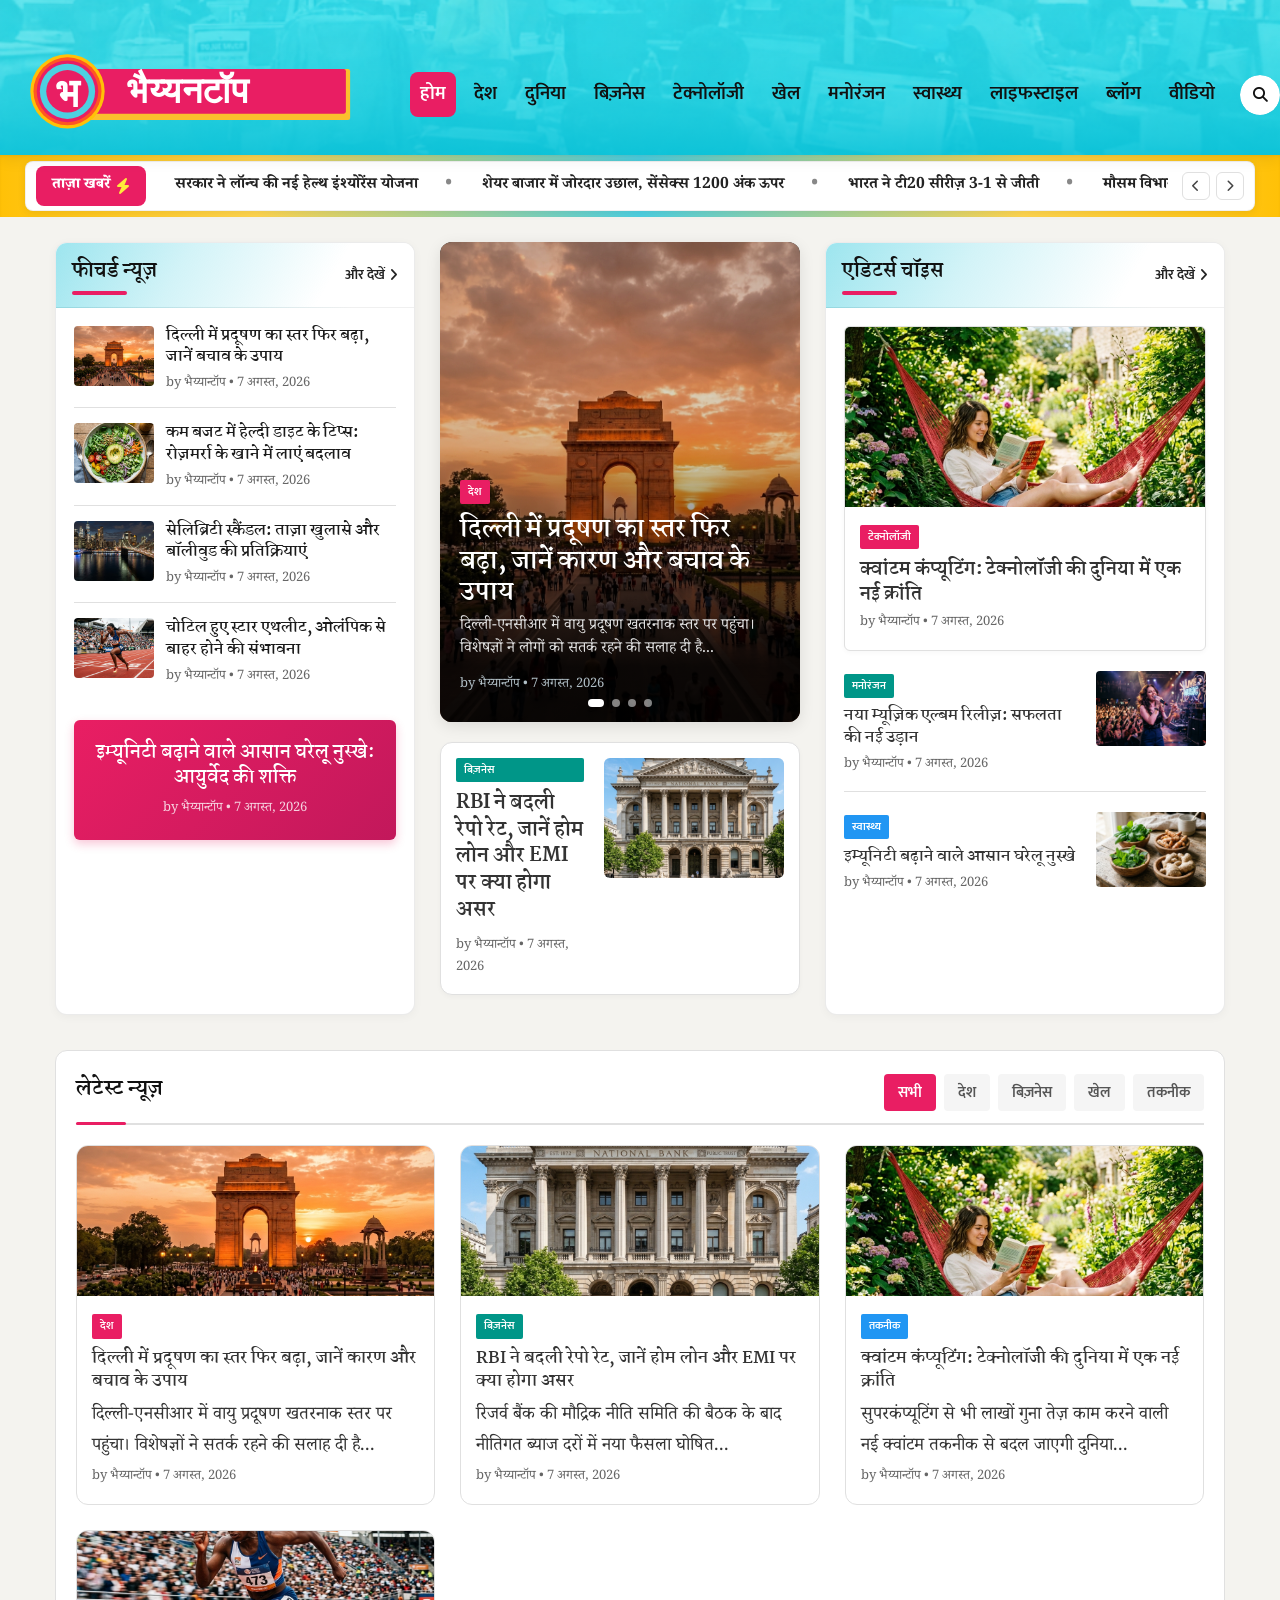
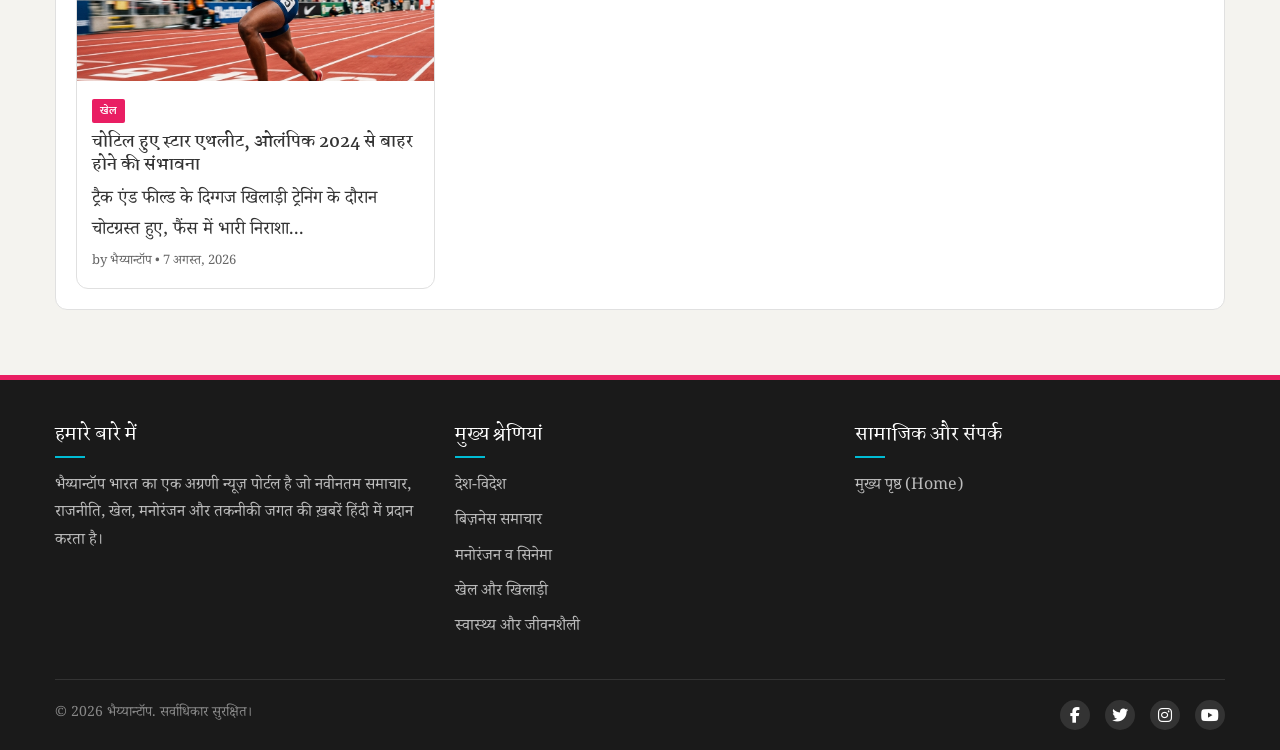
==== commit a8b06856: "feat: implement inline expanding search bar, subscribe buttons, card border-radius, and mobile respo" ====
--- a/index.html
+++ b/index.html
@@ -30,7 +30,10 @@
                 <span class="hamburger-bar"></span>
             </button>
 
-            
+            <div class="header-weather-date">
+                <span class="header-date"><i class="fa-regular fa-calendar-alt"></i> 8 अगस्त</span>
+                <span class="header-temp"><i class="fa-solid fa-cloud-sun"></i> 28°C</span>
+            </div>
 
             <div class="nav-menu-wrapper" id="primary-menu">
                 <ul class="header-menu">
@@ -51,6 +54,15 @@
 
         <!-- Right Side Actions: Social Buttons -->
         <div class="header-actions">
+            <div class="header-search-wrap">
+                <form class="header-search-form" onsubmit="return false;">
+                    <input type="search" class="header-search-input" placeholder="खोजें... / Search..." autocomplete="off">
+                    <button type="button" class="header-search-submit-btn" aria-label="Search">
+                        <i class="fa fa-search"></i>
+                    </button>
+                </form>
+            </div>
+            <a href="https://youtube.com/@bhaiyyantop?si=7OtlJ7ZhX0__RkR0" target="_blank" rel="noopener noreferrer" class="subscribe-btn">Subscribe</a>
         </div>
     </div>
 </header>
@@ -72,7 +84,10 @@
                 <span class="hamburger-bar"></span>
             </button>
             
-            
+            <div class="header-weather-date">
+                <span class="header-date"><i class="fa-regular fa-calendar-alt"></i> 8 अगस्त</span>
+                <span class="header-temp"><i class="fa-solid fa-cloud-sun"></i> 28°C</span>
+            </div>
 
             <div class="nav-menu-wrapper" id="sticky-primary-menu">
                 <ul class="header-menu sticky-header-menu">
@@ -93,6 +108,15 @@
 
         <!-- Right Side Actions: Social Icons -->
         <div class="sticky-actions">
+            <div class="header-search-wrap">
+                <form class="header-search-form" onsubmit="return false;">
+                    <input type="search" class="header-search-input" placeholder="खोजें... / Search..." autocomplete="off">
+                    <button type="button" class="header-search-submit-btn" aria-label="Search">
+                        <i class="fa fa-search"></i>
+                    </button>
+                </form>
+            </div>
+            <a href="https://youtube.com/@bhaiyyantop?si=7OtlJ7ZhX0__RkR0" target="_blank" rel="noopener noreferrer" class="subscribe-btn">Subscribe</a>
         </div>
     </div>
 </div>
@@ -124,12 +148,25 @@
 <!-- Mobile Subheader with Menu Toggle and Gwalior Breaking -->
 <div class="mobile-subheader">
     <div class="container mobile-subheader-inner">
-        <button class="menu-toggle subheader-menu-toggle" aria-controls="primary-menu" aria-expanded="false" aria-label="Toggle Navigation">
-            <span class="hamburger-bar"></span>
-            <span class="hamburger-bar"></span>
-            <span class="hamburger-bar"></span>
-        </button>
-        
+        <div class="mobile-left-header">
+            <button class="menu-toggle subheader-menu-toggle" aria-controls="primary-menu" aria-expanded="false" aria-label="Toggle Navigation">
+                <span class="hamburger-bar"></span>
+                <span class="hamburger-bar"></span>
+                <span class="hamburger-bar"></span>
+            </button>
+            <span class="gwalior-breaking-text">Bhaiyyantop</span>
+        </div>
+        <div class="mobile-header-actions">
+            <div class="header-search-wrap">
+                <form class="header-search-form" onsubmit="return false;">
+                    <input type="search" class="header-search-input" placeholder="खोजें... / Search..." autocomplete="off">
+                    <button type="button" class="header-search-submit-btn" aria-label="Search">
+                        <i class="fa fa-search"></i>
+                    </button>
+                </form>
+            </div>
+            <a href="https://youtube.com/@bhaiyyantop?si=7OtlJ7ZhX0__RkR0" target="_blank" rel="noopener noreferrer" class="subscribe-btn">Subscribe</a>
+        </div>
     </div>
 </div>
 
@@ -393,8 +430,6 @@
                 <h4>सामाजिक और संपर्क</h4>
                 <ul>
                     <li><a href="preview.html">मुख्य पृष्ठ (Home)</a></li>
-                    <li><a href="#facebook">फेसबुक पेज़</a></li>
-                    <li><a href="#youtube">यूट्यूब चैनल</a></li>
                 </ul>
             </div>
         </div>
@@ -468,19 +503,7 @@
                 primaryMenu.classList.toggle('active');
             });
         });
-    }
-
-    // Search Trigger Modal
-    const searchBtn = document.getElementById('searchTriggerBtn');
-    const searchModal = document.getElementById('searchOverlayModal');
-    const closeSearchBtn = document.getElementById('closeSearchBtn');
-    if (searchBtn && searchModal) {
-        searchBtn.addEventListener('click', function() { searchModal.style.display = 'flex'; });
-    }
-    if (closeSearchBtn && searchModal) {
-        closeSearchBtn.addEventListener('click', function() { searchModal.style.display = 'none'; });
-    }
-});
+    }});
 </script>
 <script src="bhaiyyantop/assets/js/theme.js"></script>
 </body>
--- a/bhaiyyantop/style.css
+++ b/bhaiyyantop/style.css
@@ -16,6 +16,8 @@
 This theme is designed from a custom visual layout with high fidelity Devanagari web typography.
 */
 
+@import url('https://fonts.googleapis.com/css2?family=Martel:wght@400;600;700;800&family=Noto+Serif+Devanagari:wght@400;500;600;700&family=Mukta:wght@500;600&display=swap');
+
 /* Reset & Base Styles */
 *,
 *::before,
@@ -38,8 +40,10 @@
     --text-muted: #757575;
     --light-bg: #f4f3ef;
     --border-color: #e0e0e0;
-    --font-primary: 'Noto Sans Devanagari', sans-serif;
-    --container-width: 1800px;
+    --font-primary: 'Noto Serif Devanagari', 'Martel', Georgia, serif;
+    --font-heading: 'Martel', 'Noto Serif Devanagari', Georgia, serif;
+    --font-ui: 'Mukta', sans-serif;
+    --container-width: 1440px;
     --container-radius: 8px;
 }
 
@@ -48,8 +52,14 @@
     background-color: var(--light-bg);
     color: var(--text-color);
     font-size: 18px;
-    line-height: 1.6;
+    line-height: 1.7;
+    font-weight: 400;
     -webkit-font-smoothing: antialiased;
+}
+
+h1, h2, h3, h4, h5, h6, .headline, .title {
+    font-family: var(--font-heading);
+    font-weight: 700;
 }
 
 a {
@@ -74,6 +84,30 @@
     margin: 0 auto;
     padding: 0 25px;
     border-radius: var(--container-radius);
+}
+
+@media (min-width: 1025px) {
+    .container {
+        max-width: 1470px;
+        width: calc(100% - 60px);
+        margin-left: auto;
+        margin-right: auto;
+    }
+    .site-header {
+        min-height: 128px;
+        align-items: center;
+        padding-bottom: 0;
+    }
+    
+    .custom-logo {
+        width: 220px;
+        height: auto;
+    }
+    
+    .header-nav {
+        justify-content: flex-start;
+        margin-left: 30px;
+    }
 }
 
 /* Header Styles */
@@ -101,12 +135,14 @@
     content: '';
     position: absolute;
     inset: 0;
-    background: linear-gradient(to bottom,
-            rgba(0, 188, 212, 0) 0%,
-            rgba(0, 188, 212, 0.2) 30%,
-            rgba(0, 188, 212, 0.4) 60%,
-            rgba(0, 188, 212, 0.65) 80%,
-            rgba(0, 188, 212, 0.92) 100%);
+    background: linear-gradient(
+        to bottom,
+        rgba(0, 188, 212, 0.00) 0%,
+        rgba(0, 188, 212, 0.05) 25%,
+        rgba(0, 188, 212, 0.15) 50%,
+        rgba(0, 188, 212, 0.35) 75%,
+        rgba(0, 188, 212, 0.70) 100%
+    );
     z-index: 1;
     pointer-events: none;
     /* so it never blocks clicks on the logo/nav/search above it */
@@ -147,7 +183,7 @@
 }
 
 .custom-logo {
-    height: 112px;
+    height: 85px;
     width: auto;
     display: block;
 }
@@ -169,7 +205,7 @@
     display: flex;
     list-style: none;
     align-items: center;
-    gap: 12px;
+    gap: 8px;
     margin: 0;
     padding: 0;
 }
@@ -181,13 +217,13 @@
 
 .nav-menu-wrapper .header-menu li a {
     color: #111111;
-    font-weight: 700;
-    padding: 6px 14px;
+    font-weight: 600;
+    padding: 6px 10px;
     font-size: 19px;
     border-radius: 8px;
     transition: all 0.2s ease;
     text-decoration: none;
-    font-family: 'Noto Sans Devanagari', sans-serif;
+    font-family: var(--font-ui);
     white-space: nowrap;
 }
 
@@ -201,8 +237,52 @@
 .header-actions {
     display: flex;
     align-items: center;
-    gap: 10px;
+    gap: 12px;
     flex-shrink: 0;
+    margin-right: 15px;
+}
+
+.search-btn {
+    width: 40px;
+    height: 40px;
+    border-radius: 50%;
+    background-color: #ffffff;
+    border: none;
+    display: flex;
+    align-items: center;
+    justify-content: center;
+    cursor: pointer;
+    box-shadow: 0 2px 5px rgba(0, 0, 0, 0.1);
+    color: #111111;
+    font-size: 16px;
+    transition: all 0.2s ease;
+}
+
+.search-btn:hover {
+    background-color: #f0f0f0;
+    transform: scale(1.05);
+}
+
+.subscribe-btn {
+    background-color: var(--primary-color);
+    color: #ffffff;
+    border: none;
+    padding: 8px 20px;
+    border-radius: 20px;
+    font-weight: 600;
+    font-size: 15px;
+    cursor: pointer;
+    transition: all 0.2s ease;
+    text-decoration: none;
+    display: inline-block;
+    font-family: var(--font-ui);
+    line-height: 1.4;
+}
+
+.subscribe-btn:hover {
+    background-color: #d81b60;
+    color: #ffffff;
+    transform: scale(1.03);
 }
 
 /* ==========================================
@@ -277,6 +357,7 @@
     align-items: center;
     gap: 10px;
     flex-shrink: 0;
+    margin-right: 15px;
 }
 
 @media (max-width: 992px) {
@@ -536,7 +617,7 @@
 .col-left,
 .col-right {
     background: #ffffff;
-    border-radius: 8px;
+    border-radius: 12px;
     border: 1px solid rgba(0, 0, 0, 0.08);
     box-shadow: 0 2px 10px rgba(0, 0, 0, 0.04);
     padding: 18px;
@@ -561,7 +642,7 @@
     font-weight: 800;
     color: #111111;
     position: relative;
-    font-family: 'Noto Sans Devanagari', sans-serif;
+    font-family: var(--font-heading);
     margin: 0;
     padding-bottom: 8px;
 }
@@ -579,7 +660,8 @@
 
 .section-more-link {
     font-size: 14px;
-    font-weight: 700;
+    font-weight: 600;
+    font-family: var(--font-ui);
     color: #222222;
     text-decoration: none;
     display: flex;
@@ -596,7 +678,8 @@
 .cat-badge {
     color: #ffffff;
     font-size: 11px;
-    font-weight: 700;
+    font-weight: 600;
+    font-family: var(--font-ui);
     padding: 3px 8px;
     border-radius: 2px;
     display: inline-block;
@@ -676,13 +759,15 @@
 }
 
 .post-meta {
+    font-family: var(--font-primary);
     font-size: 13px;
-    color: var(--text-muted);
+    color: #666666;
     margin-top: 4px;
+    font-weight: 400;
 }
 
 .post-meta span {
-    font-weight: 600;
+    font-weight: 400;
 }
 
 /* Colored Card Alert Block */
@@ -732,7 +817,7 @@
 /* Center Content Column (Hero Slider & Bottom Content) */
 .hero-slider-wrap {
     position: relative;
-    border-radius: 4px;
+    border-radius: 12px;
     overflow: hidden;
     margin-bottom: 20px;
     box-shadow: 0 4px 15px rgba(0, 0, 0, 0.1);
@@ -810,7 +895,7 @@
 /* Mid Featured Story (Category Wide Block) */
 .mid-featured-story {
     background: #ffffff;
-    border-radius: 8px;
+    border-radius: 12px;
     padding: 15px;
     border: 1px solid var(--border-color);
     box-shadow: 0 2px 5px rgba(0, 0, 0, 0.03);
@@ -930,7 +1015,7 @@
 .bottom-news-section {
     grid-column: 1 / span 3;
     background: #ffffff;
-    border-radius: 6px;
+    border-radius: 12px;
     padding: 20px;
     border: 1px solid var(--border-color);
     margin-top: 10px;
@@ -976,7 +1061,8 @@
     padding: 6px 14px;
     border-radius: 4px;
     font-size: 15px;
-    font-weight: 700;
+    font-weight: 600;
+    font-family: var(--font-ui);
     border: none;
     cursor: pointer;
     transition: all 0.2s;
@@ -1001,7 +1087,7 @@
     display: flex;
     flex-direction: column;
     border: 1px solid var(--border-color);
-    border-radius: 4px;
+    border-radius: 12px;
     overflow: hidden;
     background-color: #ffffff;
     transition: transform 0.2s, box-shadow 0.2s;
@@ -1044,7 +1130,7 @@
     color: #bbbbbb;
     padding: 40px 0 20px 0;
     margin-top: 40px;
-    font-size: 13.5px;
+    font-size: 16px;
     border-top: 5px solid var(--primary-color);
 }
 
@@ -1057,11 +1143,12 @@
 
 .footer-widget h4 {
     color: #ffffff;
-    font-size: 15px;
-    font-weight: 700;
+    font-size: 18px;
+    font-weight: 600;
     margin-bottom: 15px;
     position: relative;
     padding-bottom: 8px;
+    font-family: var(--font-heading);
 }
 
 .footer-widget h4::after {
@@ -1097,7 +1184,8 @@
 }
 
 .footer-bottom p {
-    font-size: 12px;
+    font-size: 14px;
+    color: #888888;
 }
 
 .footer-socials {
@@ -1178,38 +1266,8 @@
 
 /* Responsive Styling */
 @media (max-width: 1024px) {
-    html, body {
-        max-width: 100vw;
-        overflow-x: hidden;
-    }
-
-    .site-header, .bhaiyyantop-sticky-navbar {
-        position: relative;
-        max-width: 100vw;
-        box-sizing: border-box;
-    }
-
-    .bhaiyyantop-sticky-navbar {
-        position: fixed;
-        top: 0;
-        left: 0;
-        right: 0;
-        width: 100%;
-    }
-
-    .header-inner, .sticky-navbar-inner {
-        position: relative;
-        box-sizing: border-box;
-        max-width: 100%;
-    }
-
-    .header-nav, .sticky-nav {
-        position: static;
-    }
-
-    .header-widgets-container,
-    .header-weather-date {
-        display: none !important;
+    .header-widgets-container {
+        display: none;
     }
 
     .theme-grid {
@@ -1241,41 +1299,31 @@
         top: 100%;
         left: 0;
         right: 0;
+        background-color: #ffffff;
+        display: none;
+        flex-direction: column;
         width: 100%;
-        max-width: 100%;
-        box-sizing: border-box;
-        background-color: var(--card-bg, #ffffff);
+        padding: 15px 25px;
+        box-shadow: 0 10px 15px rgba(0, 0, 0, 0.15);
+        border-top: 1px solid #eeeeee;
+        height: auto;
+    }
+
+    .nav-menu-wrapper.active {
         display: flex;
-        flex-direction: column;
-        padding: 15px 25px;
-        box-shadow: 0 10px 20px rgba(0, 0, 0, 0.15);
-        border-top: 1px solid var(--border-subtle, #eeeeee);
-        height: auto;
+        animation: navSlideDown 0.3s ease forwards;
         z-index: 99999;
-        opacity: 0;
-        visibility: hidden;
-        pointer-events: none;
-        transform: translateY(-10px);
-        transition: opacity 0.25s ease, transform 0.25s ease, visibility 0.25s;
-    }
-
-    .nav-menu-wrapper.active {
-        opacity: 1;
-        visibility: visible;
-        pointer-events: auto;
-        transform: translateY(0);
     }
 
     .nav-menu-wrapper .header-menu {
         flex-direction: column;
         align-items: stretch;
-        width: 100%;
     }
 
     .header-menu li {
         width: 100%;
         margin-left: 0;
-        border-bottom: 1px solid var(--border-subtle, #eeeeee);
+        border-bottom: 1px solid #eeeeee;
     }
 
     .header-menu a {
@@ -1283,12 +1331,785 @@
         padding: 15px 0;
         width: 100%;
         font-size: 17px;
-        color: var(--dark-color, #111111);
-        text-decoration: none;
-    }
-}
-
-
+        color: #111111;
+    }
+
+    .header-menu a.btn.btn-primary {
+        background: transparent !important;
+        color: #e91e63 !important;
+        padding: 15px 0 !important;
+    }
+
+    .menu-toggle.active .hamburger-bar:nth-child(1) {
+        transform: translateY(7.5px) rotate(45deg);
+    }
+
+    .menu-toggle.active .hamburger-bar:nth-child(2) {
+        opacity: 0;
+    }
+
+    .menu-toggle.active .hamburger-bar:nth-child(3) {
+        transform: translateY(-7.5px) rotate(-45deg);
+    }
+}
+
+@keyframes navSlideDown {
+    from {
+        opacity: 0;
+        transform: translateY(-10px);
+    }
+
+    to {
+        opacity: 1;
+        transform: translateY(0);
+    }
+}
+
+@media (max-width: 768px) {
+    .header-inner {
+        flex-direction: row;
+        align-items: center;
+        justify-content: space-between;
+        padding-bottom: 5px;
+    }
+
+    .header-menu {
+        justify-content: center;
+    }
+
+    .ticker-inner {
+        flex-wrap: nowrap;
+    }
+
+    .hero-slide {
+        height: 320px;
+    }
+
+    .hero-title {
+        font-size: 18px;
+    }
+
+    .mid-card-inner {
+        flex-direction: column;
+    }
+
+    .mid-card-image {
+        width: 100%;
+        height: 200px;
+    }
+
+    .bottom-section-header {
+        flex-direction: column;
+        align-items: flex-start;
+    }
+
+    .footer-bottom {
+        flex-direction: column;
+        text-align: center;
+    }
+}
+
+/* ==========================================================================
+   CATEGORY SPECIFIC THEME STRUCTURES
+   ========================================================================== */
+
+/* Category Header Banner */
+.category-banner {
+    background: linear-gradient(135deg, #0097a7 0%, #00bcd4 60%, #e91e63 100%);
+    color: #ffffff;
+    padding: 35px 0 30px;
+    margin-bottom: 30px;
+    border-bottom: 4px solid #ffeb3b;
+    box-shadow: 0 4px 15px rgba(0, 0, 0, 0.1);
+}
+
+.category-banner-inner {
+    display: flex;
+    justify-content: space-between;
+    align-items: center;
+    flex-wrap: wrap;
+    gap: 20px;
+}
+
+.category-title-area h1 {
+    font-size: 32px;
+    font-weight: 900;
+    margin-bottom: 8px;
+    display: flex;
+    align-items: center;
+    gap: 12px;
+}
+
+.category-icon-badge {
+    background: #e91e63;
+    color: #ffffff;
+    width: 46px;
+    height: 46px;
+    border-radius: 50%;
+    display: inline-flex;
+    justify-content: center;
+    align-items: center;
+    border: 2px solid #ffeb3b;
+    font-size: 20px;
+}
+
+.category-desc {
+    font-size: 15px;
+    opacity: 0.92;
+}
+
+.category-breadcrumbs {
+    font-size: 14px;
+    font-weight: 600;
+    display: flex;
+    gap: 8px;
+    align-items: center;
+}
+
+.category-breadcrumbs a {
+    color: #ffeb3b;
+    text-decoration: none;
+}
+
+/* 1. BUSINESS: Live Stock Ticker & Market Grid */
+.market-ticker-strip {
+    background: #111b24;
+    color: #ffffff;
+    padding: 12px 0;
+    margin-bottom: 25px;
+    border-radius: 8px;
+    box-shadow: 0 4px 12px rgba(0, 0, 0, 0.15);
+}
+
+.market-ticker-inner {
+    display: flex;
+    justify-content: space-around;
+    align-items: center;
+    flex-wrap: wrap;
+    gap: 15px;
+}
+
+.market-item {
+    display: flex;
+    align-items: center;
+    gap: 10px;
+    font-size: 14px;
+    font-weight: 700;
+}
+
+.market-name {
+    color: #00bcd4;
+}
+
+.market-val {
+    color: #ffffff;
+}
+
+.market-change.up {
+    color: #4caf50;
+}
+
+.market-change.down {
+    color: #ff5252;
+}
+
+.business-table-card {
+    background: #fff;
+    border-radius: 4px;
+    border-left: 4px solid #00bcd4;
+    padding: 15px 20px;
+    margin-bottom: 15px;
+    box-shadow: 0 2px 8px rgba(0, 0, 0, 0.06);
+    display: flex;
+    justify-content: space-between;
+    align-items: center;
+    transition: transform 0.2s ease;
+}
+
+.business-table-card:hover {
+    transform: translateX(4px);
+}
+
+/* 2. KHEL: Live Scoreboard Widget */
+.khel-scoreboard {
+    background: linear-gradient(135deg, #0d47a1 0%, #1976d2 100%);
+    color: #ffffff;
+    border-radius: 4px;
+    padding: 20px 25px;
+    margin-bottom: 30px;
+    border: 2px solid #ffeb3b;
+    box-shadow: 0 6px 18px rgba(0, 0, 0, 0.18);
+}
+
+.scoreboard-header {
+    display: flex;
+    justify-content: space-between;
+    align-items: center;
+    border-bottom: 1px solid rgba(255, 255, 255, 0.2);
+    padding-bottom: 10px;
+    margin-bottom: 15px;
+    font-size: 13px;
+    font-weight: 700;
+    text-transform: uppercase;
+}
+
+.live-tag {
+    background: #e91e63;
+    color: #fff;
+    padding: 3px 10px;
+    border-radius: 12px;
+    animation: blinker 1.5s infinite;
+}
+
+@keyframes blinker {
+    50% {
+        opacity: 0.5;
+    }
+}
+
+.scoreboard-body {
+    display: flex;
+    justify-content: space-around;
+    align-items: center;
+    text-align: center;
+}
+
+.team-box {
+    display: flex;
+    flex-direction: column;
+    align-items: center;
+    gap: 6px;
+}
+
+.team-flag {
+    font-size: 28px;
+}
+
+.team-name {
+    font-weight: 800;
+    font-size: 16px;
+}
+
+.team-score {
+    font-size: 22px;
+    font-weight: 900;
+    color: #ffeb3b;
+}
+
+.vs-badge {
+    background: rgba(255, 255, 255, 0.2);
+    padding: 8px 14px;
+    border-radius: 50%;
+    font-weight: 900;
+}
+
+/* 3. VIDEO: Dark Player Hero & Play Badges */
+.video-hero-stage {
+    background: #ffffff;
+    border-radius: 4px;
+    overflow: hidden;
+    margin-bottom: 35px;
+    box-shadow: 0 4px 15px rgba(0, 0, 0, 0.06);
+    border: 1px solid #e2e8f0;
+}
+
+.video-player-mock {
+    position: relative;
+    width: 100%;
+    height: 380px;
+    background-size: cover;
+    background-position: center;
+    display: flex;
+    justify-content: center;
+    align-items: center;
+}
+
+.big-play-btn {
+    width: 80px;
+    height: 80px;
+    background: #e91e63;
+    color: #ffffff;
+    border-radius: 50%;
+    display: flex;
+    justify-content: center;
+    align-items: center;
+    font-size: 32px;
+    box-shadow: 0 0 25px rgba(233, 30, 99, 0.5);
+    cursor: pointer;
+    transition: transform 0.3s ease, background-color 0.3s ease;
+    border: 3px solid #ffeb3b;
+}
+
+.big-play-btn:hover {
+    transform: scale(1.15);
+    background: #c2185b;
+}
+
+.video-meta-bar {
+    background: #ffffff;
+    color: #0f172a;
+    padding: 18px 25px;
+    border-top: 1px solid #e2e8f0;
+}
+
+.video-meta-bar h2 {
+    font-size: 20px;
+    font-weight: 800;
+    margin-bottom: 6px;
+
+}
+
+.video-duration-badge {
+    position: absolute;
+    bottom: 12px;
+    right: 12px;
+    background: rgba(0, 0, 0, 0.85);
+    color: #ffeb3b;
+    padding: 3px 8px;
+    border-radius: 4px;
+    font-size: 12px;
+    font-weight: 700;
+}
+
+.play-icon-overlay {
+    position: absolute;
+    top: 50%;
+    left: 50%;
+    transform: translate(-50%, -50%);
+    width: 44px;
+    height: 44px;
+    background: rgba(233, 30, 99, 0.9);
+    border-radius: 50%;
+    color: #fff;
+    display: flex;
+    justify-content: center;
+    align-items: center;
+    font-size: 18px;
+    transition: all 0.25s ease;
+}
+
+.grid-news-card:hover .play-icon-overlay {
+    transform: translate(-50%, -50%) scale(1.2);
+    background: #e91e63;
+}
+
+/* 4. MANORANJAN: Movie Poster Grid & Ratings */
+.poster-card {
+    position: relative;
+    border-radius: 4px;
+    overflow: hidden;
+    box-shadow: 0 4px 15px rgba(0, 0, 0, 0.12);
+    background: #fff;
+    transition: transform 0.3s ease;
+}
+
+.poster-card:hover {
+    transform: translateY(-5px);
+}
+
+.star-rating-badge {
+    background: #ffeb3b;
+    color: #111;
+    font-weight: 900;
+    padding: 4px 10px;
+    border-radius: 20px;
+    display: inline-flex;
+    align-items: center;
+    gap: 4px;
+    font-size: 13px;
+    margin-bottom: 8px;
+}
+
+/* 5. SWASTHYA: Health Tip Banner & Doctor Quote */
+.health-tip-banner {
+    background: #e0f7fa;
+    border-left: 6px solid #00bcd4;
+    padding: 22px 28px;
+    border-radius: 4px;
+    margin-bottom: 30px;
+    display: flex;
+    align-items: center;
+    gap: 20px;
+}
+
+.health-tip-icon {
+    font-size: 42px;
+    color: #e91e63;
+}
+
+.health-tip-content h3 {
+    color: #00838f;
+    font-weight: 800;
+    margin-bottom: 6px;
+    font-size: 18px;
+}
+
+/* 6. TECHNOLOGY: Tech Spec Badges & Comparison */
+.tech-tag-pill {
+    background: #00bcd4;
+    color: #fff;
+    font-family: monospace;
+    padding: 3px 8px;
+    border-radius: 4px;
+    font-size: 12px;
+    font-weight: 700;
+    margin-right: 6px;
+}
+
+.tech-hero-box {
+    background: #1e293b;
+    color: #fff;
+    border-radius: 4px;
+    padding: 25px;
+    margin-bottom: 30px;
+    display: grid;
+    grid-template-columns: 1fr 1fr;
+    gap: 20px;
+    align-items: center;
+}
+
+/* 7. LIFESTYLE: Asymmetric Magazine Grid */
+.lifestyle-magazine-grid {
+    display: grid;
+    grid-template-columns: 2fr 1fr;
+    gap: 20px;
+    margin-bottom: 35px;
+}
+
+.magazine-hero-card {
+    position: relative;
+    height: 420px;
+    border-radius: 4px;
+    overflow: hidden;
+}
+
+.magazine-hero-card img {
+    width: 100%;
+    height: 100%;
+    object-fit: cover;
+}
+
+.magazine-hero-overlay {
+    position: absolute;
+    bottom: 0;
+    left: 0;
+    right: 0;
+    background: linear-gradient(to top, rgba(0, 0, 0, 0.9), transparent);
+    padding: 25px;
+    color: #fff;
+}
+
+/* 8. BLOG: Editorial Reading Format */
+.editorial-post-card {
+    background: #ffffff;
+    border-radius: 4px;
+    padding: 30px;
+    margin-bottom: 25px;
+    box-shadow: 0 4px 15px rgba(0, 0, 0, 0.06);
+    border-top: 4px solid #e91e63;
+}
+
+.author-meta-box {
+    display: flex;
+    align-items: center;
+    gap: 12px;
+    margin-bottom: 15px;
+}
+
+.author-avatar {
+    width: 48px;
+    height: 48px;
+    border-radius: 50%;
+    background: #00bcd4;
+    color: #fff;
+    display: flex;
+    justify-content: center;
+    align-items: center;
+    font-weight: 800;
+    font-size: 20px;
+    border: 2px solid #ffeb3b;
+}
+
+.read-time-pill {
+    background: #f1f5f9;
+    color: #64748b;
+    padding: 4px 10px;
+    border-radius: 12px;
+    font-size: 13px;
+    font-weight: 700;
+}
+
+/* 9. DUNIYA: World Continent Filter Bar */
+.continent-filter-bar {
+    display: flex;
+    gap: 10px;
+    margin-bottom: 25px;
+    flex-wrap: wrap;
+}
+
+.continent-btn {
+    background: #ffffff;
+    border: 2px solid #00bcd4;
+    color: #00bcd4;
+    padding: 8px 18px;
+    border-radius: 20px;
+    font-weight: 700;
+    cursor: pointer;
+    transition: all 0.25s ease;
+}
+
+.continent-btn.active,
+.continent-btn:hover {
+    background: #00bcd4;
+    color: #ffffff;
+}
+
+/* 10. DESH: Timeline Focus */
+.desh-timeline-badge {
+    background: #ffeb3b;
+    color: #111;
+    font-weight: 800;
+    padding: 4px 12px;
+    border-radius: 4px;
+    display: inline-block;
+    margin-bottom: 10px;
+}
+
+/* ==========================================================================
+   STRETCHED LINK PATTERN (Whole-Card Click Target)
+   ========================================================================== */
+.grid-news-card,
+.mini-news-card,
+.editors-hero-card,
+.editors-wide-card,
+.mid-featured-story,
+.hero-slide,
+.color-card-promo,
+.poster-card,
+.editorial-post-card {
+    position: relative;
+    transition: transform 0.25s ease, box-shadow 0.25s ease;
+}
+
+.stretched-link::after {
+    position: absolute;
+    top: 0;
+    right: 0;
+    bottom: 0;
+    left: 0;
+    z-index: 1;
+    content: "";
+}
+
+/* Nested Interactive Elements (Higher z-index so category & author links remain independently clickable) */
+.grid-news-card a:not(.stretched-link),
+.mini-news-card a:not(.stretched-link),
+.editors-hero-card a:not(.stretched-link),
+.editors-wide-card a:not(.stretched-link),
+.mid-featured-story a:not(.stretched-link),
+.hero-slide a:not(.stretched-link),
+.color-card-promo a:not(.stretched-link),
+.poster-card a:not(.stretched-link),
+.editorial-post-card a:not(.stretched-link),
+.cat-badge,
+.author-link,
+.section-more-link,
+.read-more-btn,
+.subscribe-btn,
+.cat-tab-btn,
+button,
+input {
+    position: relative;
+    z-index: 2;
+}
+
+/* Card Hover Elevation State Triggered when hovering over card */
+.grid-news-card:hover,
+.mini-news-card:hover,
+.editors-hero-card:hover,
+.editors-wide-card:hover,
+.mid-featured-story:hover,
+.poster-card:hover,
+.editorial-post-card:hover,
+.color-card-promo:hover {
+    transform: translateY(-4px);
+    box-shadow: 0 8px 20px rgba(0, 0, 0, 0.12);
+}
+
+/* Keyboard & Accessibility Focus State */
+.stretched-link:focus-visible {
+    outline: none;
+}
+
+.grid-news-card:focus-within,
+.mini-news-card:focus-within,
+.editors-hero-card:focus-within,
+.editors-wide-card:focus-within,
+.mid-featured-story:focus-within,
+.poster-card:focus-within,
+.editorial-post-card:focus-within {
+    outline: 2px solid var(--primary-color);
+    outline-offset: 2px;
+}
+
+/* Header Expanding Search Bar */
+.header-search-wrap {
+    position: relative;
+    width: 40px;
+    height: 40px;
+    flex-shrink: 0;
+}
+
+.header-search-form {
+    position: absolute;
+    right: 0;
+    top: 50%;
+    transform: translateY(-50%);
+    display: flex;
+    align-items: center;
+    background-color: transparent;
+    border-radius: 20px;
+    padding: 0;
+    transition: all 0.3s cubic-bezier(0.4, 0, 0.2, 1);
+    overflow: hidden;
+    border: none;
+    z-index: 100;
+    width: 40px;
+}
+
+.header-search-input {
+    width: 0;
+    opacity: 0;
+    border: none;
+    outline: none;
+    padding: 0;
+    font-size: 14px;
+    font-weight: 500;
+    background: transparent;
+    color: #111111;
+    transition: all 0.3s cubic-bezier(0.4, 0, 0.2, 1);
+    flex-grow: 1;
+}
+
+.header-search-submit-btn {
+    width: 40px;
+    height: 40px;
+    border-radius: 50%;
+    background-color: #ffffff;
+    border: none;
+    display: flex;
+    align-items: center;
+    justify-content: center;
+    cursor: pointer;
+    color: #111111;
+    font-size: 15px;
+    box-shadow: 0 2px 5px rgba(0, 0, 0, 0.1);
+    transition: all 0.2s ease;
+    flex-shrink: 0;
+}
+
+.header-search-submit-btn:hover {
+    background-color: #f5f5f5;
+    transform: scale(1.05);
+}
+
+/* Expanded State classes */
+.header-search-wrap.active .header-search-form {
+    background-color: #ffffff;
+    border: 1px solid var(--primary-color);
+    box-shadow: 0 4px 10px rgba(0, 0, 0, 0.1);
+    padding: 0 4px 0 14px;
+    width: 240px; /* absolute width when open */
+}
+
+.header-search-wrap.active .header-search-input {
+    width: 170px;
+    opacity: 1;
+    padding: 8px 4px;
+}
+
+.header-search-wrap.active .header-search-submit-btn {
+    background-color: var(--primary-color);
+    color: #ffffff;
+    box-shadow: none;
+}
+
+.header-search-wrap.active .header-search-submit-btn:hover {
+    background-color: #d81b60;
+    transform: none;
+}
+
+/* Weather & Date Widget */
+.header-weather-date {
+    display: none;
+    align-items: center;
+    gap: 12px;
+    font-size: 14px;
+    font-weight: 600;
+    color: #ffffff;
+    background: rgba(0, 0, 0, 0.25);
+    padding: 6px 14px;
+    border-radius: 20px;
+    backdrop-filter: blur(4px);
+    -webkit-backdrop-filter: blur(4px);
+    margin-left: 15px;
+}
+
+.header-weather-date i {
+    color: #ffeb3b;
+    margin-right: 4px;
+}
+
+/* Mobile Subheader */
+.mobile-subheader {
+    display: none;
+    background: #ffffff;
+    border-bottom: 1px solid #eeeeee;
+    padding: 10px 0;
+}
+
+.mobile-subheader-inner {
+    display: flex;
+    align-items: center;
+    justify-content: space-between;
+}
+
+.mobile-left-header {
+    display: flex;
+    align-items: center;
+    gap: 15px;
+}
+
+.mobile-header-actions {
+    display: flex;
+    align-items: center;
+    gap: 10px;
+}
+
+.gwalior-breaking-text {
+    font-size: 20px;
+    font-weight: 700;
+    color: #111111;
+}
+
+@media (max-width: 480px) {
+    .header-search-wrap.active .header-search-form {
+        width: 170px;
+    }
+    .header-search-wrap.active .header-search-input {
+        width: 110px;
+    }
+    .mobile-subheader .subscribe-btn {
+        padding: 6px 12px;
+        font-size: 13px;
+    }
+}
+
+/* =====================================================================
+   GLOBAL RESPONSIVE MEDIA QUERIES
+   ===================================================================== */
+
+/* Tablet & Smaller Devices */
 @media (max-width: 992px) {
     /* Grids & Layout */
     .tech-hero-box {
@@ -1372,7 +2193,7 @@
     }
     
     .header-weather-date {
-        display: none !important;
+        display: inline-flex;
         font-size: 10px;
         padding: 4px 8px;
         gap: 6px;
@@ -1381,18 +2202,15 @@
     }
     
     .mobile-subheader {
+        display: block;
+    }
+    
+    .site-header .menu-toggle {
         display: none !important;
     }
     
-    .site-header .menu-toggle {
-        display: flex !important;
-        align-items: center;
-        justify-content: center;
-        z-index: 10;
-    }
-    
     .site-header .nav-menu-wrapper {
-        top: 100% !important;
+        top: 165px !important;
     }
     
     .header-actions {
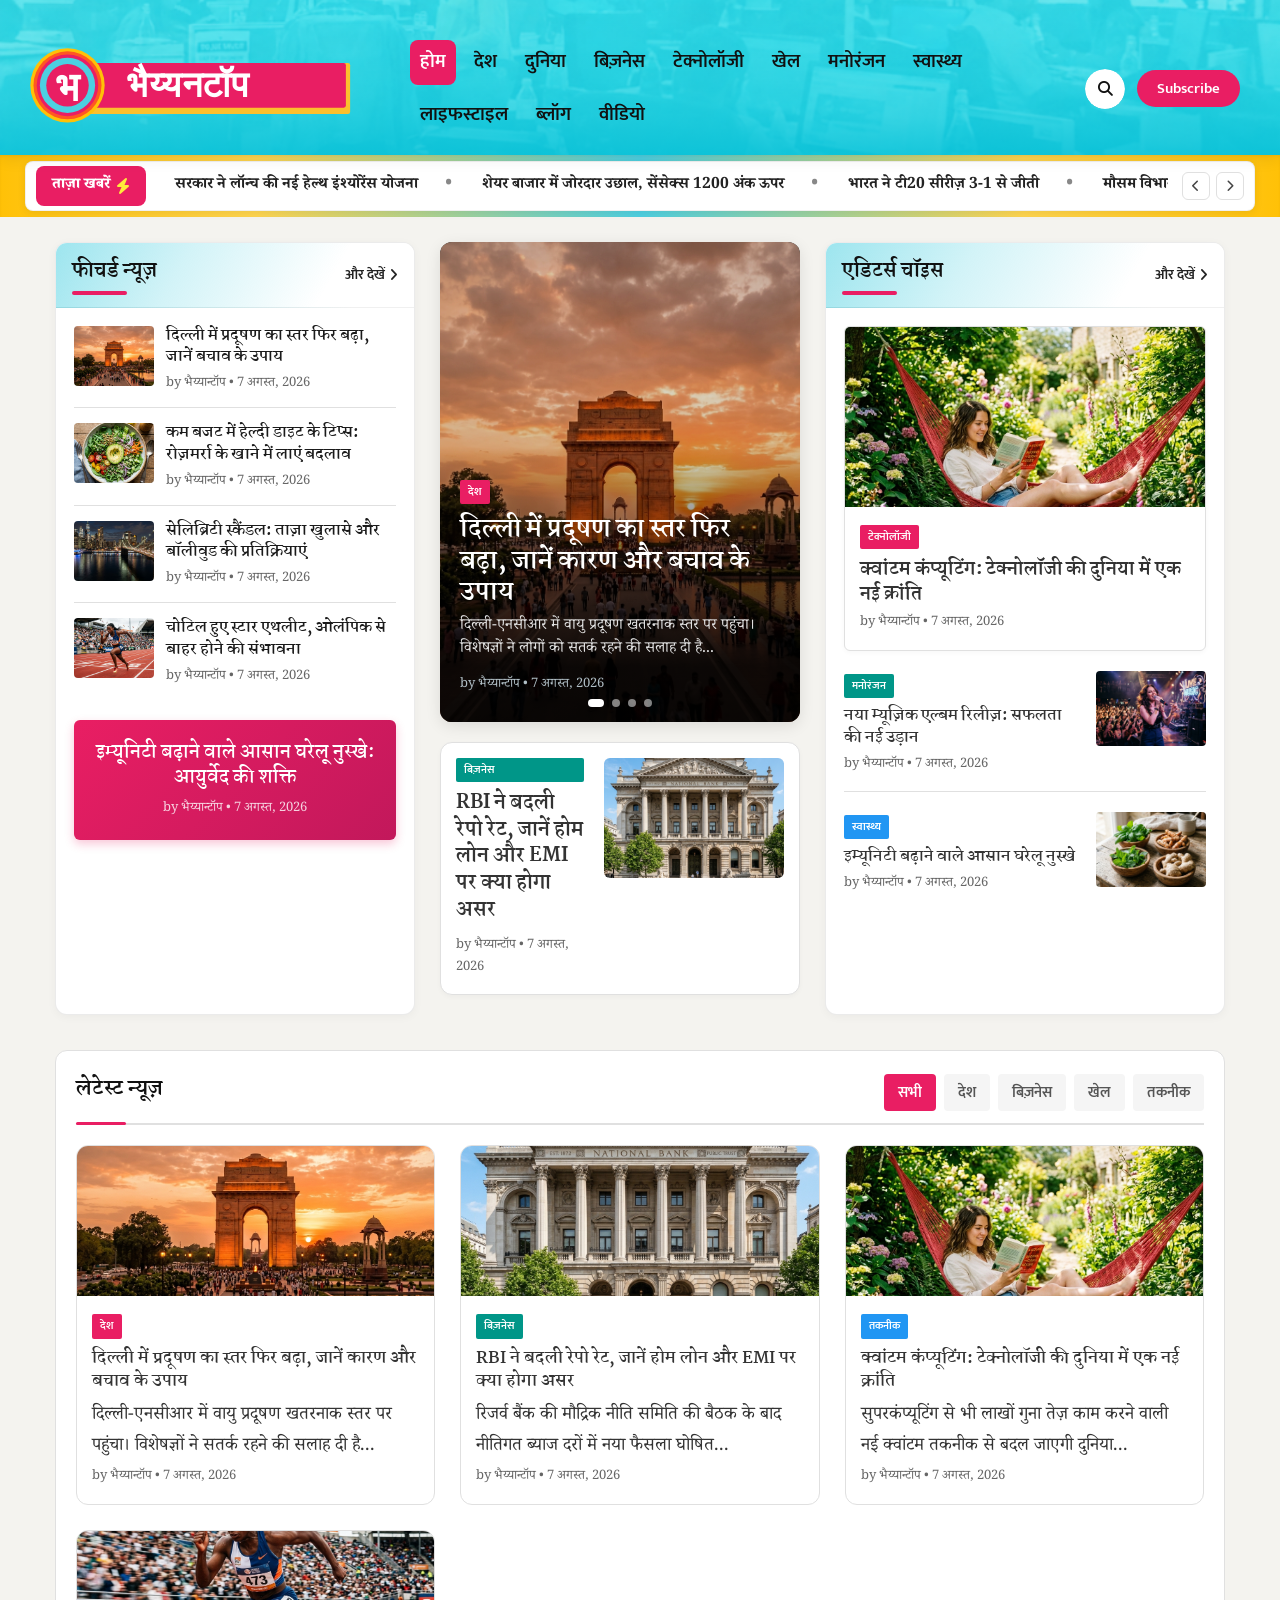
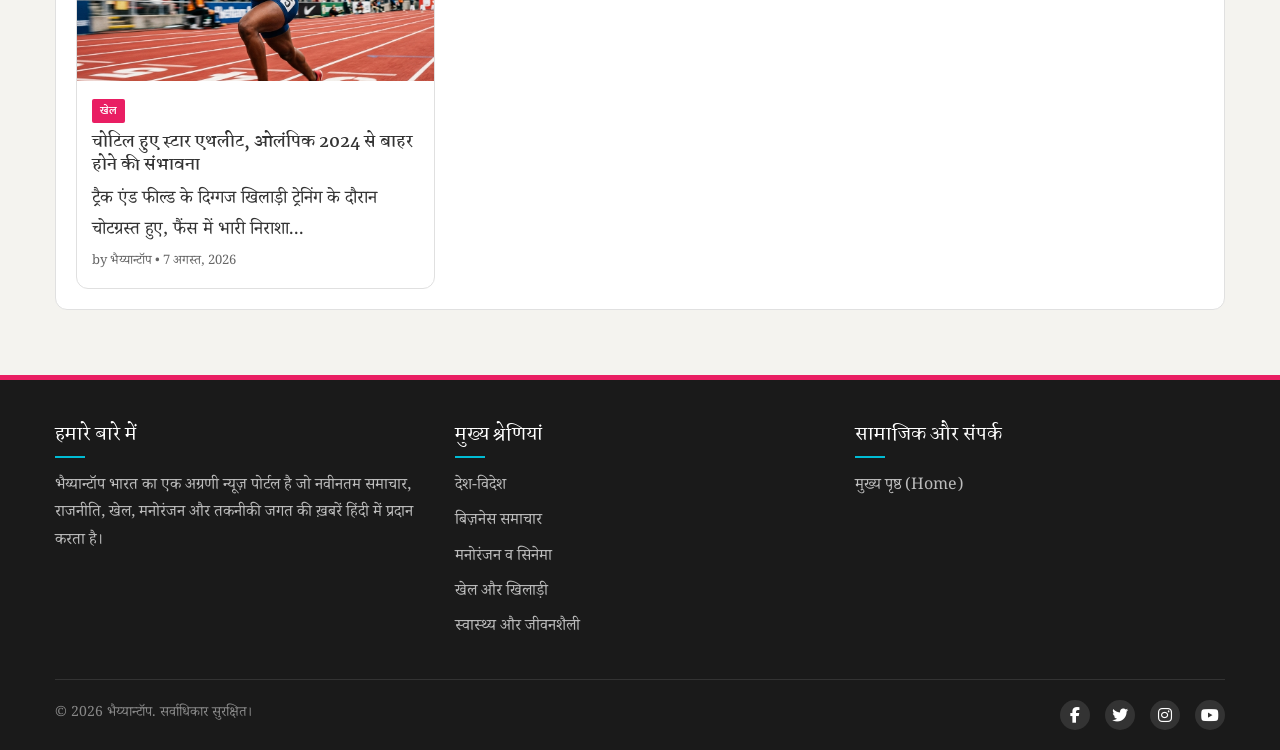
==== commit 2f97203a: "chore: update index.html and regenerate bhaiyyantop deployment package" ====
--- a/index.html
+++ b/index.html
@@ -1,510 +1,552 @@
 <!DOCTYPE html>
 <html lang="hi">
+
 <head>
     <meta charset="UTF-8">
     <meta name="viewport" content="width=device-width, initial-scale=1.0">
     <title>भैय्यान्टॉप (Bhaiyyantop) - लाइव वेबसाइट पूर्वावलोकन (Preview)</title>
     <link rel="profile" href="https://gmpg.org/xfn/11">
     <!-- Google Fonts & FontAwesome Icons -->
-    <link rel="stylesheet" href="https://fonts.googleapis.com/css2?family=Noto+Sans+Devanagari:wght@400;500;600;700;800;900&display=swap">
+    <link rel="stylesheet"
+        href="https://fonts.googleapis.com/css2?family=Noto+Sans+Devanagari:wght@400;500;600;700;800;900&display=swap">
     <link rel="stylesheet" href="https://cdnjs.cloudflare.com/ajax/libs/font-awesome/6.4.0/css/all.min.css">
     <!-- Theme CSS -->
     <link rel="stylesheet" href="bhaiyyantop/style.css">
 </head>
+
 <body class="home blog">
 
-<header id="masthead" class="site-header">
-    <div class="container header-inner">
-        <!-- Site Branding Logo -->
-        <div class="logo-container">
-            <a href="preview.html" rel="home" class="logo-link">
-                <img src="bhaiyyantop/assets/images/logo.svg" alt="भैय्यान्टॉप" class="custom-logo">
-            </a>
+    <header id="masthead" class="site-header">
+        <div class="container header-inner">
+            <!-- Site Branding Logo -->
+            <div class="logo-container">
+                <a href="preview.html" rel="home" class="logo-link">
+                    <img src="bhaiyyantop/assets/images/logo.svg" alt="भैय्यान्टॉप" class="custom-logo">
+                </a>
+            </div>
+
+            <!-- Categories Navigation Menu (In same line as logo) -->
+            <nav id="site-navigation" class="header-nav main-navigation" aria-label="Primary Menu">
+                <button class="menu-toggle" aria-controls="primary-menu" aria-expanded="false"
+                    aria-label="Toggle Navigation">
+                    <span class="hamburger-bar"></span>
+                    <span class="hamburger-bar"></span>
+                    <span class="hamburger-bar"></span>
+                </button>
+
+
+
+                <div class="nav-menu-wrapper" id="primary-menu">
+                    <ul class="header-menu">
+                        <li class="current-menu-item"><a href="preview.html">होम</a></li>
+                        <li><a href="#desh">देश</a></li>
+                        <li><a href="#duniya">दुनिया</a></li>
+                        <li><a href="#business">बिज़नेस</a></li>
+                        <li><a href="#technology">टेक्नोलॉजी</a></li>
+                        <li><a href="#khel">खेल</a></li>
+                        <li><a href="#manoranjan">मनोरंजन</a></li>
+                        <li><a href="#swasthya">स्वास्थ्य</a></li>
+                        <li><a href="#lifestyle">लाइफस्टाइल</a></li>
+                        <li><a href="#blog">ब्लॉग</a></li>
+                        <li><a href="#video">वीडियो</a></li>
+                    </ul>
+                </div>
+            </nav>
+
+            <!-- Right Side Actions: Social Buttons -->
+            <div class="header-actions">
+                <div class="header-search-wrap">
+                    <form class="header-search-form" onsubmit="return false;">
+                        <input type="search" class="header-search-input" placeholder="खोजें... / Search..."
+                            autocomplete="off">
+                        <button type="button" class="header-search-submit-btn" aria-label="Search">
+                            <i class="fa fa-search"></i>
+                        </button>
+                    </form>
+                </div>
+                <a href="https://youtube.com/@bhaiyyantop?si=7OtlJ7ZhX0__RkR0" target="_blank" rel="noopener noreferrer"
+                    class="subscribe-btn">Subscribe</a>
+            </div>
         </div>
-
-        <!-- Categories Navigation Menu (In same line as logo) -->
-        <nav id="site-navigation" class="header-nav main-navigation" aria-label="Primary Menu">
-            <button class="menu-toggle" aria-controls="primary-menu" aria-expanded="false" aria-label="Toggle Navigation">
-                <span class="hamburger-bar"></span>
-                <span class="hamburger-bar"></span>
-                <span class="hamburger-bar"></span>
-            </button>
-
-            <div class="header-weather-date">
-                <span class="header-date"><i class="fa-regular fa-calendar-alt"></i> 8 अगस्त</span>
-                <span class="header-temp"><i class="fa-solid fa-cloud-sun"></i> 28°C</span>
-            </div>
-
-            <div class="nav-menu-wrapper" id="primary-menu">
-                <ul class="header-menu">
-                    <li class="current-menu-item"><a href="preview.html">होम</a></li>
-                    <li><a href="#desh">देश</a></li>
-                    <li><a href="#duniya">दुनिया</a></li>
-                    <li><a href="#business">बिज़नेस</a></li>
-                    <li><a href="#technology">टेक्नोलॉजी</a></li>
-                    <li><a href="#khel">खेल</a></li>
-                    <li><a href="#manoranjan">मनोरंजन</a></li>
-                    <li><a href="#swasthya">स्वास्थ्य</a></li>
-                    <li><a href="#lifestyle">लाइफस्टाइल</a></li>
-                    <li><a href="#blog">ब्लॉग</a></li>
-                    <li><a href="#video">वीडियो</a></li>
-                </ul>
-            </div>
-        </nav>
-
-        <!-- Right Side Actions: Social Buttons -->
-        <div class="header-actions">
-            <div class="header-search-wrap">
-                <form class="header-search-form" onsubmit="return false;">
-                    <input type="search" class="header-search-input" placeholder="खोजें... / Search..." autocomplete="off">
-                    <button type="button" class="header-search-submit-btn" aria-label="Search">
-                        <i class="fa fa-search"></i>
-                    </button>
-                </form>
-            </div>
-            <a href="https://youtube.com/@bhaiyyantop?si=7OtlJ7ZhX0__RkR0" target="_blank" rel="noopener noreferrer" class="subscribe-btn">Subscribe</a>
+    </header>
+
+    <!-- Premium Floating Sticky Navigation Bar -->
+    <div id="bhaiyyantop-sticky-nav" class="bhaiyyantop-sticky-navbar">
+        <div class="container sticky-navbar-inner">
+            <!-- Small Logo -->
+            <div class="sticky-logo-wrap">
+                <a href="preview.html" rel="home" class="sticky-logo-link">
+                    <img src="bhaiyyantop/assets/images/logo.svg" alt="भैय्यान्टॉप" class="sticky-logo-img">
+                </a>
+            </div>
+            <!-- Main Navigation Menu -->
+            <nav class="sticky-nav main-navigation" aria-label="Sticky Navigation Menu">
+                <button class="menu-toggle sticky-menu-toggle" aria-controls="sticky-primary-menu" aria-expanded="false"
+                    aria-label="Toggle Sticky Navigation">
+                    <span class="hamburger-bar"></span>
+                    <span class="hamburger-bar"></span>
+                    <span class="hamburger-bar"></span>
+                </button>
+
+
+
+                <div class="nav-menu-wrapper" id="sticky-primary-menu">
+                    <ul class="header-menu sticky-header-menu">
+                        <li class="current-menu-item"><a href="preview.html">होम</a></li>
+                        <li><a href="#desh">देश</a></li>
+                        <li><a href="#duniya">दुनिया</a></li>
+                        <li><a href="#business">बिज़नेस</a></li>
+                        <li><a href="#technology">टेक्नोलॉजी</a></li>
+                        <li><a href="#khel">खेल</a></li>
+                        <li><a href="#manoranjan">मनोरंजन</a></li>
+                        <li><a href="#swasthya">स्वास्थ्य</a></li>
+                        <li><a href="#lifestyle">लाइफस्टाइल</a></li>
+                        <li><a href="#blog">ब्लॉग</a></li>
+                        <li><a href="#video">वीडियो</a></li>
+                    </ul>
+                </div>
+            </nav>
+
+            <!-- Right Side Actions: Social Icons -->
+            <div class="sticky-actions">
+                <div class="header-search-wrap">
+                    <form class="header-search-form" onsubmit="return false;">
+                        <input type="search" class="header-search-input" placeholder="खोजें... / Search..."
+                            autocomplete="off">
+                        <button type="button" class="header-search-submit-btn" aria-label="Search">
+                            <i class="fa fa-search"></i>
+                        </button>
+                    </form>
+                </div>
+                <a href="https://youtube.com/@bhaiyyantop?si=7OtlJ7ZhX0__RkR0" target="_blank" rel="noopener noreferrer"
+                    class="subscribe-btn">Subscribe</a>
+            </div>
         </div>
     </div>
-</header>
-
-<!-- Premium Floating Sticky Navigation Bar -->
-<div id="bhaiyyantop-sticky-nav" class="bhaiyyantop-sticky-navbar">
-    <div class="container sticky-navbar-inner">
-        <!-- Small Logo -->
-        <div class="sticky-logo-wrap">
-            <a href="preview.html" rel="home" class="sticky-logo-link">
-                <img src="bhaiyyantop/assets/images/logo.svg" alt="भैय्यान्टॉप" class="sticky-logo-img">
-            </a>
+
+    <!-- Breaking News Ticker in Yellow Bar with White Color Box -->
+    <section class="breaking-ticker">
+        <div class="container ticker-container-wrap">
+            <div class="ticker-white-box">
+                <div class="ticker-label">
+                    <span>ताज़ा खबरें</span>
+                    <i class="fa fa-bolt"></i>
+                </div>
+                <div class="ticker-slider">
+                    <ul class="ticker-list">
+                        <li class="ticker-item"><a href="#news1">सरकार ने लॉन्च की नई हेल्थ इंश्योरेंस योजना</a></li>
+                        <li class="ticker-item"><a href="#news2">शेयर बाजार में जोरदार उछाल, सेंसेक्स 1200 अंक ऊपर</a>
+                        </li>
+                        <li class="ticker-item"><a href="#news3">भारत ने टी20 सीरीज़ 3-1 से जीती</a></li>
+                        <li class="ticker-item"><a href="#news4">मौसम विभाग ने जारी की भारी बारिश की चेतावनी</a></li>
+                    </ul>
+                </div>
+                <div class="ticker-controls">
+                    <button class="ticker-control-btn ticker-prev" aria-label="Previous news"><i
+                            class="fa fa-chevron-left"></i></button>
+                    <button class="ticker-control-btn ticker-next" aria-label="Next news"><i
+                            class="fa fa-chevron-right"></i></button>
+                </div>
+            </div>
         </div>
-        <!-- Main Navigation Menu -->
-        <nav class="sticky-nav main-navigation" aria-label="Sticky Navigation Menu">
-            <button class="menu-toggle sticky-menu-toggle" aria-controls="sticky-primary-menu" aria-expanded="false" aria-label="Toggle Sticky Navigation">
-                <span class="hamburger-bar"></span>
-                <span class="hamburger-bar"></span>
-                <span class="hamburger-bar"></span>
-            </button>
-            
-            <div class="header-weather-date">
-                <span class="header-date"><i class="fa-regular fa-calendar-alt"></i> 8 अगस्त</span>
-                <span class="header-temp"><i class="fa-solid fa-cloud-sun"></i> 28°C</span>
-            </div>
-
-            <div class="nav-menu-wrapper" id="sticky-primary-menu">
-                <ul class="header-menu sticky-header-menu">
-                    <li class="current-menu-item"><a href="preview.html">होम</a></li>
-                    <li><a href="#desh">देश</a></li>
-                    <li><a href="#duniya">दुनिया</a></li>
-                    <li><a href="#business">बिज़नेस</a></li>
-                    <li><a href="#technology">टेक्नोलॉजी</a></li>
-                    <li><a href="#khel">खेल</a></li>
-                    <li><a href="#manoranjan">मनोरंजन</a></li>
-                    <li><a href="#swasthya">स्वास्थ्य</a></li>
-                    <li><a href="#lifestyle">लाइफस्टाइल</a></li>
-                    <li><a href="#blog">ब्लॉग</a></li>
-                    <li><a href="#video">वीडियो</a></li>
-                </ul>
-            </div>
-        </nav>
-
-        <!-- Right Side Actions: Social Icons -->
-        <div class="sticky-actions">
-            <div class="header-search-wrap">
-                <form class="header-search-form" onsubmit="return false;">
-                    <input type="search" class="header-search-input" placeholder="खोजें... / Search..." autocomplete="off">
-                    <button type="button" class="header-search-submit-btn" aria-label="Search">
-                        <i class="fa fa-search"></i>
-                    </button>
-                </form>
-            </div>
-            <a href="https://youtube.com/@bhaiyyantop?si=7OtlJ7ZhX0__RkR0" target="_blank" rel="noopener noreferrer" class="subscribe-btn">Subscribe</a>
+    </section>
+
+    <!-- Mobile Subheader with Menu Toggle and Gwalior Breaking -->
+    <div class="mobile-subheader">
+        <div class="container mobile-subheader-inner">
+            <div class="mobile-left-header">
+                <button class="menu-toggle subheader-menu-toggle" aria-controls="primary-menu" aria-expanded="false"
+                    aria-label="Toggle Navigation">
+                    <span class="hamburger-bar"></span>
+                    <span class="hamburger-bar"></span>
+                    <span class="hamburger-bar"></span>
+                </button>
+            </div>
+            <div class="mobile-header-actions">
+                <div class="header-search-wrap">
+                    <form class="header-search-form" onsubmit="return false;">
+                        <input type="search" class="header-search-input" placeholder="खोजें... / Search..."
+                            autocomplete="off">
+                        <button type="button" class="header-search-submit-btn" aria-label="Search">
+                            <i class="fa fa-search"></i>
+                        </button>
+                    </form>
+                </div>
+                <a href="https://youtube.com/@bhaiyyantop?si=7OtlJ7ZhX0__RkR0" target="_blank" rel="noopener noreferrer"
+                    class="subscribe-btn">Subscribe</a>
+            </div>
         </div>
     </div>
-</div>
-
-<!-- Breaking News Ticker in Yellow Bar with White Color Box -->
-<section class="breaking-ticker">
-    <div class="container ticker-container-wrap">
-        <div class="ticker-white-box">
-            <div class="ticker-label">
-                <span>ताज़ा खबरें</span>
-                <i class="fa fa-bolt"></i>
-            </div>
-            <div class="ticker-slider">
-                <ul class="ticker-list">
-                    <li class="ticker-item"><a href="#news1">सरकार ने लॉन्च की नई हेल्थ इंश्योरेंस योजना</a></li>
-                    <li class="ticker-item"><a href="#news2">शेयर बाजार में जोरदार उछाल, सेंसेक्स 1200 अंक ऊपर</a></li>
-                    <li class="ticker-item"><a href="#news3">भारत ने टी20 सीरीज़ 3-1 से जीती</a></li>
-                    <li class="ticker-item"><a href="#news4">मौसम विभाग ने जारी की भारी बारिश की चेतावनी</a></li>
-                </ul>
-            </div>
-            <div class="ticker-controls">
-                <button class="ticker-control-btn ticker-prev" aria-label="Previous news"><i class="fa fa-chevron-left"></i></button>
-                <button class="ticker-control-btn ticker-next" aria-label="Next news"><i class="fa fa-chevron-right"></i></button>
-            </div>
+
+    <!-- Main Content Area -->
+    <div class="main-wrapper">
+        <div class="container theme-grid">
+
+            <!-- COLUMN 1: LEFT SIDEBAR (फीचर्ड न्यूज़) -->
+            <aside class="col-left">
+                <div class="section-title-wrap">
+                    <h2 class="section-title">फीचर्ड न्यूज़</h2>
+                    <a href="#desh" class="section-more-link">और देखें <i class="fa fa-angle-right"></i></a>
+                </div>
+
+                <div class="featured-news-list">
+                    <article class="mini-news-card whole-card-link">
+                        <div class="mini-news-thumb">
+                            <img src="bhaiyyantop/assets/images/hero_india_gate.png" alt="दिल्ली में प्रदूषण"
+                                loading="lazy">
+                        </div>
+                        <div class="mini-news-content">
+                            <h3 class="mini-news-title">
+                                <a href="#news-101" class="stretched-link">दिल्ली में प्रदूषण का स्तर फिर बढ़ा, जानें
+                                    बचाव के उपाय</a>
+                            </h3>
+                            <div class="post-meta">by <a href="#author" class="author-link">भैय्यान्टॉप</a> &bull; 7
+                                अगस्त, 2026</div>
+                        </div>
+                    </article>
+
+                    <article class="mini-news-card whole-card-link">
+                        <div class="mini-news-thumb">
+                            <img src="bhaiyyantop/assets/images/healthy_diet.png" alt="हेल्दी डाइट" loading="lazy">
+                        </div>
+                        <div class="mini-news-content">
+                            <h3 class="mini-news-title">
+                                <a href="#news-102" class="stretched-link">कम बजट में हेल्दी डाइट के टिप्स: रोज़मर्रा के
+                                    खाने में लाएं बदलाव</a>
+                            </h3>
+                            <div class="post-meta">by <a href="#author" class="author-link">भैय्यान्टॉप</a> &bull; 7
+                                अगस्त, 2026</div>
+                        </div>
+                    </article>
+
+                    <article class="mini-news-card whole-card-link">
+                        <div class="mini-news-thumb">
+                            <img src="bhaiyyantop/assets/images/city_skyline.png" alt="सेलिब्रिटी स्कैंडल"
+                                loading="lazy">
+                        </div>
+                        <div class="mini-news-content">
+                            <h3 class="mini-news-title">
+                                <a href="#news-103" class="stretched-link">सेलिब्रिटी स्कैंडल: ताज़ा खुलासे और बॉलीवुड
+                                    की प्रतिक्रियाएं</a>
+                            </h3>
+                            <div class="post-meta">by <a href="#author" class="author-link">भैय्यान्टॉप</a> &bull; 7
+                                अगस्त, 2026</div>
+                        </div>
+                    </article>
+
+                    <article class="mini-news-card whole-card-link">
+                        <div class="mini-news-thumb">
+                            <img src="bhaiyyantop/assets/images/athlete_running.png" alt="ओलंपिक 2024" loading="lazy">
+                        </div>
+                        <div class="mini-news-content">
+                            <h3 class="mini-news-title">
+                                <a href="#news-104" class="stretched-link">चोटिल हुए स्टार एथलीट, ओलंपिक से बाहर होने की
+                                    संभावना</a>
+                            </h3>
+                            <div class="post-meta">by <a href="#author" class="author-link">भैय्यान्टॉप</a> &bull; 7
+                                अगस्त, 2026</div>
+                        </div>
+                    </article>
+                </div>
+
+                <div class="color-card-promo whole-card-link">
+                    <h3><a href="#promo" class="stretched-link">इम्यूनिटी बढ़ाने वाले आसान घरेलू नुस्खे: आयुर्वेद की
+                            शक्ति</a></h3>
+                    <div class="post-meta">by <span>भैय्यान्टॉप</span> &bull; 7 अगस्त, 2026</div>
+                </div>
+            </aside>
+
+            <!-- COLUMN 2: MIDDLE MAIN CONTENT (Hero & Featured) -->
+            <main class="col-middle">
+                <div class="hero-slider-wrap" id="heroSlider">
+                    <div class="hero-slide active whole-card-link">
+                        <img src="bhaiyyantop/assets/images/hero_india_gate.png" alt="दिल्ली में वायु प्रदूषण">
+                        <div class="hero-overlay">
+                            <a href="#desh" class="cat-badge pink">देश</a>
+                            <h2 class="hero-title">
+                                <a href="#hero-main" class="stretched-link">दिल्ली में प्रदूषण का स्तर फिर बढ़ा, जानें
+                                    कारण और बचाव के उपाय</a>
+                            </h2>
+                            <p class="hero-excerpt">दिल्ली-एनसीआर में वायु प्रदूषण खतरनाक स्तर पर पहुंचा। विशेषज्ञों ने
+                                लोगों को सतर्क रहने की सलाह दी है...</p>
+                            <div class="post-meta">by <span>भैय्यान्टॉप</span> &bull; 7 अगस्त, 2026</div>
+                        </div>
+                    </div>
+
+                    <div class="slider-pagination">
+                        <span class="slider-dot active"></span>
+                        <span class="slider-dot"></span>
+                        <span class="slider-dot"></span>
+                        <span class="slider-dot"></span>
+                    </div>
+                </div>
+
+                <div class="mid-featured-story whole-card-link">
+                    <div class="mid-card-inner">
+                        <div class="mid-card-content">
+                            <a href="#business" class="cat-badge teal">बिज़नेस</a>
+                            <h3 class="mid-card-title">
+                                <a href="#rbi-story" class="stretched-link">RBI ने बदली रेपो रेट, जानें होम लोन और EMI
+                                    पर क्या होगा असर</a>
+                            </h3>
+                            <div class="post-meta">by <span>भैय्यान्टॉप</span> &bull; 7 अगस्त, 2026</div>
+                        </div>
+                        <div class="mid-card-image">
+                            <img src="bhaiyyantop/assets/images/rbi_building.png" alt="RBI रेपो रेट">
+                        </div>
+                    </div>
+                </div>
+            </main>
+
+            <!-- COLUMN 3: RIGHT SIDEBAR (एडिटर्स चॉइस) -->
+            <aside class="col-right">
+                <div class="section-title-wrap">
+                    <h2 class="section-title">एडिटर्स चॉइस</h2>
+                    <a href="#blog" class="section-more-link">और देखें <i class="fa fa-angle-right"></i></a>
+                </div>
+
+                <div class="editors-choice-list">
+                    <article class="editors-hero-card whole-card-link">
+                        <div class="editors-hero-image">
+                            <img src="bhaiyyantop/assets/images/editor_girl_reading.png" alt="क्वांटम कंप्यूटिंग">
+                        </div>
+                        <div class="editors-hero-content">
+                            <a href="#technology" class="cat-badge pink">टेक्नोलॉजी</a>
+                            <h3 class="editors-hero-title">
+                                <a href="#quantum-story" class="stretched-link">क्वांटम कंप्यूटिंग: टेक्नोलॉजी की दुनिया
+                                    में एक नई क्रांति</a>
+                            </h3>
+                            <div class="post-meta">by <span>भैय्यान्टॉप</span> &bull; 7 अगस्त, 2026</div>
+                        </div>
+                    </article>
+
+                    <article class="editors-wide-card whole-card-link">
+                        <div class="editors-wide-content">
+                            <a href="#manoranjan" class="cat-badge teal">मनोरंजन</a>
+                            <h3 class="editors-wide-title">
+                                <a href="#music-story" class="stretched-link">नया म्यूज़िक एल्बम रिलीज़: सफलता की नई
+                                    उड़ान</a>
+                            </h3>
+                            <div class="post-meta">by <span>भैय्यान्टॉप</span> &bull; 7 अगस्त, 2026</div>
+                        </div>
+                        <div class="editors-wide-thumb">
+                            <img src="bhaiyyantop/assets/images/music_concert.png" alt="म्यूज़िक एल्बम">
+                        </div>
+                    </article>
+
+                    <article class="editors-wide-card whole-card-link">
+                        <div class="editors-wide-content">
+                            <a href="#swasthya" class="cat-badge blue">स्वास्थ्य</a>
+                            <h3 class="editors-wide-title">
+                                <a href="#herbs-story" class="stretched-link">इम्यूनिटी बढ़ाने वाले आसान घरेलू
+                                    नुस्खे</a>
+                            </h3>
+                            <div class="post-meta">by <span>भैय्यान्टॉप</span> &bull; 7 अगस्त, 2026</div>
+                        </div>
+                        <div class="editors-wide-thumb">
+                            <img src="bhaiyyantop/assets/images/herbs_immunity.png" alt="घरेलू नुस्खे">
+                        </div>
+                    </article>
+                </div>
+            </aside>
+
+            <!-- BOTTOM SECTION: LATEST NEWS (लेटेस्ट न्यूज़) -->
+            <section class="bottom-news-section">
+                <div class="bottom-section-header">
+                    <h2 class="section-title">लेटेस्ट न्यूज़</h2>
+                    <ul class="category-tabs">
+                        <li><button class="cat-tab-btn active" data-category="all">सभी</button></li>
+                        <li><button class="cat-tab-btn" data-category="desh">देश</button></li>
+                        <li><button class="cat-tab-btn" data-category="business">बिज़नेस</button></li>
+                        <li><button class="cat-tab-btn" data-category="khel">खेल</button></li>
+                        <li><button class="cat-tab-btn" data-category="technology">तकनीक</button></li>
+                    </ul>
+                </div>
+
+                <div class="latest-news-grid" id="latestNewsGrid">
+                    <article class="grid-news-card whole-card-link" data-cats="desh">
+                        <div class="grid-news-thumb">
+                            <img src="bhaiyyantop/assets/images/hero_india_gate.png" alt="दिल्ली में प्रदूषण"
+                                loading="lazy">
+                        </div>
+                        <div class="grid-news-content">
+                            <div class="post-card-top-meta">
+                                <a href="#desh" class="cat-badge pink">देश</a>
+                            </div>
+                            <h3 class="grid-news-title">
+                                <a href="#grid-1" class="stretched-link">दिल्ली में प्रदूषण का स्तर फिर बढ़ा, जानें कारण
+                                    और बचाव के उपाय</a>
+                            </h3>
+                            <div class="grid-news-excerpt">दिल्ली-एनसीआर में वायु प्रदूषण खतरनाक स्तर पर पहुंचा।
+                                विशेषज्ञों ने सतर्क रहने की सलाह दी है...</div>
+                            <div class="post-meta">by <a href="#author" class="author-link">भैय्यान्टॉप</a> &bull; 7
+                                अगस्त, 2026</div>
+                        </div>
+                    </article>
+
+                    <article class="grid-news-card whole-card-link" data-cats="business">
+                        <div class="grid-news-thumb">
+                            <img src="bhaiyyantop/assets/images/rbi_building.png" alt="RBI रेपो रेट" loading="lazy">
+                        </div>
+                        <div class="grid-news-content">
+                            <div class="post-card-top-meta">
+                                <a href="#business" class="cat-badge teal">बिज़नेस</a>
+                            </div>
+                            <h3 class="grid-news-title">
+                                <a href="#grid-2" class="stretched-link">RBI ने बदली रेपो रेट, जानें होम लोन और EMI पर
+                                    क्या होगा असर</a>
+                            </h3>
+                            <div class="grid-news-excerpt">रिजर्व बैंक की मौद्रिक नीति समिति की बैठक के बाद नीतिगत ब्याज
+                                दरों में नया फैसला घोषित...</div>
+                            <div class="post-meta">by <a href="#author" class="author-link">भैय्यान्टॉप</a> &bull; 7
+                                अगस्त, 2026</div>
+                        </div>
+                    </article>
+
+                    <article class="grid-news-card whole-card-link" data-cats="technology">
+                        <div class="grid-news-thumb">
+                            <img src="bhaiyyantop/assets/images/editor_girl_reading.png" alt="क्वांटम कंप्यूटिंग"
+                                loading="lazy">
+                        </div>
+                        <div class="grid-news-content">
+                            <div class="post-card-top-meta">
+                                <a href="#technology" class="cat-badge blue">तकनीक</a>
+                            </div>
+                            <h3 class="grid-news-title">
+                                <a href="#grid-3" class="stretched-link">क्वांटम कंप्यूटिंग: टेक्नोलॉजी की दुनिया में एक
+                                    नई क्रांति</a>
+                            </h3>
+                            <div class="grid-news-excerpt">सुपरकंप्यूटिंग से भी लाखों गुना तेज़ काम करने वाली नई क्वांटम
+                                तकनीक से बदल जाएगी दुनिया...</div>
+                            <div class="post-meta">by <a href="#author" class="author-link">भैय्यान्टॉप</a> &bull; 7
+                                अगस्त, 2026</div>
+                        </div>
+                    </article>
+
+                    <article class="grid-news-card whole-card-link" data-cats="khel">
+                        <div class="grid-news-thumb">
+                            <img src="bhaiyyantop/assets/images/athlete_running.png" alt="एथलीट" loading="lazy">
+                        </div>
+                        <div class="grid-news-content">
+                            <div class="post-card-top-meta">
+                                <a href="#khel" class="cat-badge pink">खेल</a>
+                            </div>
+                            <h3 class="grid-news-title">
+                                <a href="#grid-4" class="stretched-link">चोटिल हुए स्टार एथलीट, ओलंपिक 2024 से बाहर होने
+                                    की संभावना</a>
+                            </h3>
+                            <div class="grid-news-excerpt">ट्रैक एंड फील्ड के दिग्गज खिलाड़ी ट्रेनिंग के दौरान चोटग्रस्त
+                                हुए, फैंस में भारी निराशा...</div>
+                            <div class="post-meta">by <a href="#author" class="author-link">भैय्यान्टॉप</a> &bull; 7
+                                अगस्त, 2026</div>
+                        </div>
+                    </article>
+                </div>
+            </section>
+
         </div>
     </div>
-</section>
-
-<!-- Mobile Subheader with Menu Toggle and Gwalior Breaking -->
-<div class="mobile-subheader">
-    <div class="container mobile-subheader-inner">
-        <div class="mobile-left-header">
-            <button class="menu-toggle subheader-menu-toggle" aria-controls="primary-menu" aria-expanded="false" aria-label="Toggle Navigation">
-                <span class="hamburger-bar"></span>
-                <span class="hamburger-bar"></span>
-                <span class="hamburger-bar"></span>
-            </button>
-            <span class="gwalior-breaking-text">Bhaiyyantop</span>
+
+    <!-- Footer Section -->
+    <footer id="colophon" class="site-footer">
+        <div class="container">
+            <div class="footer-widgets">
+                <div class="footer-widget">
+                    <h4>हमारे बारे में</h4>
+                    <p>भैय्यान्टॉप भारत का एक अग्रणी न्यूज़ पोर्टल है जो नवीनतम समाचार, राजनीति, खेल, मनोरंजन और तकनीकी
+                        जगत की ख़बरें हिंदी में प्रदान करता है।</p>
+                </div>
+                <div class="footer-widget">
+                    <h4>मुख्य श्रेणियां</h4>
+                    <ul>
+                        <li><a href="#desh">देश-विदेश</a></li>
+                        <li><a href="#business">बिज़नेस समाचार</a></li>
+                        <li><a href="#manoranjan">मनोरंजन व सिनेमा</a></li>
+                        <li><a href="#khel">खेल और खिलाड़ी</a></li>
+                        <li><a href="#swasthya">स्वास्थ्य और जीवनशैली</a></li>
+                    </ul>
+                </div>
+                <div class="footer-widget">
+                    <h4>सामाजिक और संपर्क</h4>
+                    <ul>
+                        <li><a href="preview.html">मुख्य पृष्ठ (Home)</a></li>
+                    </ul>
+                </div>
+            </div>
+
+            <div class="footer-bottom">
+                <p>© 2026 भैय्यान्टॉप. सर्वाधिकार सुरक्षित।</p>
+                <div class="footer-socials">
+                    <a href="#" aria-label="Facebook"><i class="fab fa-facebook-f"></i></a>
+                    <a href="#" aria-label="Twitter"><i class="fab fa-twitter"></i></a>
+                    <a href="#" aria-label="Instagram"><i class="fab fa-instagram"></i></a>
+                    <a href="#" aria-label="YouTube"><i class="fab fa-youtube"></i></a>
+                </div>
+            </div>
         </div>
-        <div class="mobile-header-actions">
-            <div class="header-search-wrap">
-                <form class="header-search-form" onsubmit="return false;">
-                    <input type="search" class="header-search-input" placeholder="खोजें... / Search..." autocomplete="off">
-                    <button type="button" class="header-search-submit-btn" aria-label="Search">
-                        <i class="fa fa-search"></i>
-                    </button>
-                </form>
-            </div>
-            <a href="https://youtube.com/@bhaiyyantop?si=7OtlJ7ZhX0__RkR0" target="_blank" rel="noopener noreferrer" class="subscribe-btn">Subscribe</a>
-        </div>
-    </div>
-</div>
-
-<!-- Main Content Area -->
-<div class="main-wrapper">
-    <div class="container theme-grid">
-        
-        <!-- COLUMN 1: LEFT SIDEBAR (फीचर्ड न्यूज़) -->
-        <aside class="col-left">
-            <div class="section-title-wrap">
-                <h2 class="section-title">फीचर्ड न्यूज़</h2>
-                <a href="#desh" class="section-more-link">और देखें <i class="fa fa-angle-right"></i></a>
-            </div>
-
-            <div class="featured-news-list">
-                <article class="mini-news-card whole-card-link">
-                    <div class="mini-news-thumb">
-                        <img src="bhaiyyantop/assets/images/hero_india_gate.png" alt="दिल्ली में प्रदूषण" loading="lazy">
-                    </div>
-                    <div class="mini-news-content">
-                        <h3 class="mini-news-title">
-                            <a href="#news-101" class="stretched-link">दिल्ली में प्रदूषण का स्तर फिर बढ़ा, जानें बचाव के उपाय</a>
-                        </h3>
-                        <div class="post-meta">by <a href="#author" class="author-link">भैय्यान्टॉप</a> &bull; 7 अगस्त, 2026</div>
-                    </div>
-                </article>
-
-                <article class="mini-news-card whole-card-link">
-                    <div class="mini-news-thumb">
-                        <img src="bhaiyyantop/assets/images/healthy_diet.png" alt="हेल्दी डाइट" loading="lazy">
-                    </div>
-                    <div class="mini-news-content">
-                        <h3 class="mini-news-title">
-                            <a href="#news-102" class="stretched-link">कम बजट में हेल्दी डाइट के टिप्स: रोज़मर्रा के खाने में लाएं बदलाव</a>
-                        </h3>
-                        <div class="post-meta">by <a href="#author" class="author-link">भैय्यान्टॉप</a> &bull; 7 अगस्त, 2026</div>
-                    </div>
-                </article>
-
-                <article class="mini-news-card whole-card-link">
-                    <div class="mini-news-thumb">
-                        <img src="bhaiyyantop/assets/images/city_skyline.png" alt="सेलिब्रिटी स्कैंडल" loading="lazy">
-                    </div>
-                    <div class="mini-news-content">
-                        <h3 class="mini-news-title">
-                            <a href="#news-103" class="stretched-link">सेलिब्रिटी स्कैंडल: ताज़ा खुलासे और बॉलीवुड की प्रतिक्रियाएं</a>
-                        </h3>
-                        <div class="post-meta">by <a href="#author" class="author-link">भैय्यान्टॉप</a> &bull; 7 अगस्त, 2026</div>
-                    </div>
-                </article>
-
-                <article class="mini-news-card whole-card-link">
-                    <div class="mini-news-thumb">
-                        <img src="bhaiyyantop/assets/images/athlete_running.png" alt="ओलंपिक 2024" loading="lazy">
-                    </div>
-                    <div class="mini-news-content">
-                        <h3 class="mini-news-title">
-                            <a href="#news-104" class="stretched-link">चोटिल हुए स्टार एथलीट, ओलंपिक से बाहर होने की संभावना</a>
-                        </h3>
-                        <div class="post-meta">by <a href="#author" class="author-link">भैय्यान्टॉप</a> &bull; 7 अगस्त, 2026</div>
-                    </div>
-                </article>
-            </div>
-
-            <div class="color-card-promo whole-card-link">
-                <h3><a href="#promo" class="stretched-link">इम्यूनिटी बढ़ाने वाले आसान घरेलू नुस्खे: आयुर्वेद की शक्ति</a></h3>
-                <div class="post-meta">by <span>भैय्यान्टॉप</span> &bull; 7 अगस्त, 2026</div>
-            </div>
-        </aside>
-
-        <!-- COLUMN 2: MIDDLE MAIN CONTENT (Hero & Featured) -->
-        <main class="col-middle">
-            <div class="hero-slider-wrap" id="heroSlider">
-                <div class="hero-slide active whole-card-link">
-                    <img src="bhaiyyantop/assets/images/hero_india_gate.png" alt="दिल्ली में वायु प्रदूषण">
-                    <div class="hero-overlay">
-                        <a href="#desh" class="cat-badge pink">देश</a>
-                        <h2 class="hero-title">
-                            <a href="#hero-main" class="stretched-link">दिल्ली में प्रदूषण का स्तर फिर बढ़ा, जानें कारण और बचाव के उपाय</a>
-                        </h2>
-                        <p class="hero-excerpt">दिल्ली-एनसीआर में वायु प्रदूषण खतरनाक स्तर पर पहुंचा। विशेषज्ञों ने लोगों को सतर्क रहने की सलाह दी है...</p>
-                        <div class="post-meta">by <span>भैय्यान्टॉप</span> &bull; 7 अगस्त, 2026</div>
-                    </div>
-                </div>
-
-                <div class="slider-pagination">
-                    <span class="slider-dot active"></span>
-                    <span class="slider-dot"></span>
-                    <span class="slider-dot"></span>
-                    <span class="slider-dot"></span>
-                </div>
-            </div>
-
-            <div class="mid-featured-story whole-card-link">
-                <div class="mid-card-inner">
-                    <div class="mid-card-content">
-                        <a href="#business" class="cat-badge teal">बिज़नेस</a>
-                        <h3 class="mid-card-title">
-                            <a href="#rbi-story" class="stretched-link">RBI ने बदली रेपो रेट, जानें होम लोन और EMI पर क्या होगा असर</a>
-                        </h3>
-                        <div class="post-meta">by <span>भैय्यान्टॉप</span> &bull; 7 अगस्त, 2026</div>
-                    </div>
-                    <div class="mid-card-image">
-                        <img src="bhaiyyantop/assets/images/rbi_building.png" alt="RBI रेपो रेट">
-                    </div>
-                </div>
-            </div>
-        </main>
-
-        <!-- COLUMN 3: RIGHT SIDEBAR (एडिटर्स चॉइस) -->
-        <aside class="col-right">
-            <div class="section-title-wrap">
-                <h2 class="section-title">एडिटर्स चॉइस</h2>
-                <a href="#blog" class="section-more-link">और देखें <i class="fa fa-angle-right"></i></a>
-            </div>
-
-            <div class="editors-choice-list">
-                <article class="editors-hero-card whole-card-link">
-                    <div class="editors-hero-image">
-                        <img src="bhaiyyantop/assets/images/editor_girl_reading.png" alt="क्वांटम कंप्यूटिंग">
-                    </div>
-                    <div class="editors-hero-content">
-                        <a href="#technology" class="cat-badge pink">टेक्नोलॉजी</a>
-                        <h3 class="editors-hero-title">
-                            <a href="#quantum-story" class="stretched-link">क्वांटम कंप्यूटिंग: टेक्नोलॉजी की दुनिया में एक नई क्रांति</a>
-                        </h3>
-                        <div class="post-meta">by <span>भैय्यान्टॉप</span> &bull; 7 अगस्त, 2026</div>
-                    </div>
-                </article>
-
-                <article class="editors-wide-card whole-card-link">
-                    <div class="editors-wide-content">
-                        <a href="#manoranjan" class="cat-badge teal">मनोरंजन</a>
-                        <h3 class="editors-wide-title">
-                            <a href="#music-story" class="stretched-link">नया म्यूज़िक एल्बम रिलीज़: सफलता की नई उड़ान</a>
-                        </h3>
-                        <div class="post-meta">by <span>भैय्यान्टॉप</span> &bull; 7 अगस्त, 2026</div>
-                    </div>
-                    <div class="editors-wide-thumb">
-                        <img src="bhaiyyantop/assets/images/music_concert.png" alt="म्यूज़िक एल्बम">
-                    </div>
-                </article>
-
-                <article class="editors-wide-card whole-card-link">
-                    <div class="editors-wide-content">
-                        <a href="#swasthya" class="cat-badge blue">स्वास्थ्य</a>
-                        <h3 class="editors-wide-title">
-                            <a href="#herbs-story" class="stretched-link">इम्यूनिटी बढ़ाने वाले आसान घरेलू नुस्खे</a>
-                        </h3>
-                        <div class="post-meta">by <span>भैय्यान्टॉप</span> &bull; 7 अगस्त, 2026</div>
-                    </div>
-                    <div class="editors-wide-thumb">
-                        <img src="bhaiyyantop/assets/images/herbs_immunity.png" alt="घरेलू नुस्खे">
-                    </div>
-                </article>
-            </div>
-        </aside>
-
-        <!-- BOTTOM SECTION: LATEST NEWS (लेटेस्ट न्यूज़) -->
-        <section class="bottom-news-section">
-            <div class="bottom-section-header">
-                <h2 class="section-title">लेटेस्ट न्यूज़</h2>
-                <ul class="category-tabs">
-                    <li><button class="cat-tab-btn active" data-category="all">सभी</button></li>
-                    <li><button class="cat-tab-btn" data-category="desh">देश</button></li>
-                    <li><button class="cat-tab-btn" data-category="business">बिज़नेस</button></li>
-                    <li><button class="cat-tab-btn" data-category="khel">खेल</button></li>
-                    <li><button class="cat-tab-btn" data-category="technology">तकनीक</button></li>
-                </ul>
-            </div>
-
-            <div class="latest-news-grid" id="latestNewsGrid">
-                <article class="grid-news-card whole-card-link" data-cats="desh">
-                    <div class="grid-news-thumb">
-                        <img src="bhaiyyantop/assets/images/hero_india_gate.png" alt="दिल्ली में प्रदूषण" loading="lazy">
-                    </div>
-                    <div class="grid-news-content">
-                        <div class="post-card-top-meta">
-                            <a href="#desh" class="cat-badge pink">देश</a>
-                        </div>
-                        <h3 class="grid-news-title">
-                            <a href="#grid-1" class="stretched-link">दिल्ली में प्रदूषण का स्तर फिर बढ़ा, जानें कारण और बचाव के उपाय</a>
-                        </h3>
-                        <div class="grid-news-excerpt">दिल्ली-एनसीआर में वायु प्रदूषण खतरनाक स्तर पर पहुंचा। विशेषज्ञों ने सतर्क रहने की सलाह दी है...</div>
-                        <div class="post-meta">by <a href="#author" class="author-link">भैय्यान्टॉप</a> &bull; 7 अगस्त, 2026</div>
-                    </div>
-                </article>
-
-                <article class="grid-news-card whole-card-link" data-cats="business">
-                    <div class="grid-news-thumb">
-                        <img src="bhaiyyantop/assets/images/rbi_building.png" alt="RBI रेपो रेट" loading="lazy">
-                    </div>
-                    <div class="grid-news-content">
-                        <div class="post-card-top-meta">
-                            <a href="#business" class="cat-badge teal">बिज़नेस</a>
-                        </div>
-                        <h3 class="grid-news-title">
-                            <a href="#grid-2" class="stretched-link">RBI ने बदली रेपो रेट, जानें होम लोन और EMI पर क्या होगा असर</a>
-                        </h3>
-                        <div class="grid-news-excerpt">रिजर्व बैंक की मौद्रिक नीति समिति की बैठक के बाद नीतिगत ब्याज दरों में नया फैसला घोषित...</div>
-                        <div class="post-meta">by <a href="#author" class="author-link">भैय्यान्टॉप</a> &bull; 7 अगस्त, 2026</div>
-                    </div>
-                </article>
-
-                <article class="grid-news-card whole-card-link" data-cats="technology">
-                    <div class="grid-news-thumb">
-                        <img src="bhaiyyantop/assets/images/editor_girl_reading.png" alt="क्वांटम कंप्यूटिंग" loading="lazy">
-                    </div>
-                    <div class="grid-news-content">
-                        <div class="post-card-top-meta">
-                            <a href="#technology" class="cat-badge blue">तकनीक</a>
-                        </div>
-                        <h3 class="grid-news-title">
-                            <a href="#grid-3" class="stretched-link">क्वांटम कंप्यूटिंग: टेक्नोलॉजी की दुनिया में एक नई क्रांति</a>
-                        </h3>
-                        <div class="grid-news-excerpt">सुपरकंप्यूटिंग से भी लाखों गुना तेज़ काम करने वाली नई क्वांटम तकनीक से बदल जाएगी दुनिया...</div>
-                        <div class="post-meta">by <a href="#author" class="author-link">भैय्यान्टॉप</a> &bull; 7 अगस्त, 2026</div>
-                    </div>
-                </article>
-
-                <article class="grid-news-card whole-card-link" data-cats="khel">
-                    <div class="grid-news-thumb">
-                        <img src="bhaiyyantop/assets/images/athlete_running.png" alt="एथलीट" loading="lazy">
-                    </div>
-                    <div class="grid-news-content">
-                        <div class="post-card-top-meta">
-                            <a href="#khel" class="cat-badge pink">खेल</a>
-                        </div>
-                        <h3 class="grid-news-title">
-                            <a href="#grid-4" class="stretched-link">चोटिल हुए स्टार एथलीट, ओलंपिक 2024 से बाहर होने की संभावना</a>
-                        </h3>
-                        <div class="grid-news-excerpt">ट्रैक एंड फील्ड के दिग्गज खिलाड़ी ट्रेनिंग के दौरान चोटग्रस्त हुए, फैंस में भारी निराशा...</div>
-                        <div class="post-meta">by <a href="#author" class="author-link">भैय्यान्टॉप</a> &bull; 7 अगस्त, 2026</div>
-                    </div>
-                </article>
-            </div>
-        </section>
-
-    </div>
-</div>
-
-<!-- Footer Section -->
-<footer id="colophon" class="site-footer">
-    <div class="container">
-        <div class="footer-widgets">
-            <div class="footer-widget">
-                <h4>हमारे बारे में</h4>
-                <p>भैय्यान्टॉप भारत का एक अग्रणी न्यूज़ पोर्टल है जो नवीनतम समाचार, राजनीति, खेल, मनोरंजन और तकनीकी जगत की ख़बरें हिंदी में प्रदान करता है।</p>
-            </div>
-            <div class="footer-widget">
-                <h4>मुख्य श्रेणियां</h4>
-                <ul>
-                    <li><a href="#desh">देश-विदेश</a></li>
-                    <li><a href="#business">बिज़नेस समाचार</a></li>
-                    <li><a href="#manoranjan">मनोरंजन व सिनेमा</a></li>
-                    <li><a href="#khel">खेल और खिलाड़ी</a></li>
-                    <li><a href="#swasthya">स्वास्थ्य और जीवनशैली</a></li>
-                </ul>
-            </div>
-            <div class="footer-widget">
-                <h4>सामाजिक और संपर्क</h4>
-                <ul>
-                    <li><a href="preview.html">मुख्य पृष्ठ (Home)</a></li>
-                </ul>
-            </div>
-        </div>
-        
-        <div class="footer-bottom">
-            <p>© 2026 भैय्यान्टॉप. सर्वाधिकार सुरक्षित।</p>
-            <div class="footer-socials">
-                <a href="#" aria-label="Facebook"><i class="fab fa-facebook-f"></i></a>
-                <a href="#" aria-label="Twitter"><i class="fab fa-twitter"></i></a>
-                <a href="#" aria-label="Instagram"><i class="fab fa-instagram"></i></a>
-                <a href="#" aria-label="YouTube"><i class="fab fa-youtube"></i></a>
-            </div>
-        </div>
-    </div>
-</footer>
-
-<!-- Interactive Preview Script -->
-<script>
-document.addEventListener('DOMContentLoaded', function() {
-    'use strict';
-
-    // Ticker Auto Scroll
-    const tickerList = document.querySelector('.ticker-list');
-    const tickerItems = document.querySelectorAll('.ticker-item');
-    if (tickerList && tickerItems.length > 0) {
-        let idx = 0;
-        setInterval(function() {
-            idx = (idx + 1) % tickerItems.length;
-            let w = 0;
-            for (let i = 0; i < idx; i++) w += tickerItems[i].offsetWidth;
-            tickerList.style.transform = `translateX(-${w}px)`;
-        }, 4000);
-    }
-
-    // Category Tabs Filter
-    const tabButtons = document.querySelectorAll('.cat-tab-btn');
-    const gridCards = document.querySelectorAll('.grid-news-card');
-    tabButtons.forEach(btn => {
-        btn.addEventListener('click', function() {
-            tabButtons.forEach(b => b.classList.remove('active'));
-            this.classList.add('active');
-            const cat = this.getAttribute('data-category');
-            gridCards.forEach(card => {
-                const cardCats = card.getAttribute('data-cats') ? card.getAttribute('data-cats').split(',') : [];
-                if (cat === 'all' || cardCats.includes(cat)) {
-                    card.style.display = 'flex';
-                } else {
-                    card.style.display = 'none';
-                }
+    </footer>
+
+    <!-- Interactive Preview Script -->
+    <script>
+        document.addEventListener('DOMContentLoaded', function () {
+            'use strict';
+
+            // Ticker Auto Scroll
+            const tickerList = document.querySelector('.ticker-list');
+            const tickerItems = document.querySelectorAll('.ticker-item');
+            if (tickerList && tickerItems.length > 0) {
+                let idx = 0;
+                setInterval(function () {
+                    idx = (idx + 1) % tickerItems.length;
+                    let w = 0;
+                    for (let i = 0; i < idx; i++) w += tickerItems[i].offsetWidth;
+                    tickerList.style.transform = `translateX(-${w}px)`;
+                }, 4000);
+            }
+
+            // Category Tabs Filter
+            const tabButtons = document.querySelectorAll('.cat-tab-btn');
+            const gridCards = document.querySelectorAll('.grid-news-card');
+            tabButtons.forEach(btn => {
+                btn.addEventListener('click', function () {
+                    tabButtons.forEach(b => b.classList.remove('active'));
+                    this.classList.add('active');
+                    const cat = this.getAttribute('data-category');
+                    gridCards.forEach(card => {
+                        const cardCats = card.getAttribute('data-cats') ? card.getAttribute('data-cats').split(',') : [];
+                        if (cat === 'all' || cardCats.includes(cat)) {
+                            card.style.display = 'flex';
+                        } else {
+                            card.style.display = 'none';
+                        }
+                    });
+                });
             });
+
+            // Dark Mode Toggle
+            const darkModeToggle = document.getElementById('darkModeToggle');
+            if (darkModeToggle) {
+                darkModeToggle.addEventListener('click', function () {
+                    const isDark = document.body.classList.toggle('dark-mode');
+                    const icon = this.querySelector('i');
+                    if (icon) icon.className = isDark ? 'fa fa-sun' : 'fa fa-moon';
+                });
+            }
+
+            // Mobile Menu Toggle
+            const menuToggles = document.querySelectorAll('.menu-toggle:not(.sticky-menu-toggle)');
+            const primaryMenu = document.getElementById('primary-menu');
+            if (menuToggles.length > 0 && primaryMenu) {
+                menuToggles.forEach(toggle => {
+                    toggle.addEventListener('click', function (e) {
+                        e.preventDefault();
+                        primaryMenu.classList.toggle('active');
+                    });
+                });
+            }
         });
-    });
-
-    // Dark Mode Toggle
-    const darkModeToggle = document.getElementById('darkModeToggle');
-    if (darkModeToggle) {
-        darkModeToggle.addEventListener('click', function() {
-            const isDark = document.body.classList.toggle('dark-mode');
-            const icon = this.querySelector('i');
-            if (icon) icon.className = isDark ? 'fa fa-sun' : 'fa fa-moon';
-        });
-    }
-
-    // Mobile Menu Toggle
-    const menuToggles = document.querySelectorAll('.menu-toggle:not(.sticky-menu-toggle)');
-    const primaryMenu = document.getElementById('primary-menu');
-    if (menuToggles.length > 0 && primaryMenu) {
-        menuToggles.forEach(toggle => {
-            toggle.addEventListener('click', function(e) {
-                e.preventDefault();
-                primaryMenu.classList.toggle('active');
-            });
-        });
-    }});
-</script>
-<script src="bhaiyyantop/assets/js/theme.js"></script>
+    </script>
+    <script src="bhaiyyantop/assets/js/theme.js"></script>
 </body>
-</html>
+
+</html>
--- a/bhaiyyantop/style.css
+++ b/bhaiyyantop/style.css
@@ -203,6 +203,7 @@
 
 .nav-menu-wrapper .header-menu {
     display: flex;
+    flex-wrap: wrap;
     list-style: none;
     align-items: center;
     gap: 8px;
@@ -350,6 +351,7 @@
 
 .sticky-header-menu {
     gap: 10px;
+    flex-wrap: wrap;
 }
 
 .sticky-actions {
@@ -1266,8 +1268,38 @@
 
 /* Responsive Styling */
 @media (max-width: 1024px) {
-    .header-widgets-container {
-        display: none;
+    html, body {
+        max-width: 100vw;
+        overflow-x: hidden;
+    }
+
+    .site-header, .bhaiyyantop-sticky-navbar {
+        position: relative;
+        max-width: 100vw;
+        box-sizing: border-box;
+    }
+
+    .bhaiyyantop-sticky-navbar {
+        position: fixed;
+        top: 0;
+        left: 0;
+        right: 0;
+        width: 100%;
+    }
+
+    .header-inner, .sticky-navbar-inner {
+        position: relative;
+        box-sizing: border-box;
+        max-width: 100%;
+    }
+
+    .header-nav, .sticky-nav {
+        position: static;
+    }
+
+    .header-widgets-container,
+    .header-weather-date {
+        display: none !important;
     }
 
     .theme-grid {
@@ -1299,31 +1331,41 @@
         top: 100%;
         left: 0;
         right: 0;
-        background-color: #ffffff;
-        display: none;
+        width: 100%;
+        max-width: 100%;
+        box-sizing: border-box;
+        background-color: var(--card-bg, #ffffff);
+        display: flex;
         flex-direction: column;
-        width: 100%;
         padding: 15px 25px;
-        box-shadow: 0 10px 15px rgba(0, 0, 0, 0.15);
-        border-top: 1px solid #eeeeee;
+        box-shadow: 0 10px 20px rgba(0, 0, 0, 0.15);
+        border-top: 1px solid var(--border-subtle, #eeeeee);
         height: auto;
+        z-index: 99999;
+        opacity: 0;
+        visibility: hidden;
+        pointer-events: none;
+        transform: translateY(-10px);
+        transition: opacity 0.25s ease, transform 0.25s ease, visibility 0.25s;
     }
 
     .nav-menu-wrapper.active {
-        display: flex;
-        animation: navSlideDown 0.3s ease forwards;
-        z-index: 99999;
+        opacity: 1;
+        visibility: visible;
+        pointer-events: auto;
+        transform: translateY(0);
     }
 
     .nav-menu-wrapper .header-menu {
         flex-direction: column;
         align-items: stretch;
+        width: 100%;
     }
 
     .header-menu li {
         width: 100%;
         margin-left: 0;
-        border-bottom: 1px solid #eeeeee;
+        border-bottom: 1px solid var(--border-subtle, #eeeeee);
     }
 
     .header-menu a {
@@ -1331,33 +1373,11 @@
         padding: 15px 0;
         width: 100%;
         font-size: 17px;
-        color: #111111;
-    }
-
-    .header-menu a.btn.btn-primary {
-        background: transparent !important;
-        color: #e91e63 !important;
-        padding: 15px 0 !important;
-    }
-
-    .menu-toggle.active .hamburger-bar:nth-child(1) {
-        transform: translateY(7.5px) rotate(45deg);
-    }
-
-    .menu-toggle.active .hamburger-bar:nth-child(2) {
-        opacity: 0;
-    }
-
-    .menu-toggle.active .hamburger-bar:nth-child(3) {
-        transform: translateY(-7.5px) rotate(-45deg);
-    }
-}
-
-@keyframes navSlideDown {
-    from {
-        opacity: 0;
-        transform: translateY(-10px);
-    }
+        color: var(--dark-color, #111111);
+        text-decoration: none;
+    }
+}
+
 
     to {
         opacity: 1;
@@ -2193,7 +2213,7 @@
     }
     
     .header-weather-date {
-        display: inline-flex;
+        display: none !important;
         font-size: 10px;
         padding: 4px 8px;
         gap: 6px;
@@ -2202,15 +2222,18 @@
     }
     
     .mobile-subheader {
-        display: block;
+        display: none !important;
     }
     
     .site-header .menu-toggle {
-        display: none !important;
+        display: flex !important;
+        align-items: center;
+        justify-content: center;
+        z-index: 10;
     }
     
     .site-header .nav-menu-wrapper {
-        top: 165px !important;
+        top: 100% !important;
     }
     
     .header-actions {
@@ -2258,4 +2281,15 @@
     .search-input {
         width: 100%;
     }
+}
+
+/* WordPress Admin Bar Offsets */
+.admin-bar .bhaiyyantop-sticky-navbar {
+    top: 32px !important;
+}
+
+@media (max-width: 782px) {
+    .admin-bar .bhaiyyantop-sticky-navbar {
+        top: 46px !important;
+    }
 }
